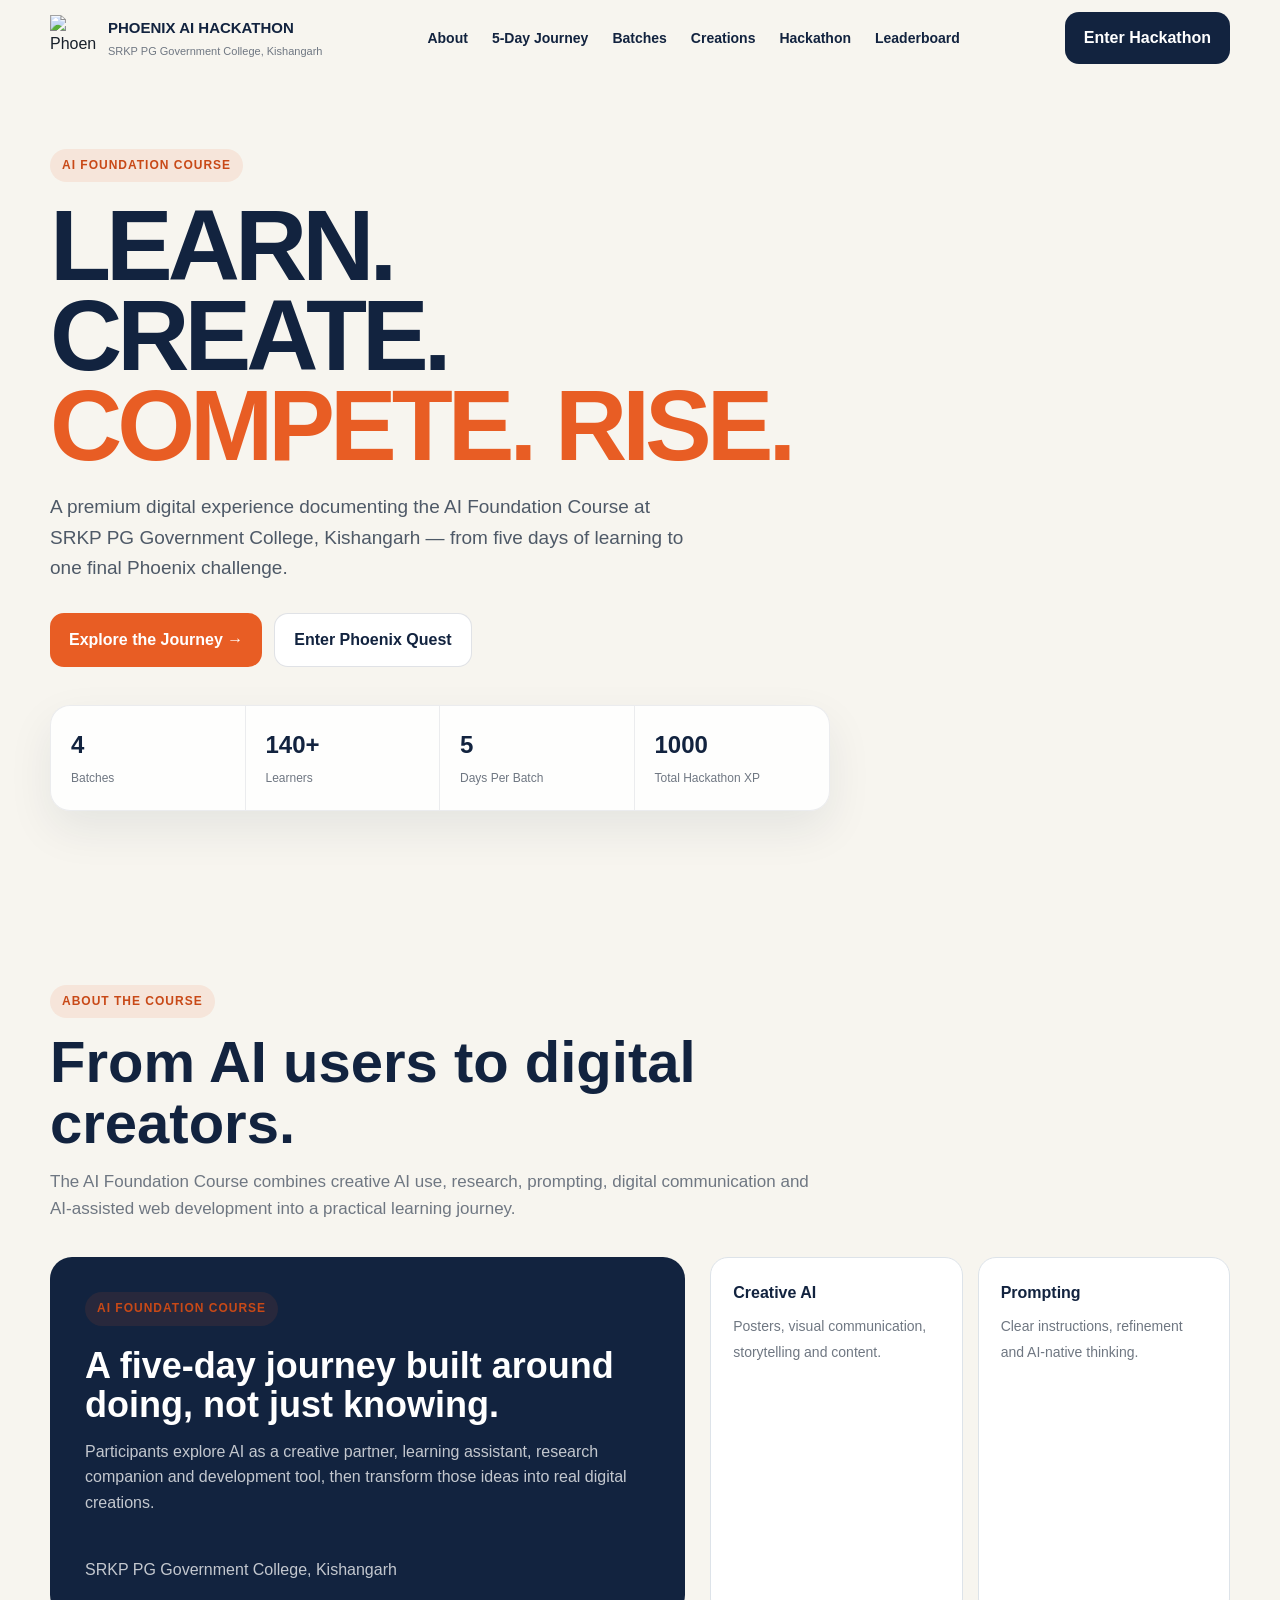
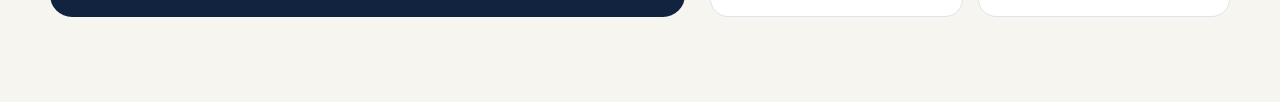
==== index.html @ 0626c682 "Create index.html" ====
<!DOCTYPE html>
<html lang="en">
<head>
  <meta charset="UTF-8" />
  <meta name="viewport" content="width=device-width, initial-scale=1.0" />

  <title>Phoenix AI Hackathon | SRKP PG Government College</title>

  <style>
    :root {
      --bg: #f7f5ef;
      --white: #ffffff;
      --soft: #eef3f7;

      --navy: #12233f;
      --navy-light: #1d3152;

      --orange: #e85d24;
      --orange-dark: #c84917;

      --gold: #d6a23a;

      --text: #18202a;
      --muted: #6f7782;
      --border: #dde3e9;

      --radius: 22px;
      --shadow: 0 18px 45px rgba(18, 35, 63, 0.08);
      --max-width: 1180px;
    }

    * {
      box-sizing: border-box;
      margin: 0;
      padding: 0;
    }

    html {
      scroll-behavior: smooth;
    }

    body {
      font-family: Arial, Helvetica, sans-serif;
      background: var(--bg);
      color: var(--text);
      line-height: 1.6;
      overflow-x: hidden;
    }

    a {
      text-decoration: none;
      color: inherit;
    }

    button {
      font: inherit;
    }

    img {
      display: block;
      max-width: 100%;
    }

    .container {
      width: min(var(--max-width), calc(100% - 30px));
      margin: auto;
    }

    .section {
      padding: 85px 0;
    }

    .section.white {
      background: var(--white);
    }

    .section.soft {
      background: var(--soft);
    }

    .eyebrow {
      display: inline-block;
      padding: 7px 12px;

      background: rgba(232, 93, 36, 0.1);
      color: var(--orange-dark);

      border-radius: 50px;

      font-size: 12px;
      font-weight: 800;

      letter-spacing: 1px;
      text-transform: uppercase;
    }

    .section-heading {
      max-width: 760px;
      margin-bottom: 35px;
    }

    .section-heading h2 {
      font-size: clamp(36px, 5vw, 58px);

      color: var(--navy);

      line-height: 1.05;

      margin-top: 14px;
      margin-bottom: 14px;
    }

    .section-heading p {
      color: var(--muted);
      font-size: 17px;
    }

    /* =========================
       NAVBAR
    ========================== */

    header {
      position: fixed;
      top: 0;
      left: 0;

      width: 100%;

      z-index: 1000;

      transition: 0.3s;
    }

    header.scrolled {
      background: rgba(247, 245, 239, 0.95);

      backdrop-filter: blur(15px);

      border-bottom: 1px solid rgba(18, 35, 63, 0.08);
    }

    .navbar {
      min-height: 76px;

      display: flex;
      align-items: center;
      justify-content: space-between;

      gap: 20px;
    }

    .brand {
      display: flex;
      align-items: center;

      gap: 12px;
    }

    .brand img {
      width: 46px;
      height: 46px;

      object-fit: contain;
    }

    .brand-text strong {
      display: block;

      color: var(--navy);

      font-size: 15px;
    }

    .brand-text span {
      display: block;

      color: var(--muted);

      font-size: 11px;

      margin-top: 3px;
    }

    .nav-links {
      display: flex;
      align-items: center;

      gap: 24px;

      font-size: 14px;
      font-weight: 700;

      color: var(--navy);
    }

    .nav-links a:hover {
      color: var(--orange);
    }

    .btn {
      border: none;

      cursor: pointer;

      display: inline-flex;
      align-items: center;
      justify-content: center;

      padding: 13px 19px;

      border-radius: 14px;

      font-weight: 800;

      transition: 0.2s;
    }

    .btn:hover {
      transform: translateY(-2px);
    }

    .btn-primary {
      background: var(--navy);
      color: white;
    }

    .btn-orange {
      background: var(--orange);
      color: white;
    }

    .btn-orange:hover {
      background: var(--orange-dark);
    }

    .btn-light {
      background: white;

      color: var(--navy);

      border: 1px solid rgba(18, 35, 63, 0.13);
    }

    .menu-btn {
      display: none;

      width: 44px;
      height: 44px;

      border-radius: 12px;

      border: 1px solid var(--border);

      background: white;

      color: var(--navy);

      font-size: 20px;

      cursor: pointer;
    }

    .mobile-menu {
      display: none;

      background: rgba(247, 245, 239, 0.98);

      border-top: 1px solid var(--border);
    }

    .mobile-menu a {
      display: block;

      padding: 12px 0;

      font-weight: 700;

      color: var(--navy);
    }

    /* =========================
       HERO
    ========================== */

    .hero {
      min-height: 100vh;

      display: flex;
      align-items: flex-end;

      padding: 130px 0 70px;

      position: relative;

      background:
        linear-gradient(
          90deg,
          rgba(247, 245, 239, 0.98) 0%,
          rgba(247, 245, 239, 0.9) 45%,
          rgba(247, 245, 239, 0.35) 75%,
          rgba(247, 245, 239, 0.1) 100%
        ),
        url("images/college.jpg") center / cover no-repeat;
    }

    .hero::after {
      content: "";

      position: absolute;

      left: 0;
      right: 0;
      bottom: 0;

      height: 150px;

      background: linear-gradient(
        transparent,
        var(--bg)
      );
    }

    .hero-content {
      position: relative;
      z-index: 2;

      max-width: 780px;
    }

    .hero h1 {
      font-size: clamp(54px, 9vw, 100px);

      color: var(--navy);

      line-height: 0.9;

      letter-spacing: -5px;

      margin-top: 18px;
      margin-bottom: 22px;
    }

    .hero h1 span {
      color: var(--orange);
    }

    .hero-description {
      max-width: 650px;

      color: #4e5967;

      font-size: 19px;

      margin-bottom: 30px;
    }

    .hero-buttons {
      display: flex;
      flex-wrap: wrap;

      gap: 12px;

      margin-bottom: 38px;
    }

    .hero-stats {
      max-width: 780px;

      display: grid;

      grid-template-columns: repeat(4, 1fr);

      background: rgba(255, 255, 255, 0.85);

      backdrop-filter: blur(12px);

      border: 1px solid rgba(18, 35, 63, 0.08);

      border-radius: 20px;

      overflow: hidden;

      box-shadow: var(--shadow);
    }

    .hero-stat {
      padding: 20px;

      border-right: 1px solid rgba(18, 35, 63, 0.08);
    }

    .hero-stat:last-child {
      border-right: none;
    }

    .hero-stat strong {
      display: block;

      font-size: 24px;

      color: var(--navy);
    }

    .hero-stat span {
      color: var(--muted);

      font-size: 12px;
    }

    /* =========================
       ABOUT
    ========================== */

    .about-grid {
      display: grid;

      grid-template-columns: 1.1fr 0.9fr;

      gap: 25px;
    }

    .about-main {
      min-height: 360px;

      background: var(--navy);

      color: white;

      border-radius: var(--radius);

      padding: 35px;

      display: flex;

      flex-direction: column;
      justify-content: space-between;
    }

    .about-main h3 {
      font-size: 36px;

      line-height: 1.1;

      margin-top: 20px;
      margin-bottom: 14px;
    }

    .about-main p {
      color: rgba(255, 255, 255, 0.75);
    }

    .about-cards {
      display: grid;

      grid-template-columns: 1fr 1fr;

      gap: 15px;
    }

    .small-card {
      background: white;

      border: 1px solid var(--border);

      border-radius: 18px;

      padding: 22px;
    }

    .small-card strong {
      display: block;

      color: var(--navy);

      margin-bottom: 7px;
    }

    .small-card span {
      color: var(--muted);

      font-size: 14px;
    }

    /* =========================
       LEADERSHIP
    ========================== */

    .leader-grid {
      display: grid;

      grid-template-columns: repeat(2, 1fr);

      gap: 20px;
    }

    .leader-card {
      display: grid;

      grid-template-columns: 145px 1fr;

      gap: 22px;

      align-items: center;

      background: white;

      border: 1px solid var(--border);

      border-radius: 22px;

      padding: 18px;
    }

    .leader-card img {
      width: 100%;

      aspect-ratio: 1 / 1.1;

      object-fit: cover;

      border-radius: 16px;

      background: var(--soft);
    }

    .leader-card h3 {
      color: var(--navy);

      font-size: 24px;

      margin-bottom: 5px;
    }

    .role {
      color: var(--orange-dark);

      font-size: 14px;

      font-weight: 800;

      margin-bottom: 10px;
    }

    .leader-card p {
      color: var(--muted);

      font-size: 14px;
    }

    /* =========================
       5 DAY JOURNEY
    ========================== */

    .journey-grid {
      display: grid;

      grid-template-columns: repeat(5, 1fr);

      gap: 14px;
    }

    .day-card {
      min-height: 230px;

      background: white;

      border: 1px solid var(--border);

      border-radius: 18px;

      padding: 22px;

      position: relative;

      overflow: hidden;

      transition: 0.25s;
    }

    .day-card:hover {
      transform: translateY(-5px);

      box-shadow: var(--shadow);
    }

    .day-number {
      color: var(--orange-dark);

      font-size: 12px;

      font-weight: 900;

      letter-spacing: 1px;
    }

    .day-card h3 {
      color: var(--navy);

      margin-top: 12px;
      margin-bottom: 8px;
    }

    .day-card p {
      color: var(--muted);

      font-size: 14px;
    }

    .day-strip {
      position: absolute;

      bottom: 0;
      left: 0;

      width: 100%;
      height: 5px;

      background: linear-gradient(
        90deg,
        var(--orange),
        var(--gold)
      );
    }

    /* =========================
       BATCHES
    ========================== */

    .batch-grid {
      display: grid;

      grid-template-columns: repeat(4, 1fr);

      gap: 16px;
    }

    .batch-card {
      background: white;

      border: 1px solid var(--border);

      border-radius: 20px;

      padding: 25px;
    }

    .batch-card h3 {
      font-size: 42px;

      color: var(--navy);

      margin-top: 18px;
    }

    .batch-card p {
      color: var(--muted);
    }

    /* =========================
       CREATIONS
    ========================== */

    .gallery-grid {
      display: grid;

      grid-template-columns: 1.2fr 0.8fr 0.8fr;

      gap: 16px;
    }

    .creation {
      min-height: 260px;

      border: 1px solid var(--border);

      border-radius: 22px;

      background:
        linear-gradient(
          145deg,
          rgba(18, 35, 63, 0.03),
          rgba(232, 93, 36, 0.08)
        ),
        white;

      display: flex;

      align-items: flex-end;

      padding: 20px;
    }

    .creation.large {
      min-height: 540px;
    }

    .creation-info {
      width: 100%;

      background: rgba(255, 255, 255, 0.88);

      backdrop-filter: blur(10px);

      border-radius: 15px;

      padding: 14px;
    }

    .creation-info strong {
      display: block;

      color: var(--navy);
    }

    .creation-info span {
      color: var(--muted);

      font-size: 13px;
    }

    /* =========================
       CHALLENGE
    ========================== */

    .challenge-box {
      background: var(--navy);

      color: white;

      border-radius: 30px;

      padding: 42px;
    }

    .challenge-box h2 {
      color: white;
    }

    .challenge-box .section-heading p {
      color: rgba(255, 255, 255, 0.7);
    }

    .challenge-grid {
      display: grid;

      grid-template-columns: 1fr 1fr;

      gap: 20px;
    }

    .challenge-card {
      background: rgba(255, 255, 255, 0.06);

      border: 1px solid rgba(255, 255, 255, 0.13);

      border-radius: 20px;

      padding: 26px;
    }

    .challenge-card h3 {
      font-size: 25px;

      margin-bottom: 10px;
    }

    .challenge-card p {
      color: rgba(255, 255, 255, 0.7);

      margin-bottom: 18px;
    }

    .chips {
      display: flex;

      flex-wrap: wrap;

      gap: 8px;

      margin-bottom: 20px;
    }

    .chip {
      padding: 7px 11px;

      background: rgba(255, 255, 255, 0.1);

      border-radius: 50px;

      font-size: 12px;

      font-weight: 800;
    }

    .protocol {
      grid-column: 1 / -1;
    }

    /* =========================
       LEADERBOARD
    ========================== */

    .leaderboard {
      background: white;

      border: 1px solid var(--border);

      border-radius: 20px;

      overflow: hidden;
    }

    .leader-row {
      display: grid;

      grid-template-columns: 70px 1.4fr 0.7fr 0.7fr;

      gap: 10px;

      padding: 16px 18px;

      align-items: center;

      border-bottom: 1px solid var(--border);
    }

    .leader-row.header {
      background: var(--soft);

      color: var(--muted);

      font-size: 12px;

      font-weight: 900;
    }

    .rank {
      width: 35px;
      height: 35px;

      display: grid;
      place-items: center;

      border-radius: 10px;

      background: var(--soft);

      color: var(--navy);

      font-weight: 900;
    }

    .locked-board {
      margin-top: 18px;

      padding: 24px;

      text-align: center;

      border: 1px dashed rgba(18, 35, 63, 0.25);

      border-radius: 18px;

      color: var(--muted);
    }

    /* =========================
       FOOTER
    ========================== */

    footer {
      background: #0f1d33;

      color: white;

      padding: 45px 0 25px;
    }

    .footer-grid {
      display: grid;

      grid-template-columns: 1.3fr 0.8fr 0.8fr;

      gap: 30px;

      margin-bottom: 35px;
    }

    footer p,
    footer a {
      color: rgba(255, 255, 255, 0.68);
    }

    footer a:hover {
      color: white;
    }

    footer h4 {
      margin-bottom: 12px;
    }

    .copyright {
      border-top: 1px solid rgba(255, 255, 255, 0.1);

      padding-top: 20px;

      display: flex;
      justify-content: space-between;

      gap: 15px;

      flex-wrap: wrap;

      color: rgba(255, 255, 255, 0.48);

      font-size: 13px;
    }

    /* =========================
       MOBILE
    ========================== */

    @media (max-width: 950px) {

      .nav-links {
        display: none;
      }

      .menu-btn {
        display: block;
      }

      .about-grid,
      .challenge-grid {
        grid-template-columns: 1fr;
      }

      .journey-grid {
        grid-template-columns: repeat(2, 1fr);
      }

      .batch-grid {
        grid-template-columns: repeat(2, 1fr);
      }

      .leader-grid {
        grid-template-columns: 1fr;
      }

      .gallery-grid {
        grid-template-columns: 1fr 1fr;
      }

      .creation.large {
        grid-column: 1 / -1;

        min-height: 360px;
      }

      .protocol {
        grid-column: auto;
      }

      .hero {
        background:
          linear-gradient(
            180deg,
            rgba(247, 245, 239, 0.9),
            rgba(247, 245, 239, 0.8),
            rgba(247, 245, 239, 0.97)
          ),
          url("images/college.jpg") center / cover no-repeat;
      }
    }

    @media (max-width: 650px) {

      .section {
        padding: 65px 0;
      }

      .navbar {
        min-height: 68px;
      }

      .brand-text span {
        display: none;
      }

      .navbar > .btn-primary {
        display: none;
      }

      .hero {
        min-height: auto;

        padding: 120px 0 50px;
      }

      .hero h1 {
        font-size: clamp(52px, 16vw, 76px);

        letter-spacing: -3px;
      }

      .hero-description {
        font-size: 16px;
      }

      .hero-stats {
        grid-template-columns: 1fr 1fr;
      }

      .hero-stat:nth-child(2) {
        border-right: none;
      }

      .about-cards,
      .journey-grid,
      .batch-grid,
      .gallery-grid {
        grid-template-columns: 1fr;
      }

      .creation.large {
        min-height: 290px;
      }

      .leader-card {
        grid-template-columns: 90px 1fr;
      }

      .leader-row.header {
        display: none;
      }

      .leader-row {
        grid-template-columns: 55px 1fr;
      }

      .leader-row div:nth-child(3),
      .leader-row div:nth-child(4) {
        grid-column: 2;
      }

      .footer-grid {
        grid-template-columns: 1fr;
      }

      .challenge-box {
        padding: 28px 18px;
      }
    }
  </style>
</head>

<body>

<header id="header">

  <div class="container navbar">

    <a href="#home" class="brand">

      <img src="images/logo.png" alt="Phoenix Logo">

      <div class="brand-text">
        <strong>PHOENIX AI HACKATHON</strong>
        <span>SRKP PG Government College, Kishangarh</span>
      </div>

    </a>

    <nav class="nav-links">

      <a href="#about">About</a>

      <a href="#journey">5-Day Journey</a>

      <a href="#batches">Batches</a>

      <a href="#creations">Creations</a>

      <a href="#challenge">Hackathon</a>

      <a href="#leaderboard">Leaderboard</a>

    </nav>

    <button class="btn btn-primary" onclick="showMessage('Phoenix Access Portal will be connected next.')">
      Enter Hackathon
    </button>

    <button class="menu-btn" id="menuBtn">
      ☰
    </button>

  </div>

  <div class="mobile-menu" id="mobileMenu">

    <div class="container">

      <a href="#about">About</a>

      <a href="#journey">5-Day Journey</a>

      <a href="#batches">Batches</a>

      <a href="#creations">Creations</a>

      <a href="#challenge">Hackathon</a>

      <a href="#leaderboard">Leaderboard</a>

    </div>

  </div>

</header>


<main>

<section class="hero" id="home">

  <div class="container">

    <div class="hero-content">

      <span class="eyebrow">
        AI Foundation Course
      </span>

      <h1>
        LEARN.<br>
        CREATE.<br>
        <span>COMPETE. RISE.</span>
      </h1>

      <p class="hero-description">

        A premium digital experience documenting the AI Foundation Course at
        SRKP PG Government College, Kishangarh — from five days of learning
        to one final Phoenix challenge.

      </p>

      <div class="hero-buttons">

        <a href="#journey" class="btn btn-orange">
          Explore the Journey →
        </a>

        <button class="btn btn-light"
        onclick="showMessage('Phoenix Quest will be connected in the next coding phase.')">

          Enter Phoenix Quest

        </button>

      </div>


      <div class="hero-stats">

        <div class="hero-stat">
          <strong>4</strong>
          <span>Batches</span>
        </div>

        <div class="hero-stat">
          <strong>140+</strong>
          <span>Learners</span>
        </div>

        <div class="hero-stat">
          <strong>5</strong>
          <span>Days Per Batch</span>
        </div>

        <div class="hero-stat">
          <strong>1000</strong>
          <span>Total Hackathon XP</span>
        </div>

      </div>

  </div>

</section>


<section class="section" id="about">

<div class="container">

  <div class="section-heading">

    <span class="eyebrow">
      About the Course
    </span>

    <h2>
      From AI users to digital creators.
    </h2>

    <p>

      The AI Foundation Course combines creative AI use, research,
      prompting, digital communication and AI-assisted web development
      into a practical learning journey.

    </p>

  </div>


  <div class="about-grid">

    <div class="about-main">

      <div>

        <span class="eyebrow">
          AI FOUNDATION COURSE
        </span>

        <h3>
          A five-day journey built around doing, not just knowing.
        </h3>

        <p>

          Participants explore AI as a creative partner,
          learning assistant, research companion and development tool,
          then transform those ideas into real digital creations.

        </p>

      </div>

      <p>
        SRKP PG Government College, Kishangarh
      </p>

    </div>


    <div class="about-cards">

      <div class="small-card">

        <strong>Creative AI</strong>

        <span>
          Posters, visual communication, storytelling and content.
        </span>

      </div>


      <div class="small-card">

        <strong>Prompting</strong>

        <span>
          Clear instructions, refinement and AI-native thinking.
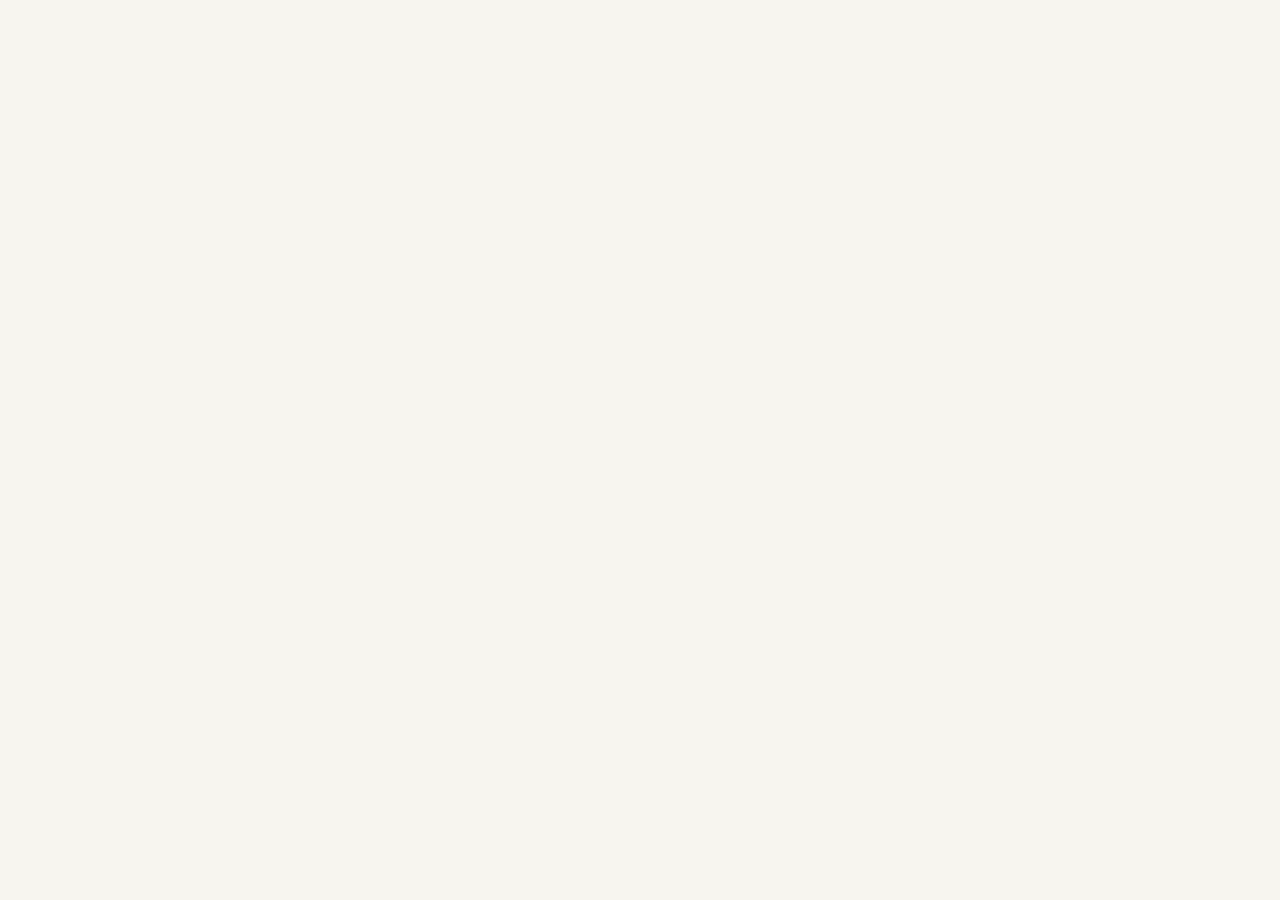
==== commit 4a5ee198: "Create index.html" ====
--- a/index.html
+++ b/index.html
@@ -1,13 +1,38 @@
 <!DOCTYPE html>
 <html lang="en">
+
 <head>
-  <meta charset="UTF-8" />
-  <meta name="viewport" content="width=device-width, initial-scale=1.0" />
-
-  <title>Phoenix AI Hackathon | SRKP PG Government College</title>
+
+  <meta charset="UTF-8">
+
+  <meta
+    name="viewport"
+    content="width=device-width, initial-scale=1.0"
+  >
+
+  <meta
+    name="theme-color"
+    content="#f7f5ef"
+  >
+
+  <meta
+    name="description"
+    content="Phoenix AI Hackathon — AI Foundation Course at SRKP PG Government College, Kishangarh."
+  >
+
+  <title>
+    Phoenix AI Hackathon | SRKP PG Government College
+  </title>
 
   <style>
+
+    /* =========================================
+       PHOENIX AI HACKATHON
+       INDEX.HTML
+    ========================================== */
+
     :root {
+
       --bg: #f7f5ef;
       --white: #ffffff;
       --soft: #eef3f7;
@@ -22,12 +47,22 @@
 
       --text: #18202a;
       --muted: #6f7782;
+
       --border: #dde3e9;
 
       --radius: 22px;
-      --shadow: 0 18px 45px rgba(18, 35, 63, 0.08);
+
+      --shadow:
+        0 18px 45px rgba(18, 35, 63, 0.08);
+
       --max-width: 1180px;
-    }
+
+    }
+
+
+    /* =========================================
+       RESET
+    ========================================== */
 
     * {
       box-sizing: border-box;
@@ -35,92 +70,250 @@
       padding: 0;
     }
 
+
     html {
       scroll-behavior: smooth;
     }
 
+
     body {
-      font-family: Arial, Helvetica, sans-serif;
+
+      font-family:
+        Arial,
+        Helvetica,
+        sans-serif;
+
       background: var(--bg);
+
       color: var(--text);
+
       line-height: 1.6;
+
       overflow-x: hidden;
-    }
+
+    }
+
+
+    body.menu-open {
+      overflow: hidden;
+    }
+
 
     a {
       text-decoration: none;
       color: inherit;
     }
 
+
+    button,
+    input,
+    select,
+    textarea {
+      font: inherit;
+    }
+
+
     button {
-      font: inherit;
-    }
+      border: 0;
+    }
+
 
     img {
       display: block;
       max-width: 100%;
     }
 
+
     .container {
-      width: min(var(--max-width), calc(100% - 30px));
-      margin: auto;
-    }
+
+      width:
+        min(
+          var(--max-width),
+          calc(100% - 30px)
+        );
+
+      margin-inline: auto;
+
+    }
+
 
     .section {
       padding: 85px 0;
     }
 
+
     .section.white {
       background: var(--white);
     }
 
+
     .section.soft {
       background: var(--soft);
     }
 
+
+    /* =========================================
+       TYPOGRAPHY
+    ========================================== */
+
     .eyebrow {
+
       display: inline-block;
+
       padding: 7px 12px;
 
-      background: rgba(232, 93, 36, 0.1);
+      border-radius: 50px;
+
+      background:
+        rgba(232, 93, 36, 0.10);
+
       color: var(--orange-dark);
 
-      border-radius: 50px;
-
       font-size: 12px;
-      font-weight: 800;
+
+      font-weight: 900;
 
       letter-spacing: 1px;
+
       text-transform: uppercase;
-    }
+
+    }
+
 
     .section-heading {
+
       max-width: 760px;
+
       margin-bottom: 35px;
-    }
+
+    }
+
 
     .section-heading h2 {
-      font-size: clamp(36px, 5vw, 58px);
+
+      margin-top: 14px;
+
+      margin-bottom: 14px;
 
       color: var(--navy);
 
+      font-size:
+        clamp(
+          35px,
+          5vw,
+          58px
+        );
+
       line-height: 1.05;
 
-      margin-top: 14px;
-      margin-bottom: 14px;
-    }
+      letter-spacing: -2px;
+
+    }
+
 
     .section-heading p {
+
       color: var(--muted);
+
       font-size: 17px;
-    }
-
-    /* =========================
-       NAVBAR
-    ========================== */
+
+    }
+
+
+    /* =========================================
+       BUTTONS
+    ========================================== */
+
+    .btn {
+
+      display: inline-flex;
+
+      align-items: center;
+
+      justify-content: center;
+
+      gap: 7px;
+
+      min-height: 50px;
+
+      padding: 13px 19px;
+
+      border-radius: 14px;
+
+      cursor: pointer;
+
+      font-weight: 900;
+
+      text-align: center;
+
+      transition:
+        transform 0.2s ease,
+        background 0.2s ease,
+        color 0.2s ease,
+        box-shadow 0.2s ease;
+
+    }
+
+
+    .btn:hover {
+      transform: translateY(-2px);
+    }
+
+
+    .btn:active {
+      transform: translateY(0);
+    }
+
+
+    .btn-primary {
+
+      background: var(--navy);
+
+      color: var(--white);
+
+    }
+
+
+    .btn-primary:hover {
+      background: var(--navy-light);
+    }
+
+
+    .btn-orange {
+
+      background: var(--orange);
+
+      color: var(--white);
+
+    }
+
+
+    .btn-orange:hover {
+      background: var(--orange-dark);
+    }
+
+
+    .btn-light {
+
+      background: var(--white);
+
+      color: var(--navy);
+
+      border:
+        1px solid
+        rgba(18, 35, 63, 0.13);
+
+    }
+
+
+    /* =========================================
+       HEADER
+    ========================================== */
 
     header {
+
       position: fixed;
+
       top: 0;
       left: 0;
 
@@ -128,182 +321,291 @@
 
       z-index: 1000;
 
-      transition: 0.3s;
-    }
+      transition:
+        background 0.3s ease,
+        border 0.3s ease,
+        box-shadow 0.3s ease;
+
+    }
+
 
     header.scrolled {
-      background: rgba(247, 245, 239, 0.95);
-
-      backdrop-filter: blur(15px);
-
-      border-bottom: 1px solid rgba(18, 35, 63, 0.08);
-    }
+
+      background:
+        rgba(247, 245, 239, 0.95);
+
+      -webkit-backdrop-filter:
+        blur(15px);
+
+      backdrop-filter:
+        blur(15px);
+
+      border-bottom:
+        1px solid
+        rgba(18, 35, 63, 0.08);
+
+      box-shadow:
+        0 8px 25px
+        rgba(18, 35, 63, 0.04);
+
+    }
+
 
     .navbar {
+
       min-height: 76px;
 
       display: flex;
+
       align-items: center;
+
       justify-content: space-between;
 
-      gap: 20px;
-    }
+      gap: 18px;
+
+    }
+
 
     .brand {
+
       display: flex;
+
       align-items: center;
 
       gap: 12px;
-    }
-
-    .brand img {
+
+      min-width: 0;
+
+    }
+
+
+    .phoenix-mark {
+
       width: 46px;
       height: 46px;
 
-      object-fit: contain;
-    }
+      flex: 0 0 46px;
+
+      display: grid;
+
+      place-items: center;
+
+      border-radius: 14px;
+
+      background:
+        linear-gradient(
+          135deg,
+          var(--orange),
+          var(--gold)
+        );
+
+      color: var(--white);
+
+      font-size: 21px;
+
+      font-weight: 900;
+
+      box-shadow:
+        0 8px 20px
+        rgba(232, 93, 36, 0.18);
+
+    }
+
+
+    .brand-text {
+      min-width: 0;
+    }
+
 
     .brand-text strong {
+
       display: block;
 
       color: var(--navy);
 
       font-size: 15px;
-    }
+
+      white-space: nowrap;
+
+    }
+
 
     .brand-text span {
+
       display: block;
 
+      margin-top: 2px;
+
       color: var(--muted);
 
-      font-size: 11px;
-
-      margin-top: 3px;
-    }
+      font-size: 10px;
+
+      white-space: nowrap;
+
+    }
+
+
+    /* ===== END CHUNK 1 ===== */
+        /* ===== START CHUNK 2 ===== */
+
+
+    /* =========================================
+       DESKTOP NAVIGATION
+    ========================================== */
 
     .nav-links {
+
       display: flex;
+
       align-items: center;
 
-      gap: 24px;
-
-      font-size: 14px;
-      font-weight: 700;
+      gap: 19px;
 
       color: var(--navy);
-    }
+
+      font-size: 13px;
+
+      font-weight: 800;
+
+    }
+
+
+    .nav-links a {
+
+      position: relative;
+
+      transition:
+        color 0.2s ease;
+
+    }
+
 
     .nav-links a:hover {
       color: var(--orange);
     }
 
-    .btn {
-      border: none;
+
+    .desktop-enter {
+      flex-shrink: 0;
+    }
+
+
+    /* =========================================
+       MOBILE MENU
+    ========================================== */
+
+    .menu-btn {
+
+      display: none;
+
+      width: 46px;
+      height: 46px;
+
+      flex: 0 0 46px;
+
+      border-radius: 13px;
+
+      border:
+        1px solid
+        var(--border);
+
+      background: var(--white);
+
+      color: var(--navy);
+
+      font-size: 21px;
 
       cursor: pointer;
 
-      display: inline-flex;
-      align-items: center;
-      justify-content: center;
-
-      padding: 13px 19px;
-
-      border-radius: 14px;
+    }
+
+
+    .mobile-menu {
+
+      display: none;
+
+      background:
+        rgba(247, 245, 239, 0.99);
+
+      border-top:
+        1px solid
+        var(--border);
+
+      box-shadow:
+        0 15px 30px
+        rgba(18, 35, 63, 0.08);
+
+    }
+
+
+    .mobile-menu.open {
+      display: block;
+    }
+
+
+    .mobile-menu .container {
+      padding: 10px 0 16px;
+    }
+
+
+    .mobile-menu a {
+
+      display: block;
+
+      padding: 12px 4px;
+
+      color: var(--navy);
 
       font-weight: 800;
 
-      transition: 0.2s;
-    }
-
-    .btn:hover {
-      transform: translateY(-2px);
-    }
-
-    .btn-primary {
-      background: var(--navy);
-      color: white;
-    }
-
-    .btn-orange {
-      background: var(--orange);
-      color: white;
-    }
-
-    .btn-orange:hover {
-      background: var(--orange-dark);
-    }
-
-    .btn-light {
-      background: white;
-
-      color: var(--navy);
-
-      border: 1px solid rgba(18, 35, 63, 0.13);
-    }
-
-    .menu-btn {
-      display: none;
-
-      width: 44px;
-      height: 44px;
-
-      border-radius: 12px;
-
-      border: 1px solid var(--border);
-
-      background: white;
-
-      color: var(--navy);
-
-      font-size: 20px;
-
-      cursor: pointer;
-    }
-
-    .mobile-menu {
-      display: none;
-
-      background: rgba(247, 245, 239, 0.98);
-
-      border-top: 1px solid var(--border);
-    }
-
-    .mobile-menu a {
-      display: block;
-
-      padding: 12px 0;
-
-      font-weight: 700;
-
-      color: var(--navy);
-    }
-
-    /* =========================
+      border-bottom:
+        1px solid
+        rgba(18, 35, 63, 0.06);
+
+    }
+
+
+    .mobile-menu a:last-child {
+      border-bottom: none;
+    }
+
+
+    /* =========================================
        HERO
-    ========================== */
+    ========================================== */
 
     .hero {
+
       min-height: 100vh;
 
+      position: relative;
+
       display: flex;
+
       align-items: flex-end;
 
-      padding: 130px 0 70px;
-
-      position: relative;
-
-      background:
+      padding:
+        130px 0 70px;
+
+      background:
+
         linear-gradient(
           90deg,
-          rgba(247, 245, 239, 0.98) 0%,
-          rgba(247, 245, 239, 0.9) 45%,
-          rgba(247, 245, 239, 0.35) 75%,
-          rgba(247, 245, 239, 0.1) 100%
+          rgba(247,245,239,0.98) 0%,
+          rgba(247,245,239,0.91) 45%,
+          rgba(247,245,239,0.40) 76%,
+          rgba(247,245,239,0.16) 100%
         ),
-        url("images/college.jpg") center / cover no-repeat;
-    }
+
+        url("images/college.jpg")
+        center / cover
+        no-repeat;
+
+    }
+
 
     .hero::after {
+
       content: "";
 
       position: absolute;
@@ -314,956 +616,1554 @@
 
       height: 150px;
 
-      background: linear-gradient(
-        transparent,
-        var(--bg)
-      );
-    }
+      background:
+        linear-gradient(
+          transparent,
+          var(--bg)
+        );
+
+      pointer-events: none;
+
+    }
+
 
     .hero-content {
+
       position: relative;
+
       z-index: 2;
 
-      max-width: 780px;
-    }
+      max-width: 800px;
+
+    }
+
 
     .hero h1 {
-      font-size: clamp(54px, 9vw, 100px);
+
+      margin:
+        18px 0 22px;
 
       color: var(--navy);
 
-      line-height: 0.9;
+      font-size:
+        clamp(
+          54px,
+          9vw,
+          100px
+        );
+
+      line-height: 0.90;
 
       letter-spacing: -5px;
 
-      margin-top: 18px;
-      margin-bottom: 22px;
-    }
+    }
+
 
     .hero h1 span {
       color: var(--orange);
     }
 
+
     .hero-description {
-      max-width: 650px;
+
+      max-width: 660px;
+
+      margin-bottom: 29px;
 
       color: #4e5967;
 
       font-size: 19px;
 
-      margin-bottom: 30px;
-    }
+    }
+
 
     .hero-buttons {
+
       display: flex;
+
       flex-wrap: wrap;
 
-      gap: 12px;
+      gap: 11px;
 
       margin-bottom: 38px;
-    }
+
+    }
+
+
+    .hero-buttons .btn {
+      min-height: 52px;
+    }
+
+
+    /* =========================================
+       HERO STATS
+    ========================================== */
 
     .hero-stats {
+
       max-width: 780px;
 
       display: grid;
 
-      grid-template-columns: repeat(4, 1fr);
-
-      background: rgba(255, 255, 255, 0.85);
-
-      backdrop-filter: blur(12px);
-
-      border: 1px solid rgba(18, 35, 63, 0.08);
+      grid-template-columns:
+        repeat(4, 1fr);
+
+      overflow: hidden;
+
+      background:
+        rgba(255, 255, 255, 0.86);
+
+      -webkit-backdrop-filter:
+        blur(12px);
+
+      backdrop-filter:
+        blur(12px);
+
+      border:
+        1px solid
+        rgba(18, 35, 63, 0.08);
 
       border-radius: 20px;
 
-      overflow: hidden;
-
       box-shadow: var(--shadow);
-    }
+
+    }
+
 
     .hero-stat {
+
       padding: 20px;
 
-      border-right: 1px solid rgba(18, 35, 63, 0.08);
-    }
+      border-right:
+        1px solid
+        rgba(18, 35, 63, 0.08);
+
+    }
+
 
     .hero-stat:last-child {
       border-right: none;
     }
 
+
     .hero-stat strong {
+
       display: block;
 
+      color: var(--navy);
+
+      font-size: 25px;
+
+    }
+
+
+    .hero-stat span {
+
+      color: var(--muted);
+
+      font-size: 12px;
+
+    }
+
+
+    /* =========================================
+       ABOUT SECTION
+    ========================================== */
+
+    .about-grid {
+
+      display: grid;
+
+      grid-template-columns:
+        1.1fr 0.9fr;
+
+      gap: 25px;
+
+    }
+
+
+    .about-main {
+
+      min-height: 360px;
+
+      display: flex;
+
+      flex-direction: column;
+
+      justify-content:
+        space-between;
+
+      padding: 35px;
+
+      border-radius:
+        var(--radius);
+
+      background:
+        var(--navy);
+
+      color:
+        var(--white);
+
+    }
+
+
+    .about-main .eyebrow {
+
+      background:
+        rgba(255,255,255,0.10);
+
+      color: #ffd7c6;
+
+    }
+
+
+    .about-main h3 {
+
+      margin:
+        20px 0 14px;
+
+      font-size: 36px;
+
+      line-height: 1.1;
+
+    }
+
+
+    .about-main p {
+
+      color:
+        rgba(255,255,255,0.72);
+
+    }
+
+
+    .about-cards {
+
+      display: grid;
+
+      grid-template-columns:
+        1fr 1fr;
+
+      gap: 15px;
+
+    }
+
+
+    .small-card {
+
+      padding: 22px;
+
+      border:
+        1px solid
+        var(--border);
+
+      border-radius: 18px;
+
+      background:
+        var(--white);
+
+    }
+
+
+    .small-card strong {
+
+      display: block;
+
+      margin-bottom: 7px;
+
+      color:
+        var(--navy);
+
+    }
+
+
+    .small-card span {
+
+      color:
+        var(--muted);
+
+      font-size: 14px;
+
+    }
+
+
+    /* =========================================
+       LEADERSHIP
+    ========================================== */
+
+    .leader-grid {
+
+      display: grid;
+
+      grid-template-columns:
+        repeat(2, 1fr);
+
+      gap: 20px;
+
+    }
+
+
+    .leader-card {
+
+      display: grid;
+
+      grid-template-columns:
+        145px 1fr;
+
+      gap: 22px;
+
+      align-items: center;
+
+      padding: 18px;
+
+      background:
+        var(--white);
+
+      border:
+        1px solid
+        var(--border);
+
+      border-radius: 22px;
+
+    }
+
+
+    .leader-photo {
+
+      width: 100%;
+
+      aspect-ratio: 1 / 1.1;
+
+      object-fit: cover;
+
+      border-radius: 16px;
+
+      background:
+        var(--soft);
+
+    }
+
+
+    .leader-card h3 {
+
+      margin-bottom: 5px;
+
+      color:
+        var(--navy);
+
       font-size: 24px;
 
-      color: var(--navy);
-    }
-
-    .hero-stat span {
-      color: var(--muted);
+    }
+
+
+    .role {
+
+      margin-bottom: 10px;
+
+      color:
+        var(--orange-dark);
+
+      font-size: 13px;
+
+      font-weight: 900;
+
+    }
+
+
+    .leader-card p {
+
+      color:
+        var(--muted);
+
+      font-size: 14px;
+
+    }
+
+
+    /* ===== END CHUNK 2 ===== */
+        /* ===== START CHUNK 3 ===== */
+
+
+    /* =========================================
+       FIVE-DAY JOURNEY
+    ========================================== */
+
+    .journey-grid {
+
+      display: grid;
+
+      grid-template-columns:
+        repeat(5, 1fr);
+
+      gap: 14px;
+
+    }
+
+
+    .day-card {
+
+      position: relative;
+
+      min-height: 235px;
+
+      overflow: hidden;
+
+      padding: 22px;
+
+      background:
+        var(--white);
+
+      border:
+        1px solid
+        var(--border);
+
+      border-radius: 18px;
+
+      transition:
+        transform 0.25s ease,
+        box-shadow 0.25s ease;
+
+    }
+
+
+    .day-card:hover {
+
+      transform:
+        translateY(-5px);
+
+      box-shadow:
+        var(--shadow);
+
+    }
+
+
+    .day-number {
+
+      color:
+        var(--orange-dark);
 
       font-size: 12px;
-    }
-
-    /* =========================
-       ABOUT
-    ========================== */
-
-    .about-grid {
+
+      font-weight: 900;
+
+      letter-spacing: 1px;
+
+    }
+
+
+    .day-card h3 {
+
+      margin:
+        12px 0 8px;
+
+      color:
+        var(--navy);
+
+    }
+
+
+    .day-card p {
+
+      color:
+        var(--muted);
+
+      font-size: 14px;
+
+    }
+
+
+    .day-strip {
+
+      position: absolute;
+
+      left: 0;
+      right: 0;
+      bottom: 0;
+
+      height: 5px;
+
+      background:
+        linear-gradient(
+          90deg,
+          var(--orange),
+          var(--gold)
+        );
+
+    }
+
+
+    /* =========================================
+       BATCHES
+    ========================================== */
+
+    .batch-grid {
+
       display: grid;
 
-      grid-template-columns: 1.1fr 0.9fr;
-
-      gap: 25px;
-    }
-
-    .about-main {
+      grid-template-columns:
+        repeat(4, 1fr);
+
+      gap: 16px;
+
+    }
+
+
+    .batch-card {
+
+      padding: 25px;
+
+      background:
+        var(--white);
+
+      border:
+        1px solid
+        var(--border);
+
+      border-radius: 20px;
+
+    }
+
+
+    .batch-card h3 {
+
+      margin-top: 18px;
+
+      color:
+        var(--navy);
+
+      font-size: 42px;
+
+      line-height: 1;
+
+    }
+
+
+    .batch-card p {
+
+      margin-top: 8px;
+
+      color:
+        var(--muted);
+
+    }
+
+
+    /* =========================================
+       STUDENT CREATIONS PLACEHOLDER
+    ========================================== */
+
+    .gallery-placeholder {
+
       min-height: 360px;
 
-      background: var(--navy);
-
-      color: white;
-
-      border-radius: var(--radius);
-
-      padding: 35px;
-
-      display: flex;
-
-      flex-direction: column;
-      justify-content: space-between;
-    }
-
-    .about-main h3 {
-      font-size: 36px;
-
-      line-height: 1.1;
-
-      margin-top: 20px;
-      margin-bottom: 14px;
-    }
-
-    .about-main p {
-      color: rgba(255, 255, 255, 0.75);
-    }
-
-    .about-cards {
       display: grid;
 
-      grid-template-columns: 1fr 1fr;
-
-      gap: 15px;
-    }
-
-    .small-card {
-      background: white;
-
-      border: 1px solid var(--border);
-
-      border-radius: 18px;
-
-      padding: 22px;
-    }
-
-    .small-card strong {
-      display: block;
-
-      color: var(--navy);
-
-      margin-bottom: 7px;
-    }
-
-    .small-card span {
-      color: var(--muted);
-
-      font-size: 14px;
-    }
-
-    /* =========================
-       LEADERSHIP
-    ========================== */
-
-    .leader-grid {
-      display: grid;
-
-      grid-template-columns: repeat(2, 1fr);
-
-      gap: 20px;
-    }
-
-    .leader-card {
-      display: grid;
-
-      grid-template-columns: 145px 1fr;
-
-      gap: 22px;
-
-      align-items: center;
-
-      background: white;
-
-      border: 1px solid var(--border);
-
-      border-radius: 22px;
-
-      padding: 18px;
-    }
-
-    .leader-card img {
-      width: 100%;
-
-      aspect-ratio: 1 / 1.1;
-
-      object-fit: cover;
-
-      border-radius: 16px;
-
-      background: var(--soft);
-    }
-
-    .leader-card h3 {
-      color: var(--navy);
-
-      font-size: 24px;
-
-      margin-bottom: 5px;
-    }
-
-    .role {
-      color: var(--orange-dark);
-
-      font-size: 14px;
-
-      font-weight: 800;
-
-      margin-bottom: 10px;
-    }
-
-    .leader-card p {
-      color: var(--muted);
-
-      font-size: 14px;
-    }
-
-    /* =========================
-       5 DAY JOURNEY
-    ========================== */
-
-    .journey-grid {
-      display: grid;
-
-      grid-template-columns: repeat(5, 1fr);
-
-      gap: 14px;
-    }
-
-    .day-card {
-      min-height: 230px;
-
-      background: white;
-
-      border: 1px solid var(--border);
-
-      border-radius: 18px;
-
-      padding: 22px;
-
-      position: relative;
-
-      overflow: hidden;
-
-      transition: 0.25s;
-    }
-
-    .day-card:hover {
-      transform: translateY(-5px);
-
-      box-shadow: var(--shadow);
-    }
-
-    .day-number {
-      color: var(--orange-dark);
-
-      font-size: 12px;
-
-      font-weight: 900;
-
-      letter-spacing: 1px;
-    }
-
-    .day-card h3 {
-      color: var(--navy);
-
-      margin-top: 12px;
-      margin-bottom: 8px;
-    }
-
-    .day-card p {
-      color: var(--muted);
-
-      font-size: 14px;
-    }
-
-    .day-strip {
-      position: absolute;
-
-      bottom: 0;
-      left: 0;
-
-      width: 100%;
-      height: 5px;
-
-      background: linear-gradient(
-        90deg,
-        var(--orange),
-        var(--gold)
-      );
-    }
-
-    /* =========================
-       BATCHES
-    ========================== */
-
-    .batch-grid {
-      display: grid;
-
-      grid-template-columns: repeat(4, 1fr);
-
-      gap: 16px;
-    }
-
-    .batch-card {
-      background: white;
-
-      border: 1px solid var(--border);
-
-      border-radius: 20px;
-
-      padding: 25px;
-    }
-
-    .batch-card h3 {
-      font-size: 42px;
-
-      color: var(--navy);
-
-      margin-top: 18px;
-    }
-
-    .batch-card p {
-      color: var(--muted);
-    }
-
-    /* =========================
-       CREATIONS
-    ========================== */
-
-    .gallery-grid {
-      display: grid;
-
-      grid-template-columns: 1.2fr 0.8fr 0.8fr;
-
-      gap: 16px;
-    }
-
-    .creation {
-      min-height: 260px;
-
-      border: 1px solid var(--border);
-
-      border-radius: 22px;
-
-      background:
+      place-items: center;
+
+      padding: 30px;
+
+      text-align: center;
+
+      border:
+        1px dashed
+        rgba(18, 35, 63, 0.22);
+
+      border-radius: 24px;
+
+      background:
+
         linear-gradient(
           145deg,
-          rgba(18, 35, 63, 0.03),
-          rgba(232, 93, 36, 0.08)
+          rgba(18,35,63,0.03),
+          rgba(232,93,36,0.07)
         ),
-        white;
+
+        var(--white);
+
+    }
+
+
+    .gallery-placeholder-inner {
+      max-width: 520px;
+    }
+
+
+    .gallery-placeholder-icon {
+
+      width: 70px;
+      height: 70px;
+
+      display: grid;
+
+      place-items: center;
+
+      margin:
+        0 auto 18px;
+
+      border-radius: 20px;
+
+      background:
+        var(--navy);
+
+      color:
+        var(--white);
+
+      font-size: 29px;
+
+    }
+
+
+    .gallery-placeholder h3 {
+
+      margin-bottom: 9px;
+
+      color:
+        var(--navy);
+
+      font-size: 28px;
+
+    }
+
+
+    .gallery-placeholder p {
+
+      color:
+        var(--muted);
+
+    }
+
+
+    /* =========================================
+       HACKATHON CHALLENGE
+    ========================================== */
+
+    .challenge-box {
+
+      padding: 42px;
+
+      border-radius: 30px;
+
+      background:
+        var(--navy);
+
+      color:
+        var(--white);
+
+    }
+
+
+    .challenge-box
+    .section-heading h2 {
+
+      color:
+        var(--white);
+
+    }
+
+
+    .challenge-box
+    .section-heading p {
+
+      color:
+        rgba(255,255,255,0.68);
+
+    }
+
+
+    .challenge-grid {
+
+      display: grid;
+
+      grid-template-columns:
+        1fr 1fr;
+
+      gap: 20px;
+
+    }
+
+
+    .challenge-card {
+
+      padding: 27px;
+
+      border:
+        1px solid
+        rgba(255,255,255,0.13);
+
+      border-radius: 20px;
+
+      background:
+        rgba(255,255,255,0.06);
+
+    }
+
+
+    .challenge-card.featured {
+
+      background:
+        linear-gradient(
+          145deg,
+          rgba(232,93,36,0.22),
+          rgba(255,255,255,0.06)
+        );
+
+    }
+
+
+    .challenge-card h3 {
+
+      margin-bottom: 10px;
+
+      font-size: 26px;
+
+    }
+
+
+    .challenge-card p {
+
+      margin-bottom: 18px;
+
+      color:
+        rgba(255,255,255,0.70);
+
+    }
+
+
+    .chips {
 
       display: flex;
 
-      align-items: flex-end;
-
-      padding: 20px;
-    }
-
-    .creation.large {
-      min-height: 540px;
-    }
-
-    .creation-info {
-      width: 100%;
-
-      background: rgba(255, 255, 255, 0.88);
-
-      backdrop-filter: blur(10px);
-
-      border-radius: 15px;
-
-      padding: 14px;
-    }
-
-    .creation-info strong {
-      display: block;
-
-      color: var(--navy);
-    }
-
-    .creation-info span {
-      color: var(--muted);
-
-      font-size: 13px;
-    }
-
-    /* =========================
-       CHALLENGE
-    ========================== */
-
-    .challenge-box {
-      background: var(--navy);
-
-      color: white;
-
-      border-radius: 30px;
-
-      padding: 42px;
-    }
-
-    .challenge-box h2 {
-      color: white;
-    }
-
-    .challenge-box .section-heading p {
-      color: rgba(255, 255, 255, 0.7);
-    }
-
-    .challenge-grid {
+      flex-wrap: wrap;
+
+      gap: 8px;
+
+      margin-bottom: 21px;
+
+    }
+
+
+    .chip {
+
+      padding: 7px 11px;
+
+      border-radius: 50px;
+
+      background:
+        rgba(255,255,255,0.10);
+
+      font-size: 11px;
+
+      font-weight: 900;
+
+    }
+
+
+    .challenge-card
+    .btn-light {
+
+      border: none;
+
+    }
+
+
+    /* =========================================
+       LEADERBOARD
+    ========================================== */
+
+    .board-selector {
+
+      display: flex;
+
+      flex-wrap: wrap;
+
+      gap: 9px;
+
+      margin-bottom: 20px;
+
+    }
+
+
+    .board-tab {
+
+      padding: 10px 15px;
+
+      border:
+        1px solid
+        var(--border);
+
+      border-radius: 12px;
+
+      background:
+        var(--white);
+
+      color:
+        var(--navy);
+
+      font-weight: 900;
+
+      cursor: pointer;
+
+    }
+
+
+    .board-tab.active {
+
+      background:
+        var(--navy);
+
+      color:
+        var(--white);
+
+      border-color:
+        var(--navy);
+
+    }
+
+
+    .leaderboard-box {
+
+      overflow: hidden;
+
+      background:
+        var(--white);
+
+      border:
+        1px solid
+        var(--border);
+
+      border-radius: 20px;
+
+    }
+
+
+    .leader-row {
+
       display: grid;
 
-      grid-template-columns: 1fr 1fr;
-
-      gap: 20px;
-    }
-
-    .challenge-card {
-      background: rgba(255, 255, 255, 0.06);
-
-      border: 1px solid rgba(255, 255, 255, 0.13);
-
-      border-radius: 20px;
-
-      padding: 26px;
-    }
-
-    .challenge-card h3 {
-      font-size: 25px;
-
-      margin-bottom: 10px;
-    }
-
-    .challenge-card p {
-      color: rgba(255, 255, 255, 0.7);
-
-      margin-bottom: 18px;
-    }
-
-    .chips {
-      display: flex;
-
-      flex-wrap: wrap;
-
-      gap: 8px;
-
-      margin-bottom: 20px;
-    }
-
-    .chip {
-      padding: 7px 11px;
-
-      background: rgba(255, 255, 255, 0.1);
-
-      border-radius: 50px;
-
-      font-size: 12px;
-
-      font-weight: 800;
-    }
-
-    .protocol {
-      grid-column: 1 / -1;
-    }
-
-    /* =========================
-       LEADERBOARD
-    ========================== */
-
-    .leaderboard {
-      background: white;
-
-      border: 1px solid var(--border);
-
-      border-radius: 20px;
-
-      overflow: hidden;
-    }
-
-    .leader-row {
-      display: grid;
-
-      grid-template-columns: 70px 1.4fr 0.7fr 0.7fr;
+      grid-template-columns:
+        70px 1.4fr 0.7fr 0.7fr;
 
       gap: 10px;
 
-      padding: 16px 18px;
-
       align-items: center;
 
-      border-bottom: 1px solid var(--border);
-    }
+      padding:
+        16px 18px;
+
+      border-bottom:
+        1px solid
+        var(--border);
+
+    }
+
+
+    .leader-row:last-child {
+
+      border-bottom: none;
+
+    }
+
 
     .leader-row.header {
-      background: var(--soft);
-
-      color: var(--muted);
-
-      font-size: 12px;
+
+      background:
+        var(--soft);
+
+      color:
+        var(--muted);
+
+      font-size: 11px;
 
       font-weight: 900;
-    }
+
+    }
+
 
     .rank {
+
       width: 35px;
       height: 35px;
 
       display: grid;
+
       place-items: center;
 
       border-radius: 10px;
 
-      background: var(--soft);
-
-      color: var(--navy);
+      background:
+        var(--soft);
+
+      color:
+        var(--navy);
 
       font-weight: 900;
-    }
+
+    }
+
+
+    .board-empty {
+
+      padding:
+        35px 20px;
+
+      text-align: center;
+
+      color:
+        var(--muted);
+
+    }
+
+
+    .board-empty strong {
+
+      display: block;
+
+      margin-bottom: 6px;
+
+      color:
+        var(--navy);
+
+      font-size: 18px;
+
+    }
+
 
     .locked-board {
-      margin-top: 18px;
-
-      padding: 24px;
+
+      padding:
+        34px 22px;
 
       text-align: center;
 
-      border: 1px dashed rgba(18, 35, 63, 0.25);
-
-      border-radius: 18px;
-
-      color: var(--muted);
-    }
-
-    /* =========================
+      color:
+        var(--muted);
+
+    }
+
+
+    .locked-board strong {
+
+      display: block;
+
+      margin-bottom: 6px;
+
+      color:
+        var(--navy);
+
+    }
+
+
+    .lock-icon {
+
+      width: 55px;
+      height: 55px;
+
+      display: grid;
+
+      place-items: center;
+
+      margin:
+        0 auto 13px;
+
+      border-radius: 16px;
+
+      background:
+        var(--soft);
+
+      font-size: 23px;
+
+    }
+
+
+    /* ===== END CHUNK 3 ===== */
+        /* ===== START CHUNK 4 ===== */
+
+
+    /* =========================================
+       FINAL CALL TO ACTION
+    ========================================== */
+
+    .final-cta {
+
+      padding: 70px 25px;
+
+      text-align: center;
+
+      border-radius: 30px;
+
+      background:
+
+        radial-gradient(
+          circle at top right,
+          rgba(232,93,36,0.22),
+          transparent 30%
+        ),
+
+        var(--navy);
+
+      color: var(--white);
+
+    }
+
+
+    .final-cta .eyebrow {
+
+      background:
+        rgba(255,255,255,0.10);
+
+      color: #ffd7c6;
+
+    }
+
+
+    .final-cta h2 {
+
+      max-width: 800px;
+
+      margin:
+        12px auto 15px;
+
+      font-size:
+        clamp(
+          36px,
+          6vw,
+          65px
+        );
+
+      line-height: 1;
+
+    }
+
+
+    .final-cta p {
+
+      max-width: 620px;
+
+      margin:
+        0 auto 25px;
+
+      color:
+        rgba(255,255,255,0.70);
+
+    }
+
+
+    .cta-buttons {
+
+      display: flex;
+
+      justify-content: center;
+
+      flex-wrap: wrap;
+
+      gap: 10px;
+
+    }
+
+
+    /* =========================================
        FOOTER
-    ========================== */
+    ========================================== */
 
     footer {
-      background: #0f1d33;
-
-      color: white;
-
-      padding: 45px 0 25px;
-    }
+
+      padding:
+        45px 0 25px;
+
+      background:
+        #0f1d33;
+
+      color:
+        var(--white);
+
+    }
+
 
     .footer-grid {
+
       display: grid;
 
-      grid-template-columns: 1.3fr 0.8fr 0.8fr;
+      grid-template-columns:
+        1.3fr 0.8fr 0.8fr;
 
       gap: 30px;
 
       margin-bottom: 35px;
-    }
+
+    }
+
+
+    footer h4 {
+
+      margin-bottom: 12px;
+
+    }
+
 
     footer p,
     footer a {
-      color: rgba(255, 255, 255, 0.68);
-    }
+
+      color:
+        rgba(255,255,255,0.66);
+
+      font-size: 14px;
+
+    }
+
+
+    footer a {
+
+      display: block;
+
+      margin-bottom: 6px;
+
+    }
+
 
     footer a:hover {
-      color: white;
-    }
-
-    footer h4 {
-      margin-bottom: 12px;
-    }
+
+      color:
+        var(--white);
+
+    }
+
 
     .copyright {
-      border-top: 1px solid rgba(255, 255, 255, 0.1);
+
+      display: flex;
+
+      justify-content:
+        space-between;
+
+      gap: 15px;
+
+      flex-wrap: wrap;
 
       padding-top: 20px;
 
-      display: flex;
-      justify-content: space-between;
-
-      gap: 15px;
-
-      flex-wrap: wrap;
-
-      color: rgba(255, 255, 255, 0.48);
-
-      font-size: 13px;
-    }
-
-    /* =========================
-       MOBILE
-    ========================== */
-
-    @media (max-width: 950px) {
+      border-top:
+        1px solid
+        rgba(255,255,255,0.10);
+
+      color:
+        rgba(255,255,255,0.45);
+
+      font-size: 12px;
+
+    }
+
+
+    /* =========================================
+       TABLET RESPONSIVE
+    ========================================== */
+
+    @media
+    (max-width: 1050px) {
 
       .nav-links {
+
+        gap: 12px;
+
+        font-size: 12px;
+
+      }
+
+    }
+
+
+    @media
+    (max-width: 950px) {
+
+      .nav-links,
+      .desktop-enter {
+
         display: none;
-      }
+
+      }
+
 
       .menu-btn {
+
         display: block;
-      }
+
+      }
+
 
       .about-grid,
       .challenge-grid {
-        grid-template-columns: 1fr;
-      }
+
+        grid-template-columns:
+          1fr;
+
+      }
+
 
       .journey-grid {
-        grid-template-columns: repeat(2, 1fr);
-      }
+
+        grid-template-columns:
+          repeat(2, 1fr);
+
+      }
+
 
       .batch-grid {
-        grid-template-columns: repeat(2, 1fr);
-      }
+
+        grid-template-columns:
+          repeat(2, 1fr);
+
+      }
+
 
       .leader-grid {
-        grid-template-columns: 1fr;
-      }
-
-      .gallery-grid {
-        grid-template-columns: 1fr 1fr;
-      }
-
-      .creation.large {
-        grid-column: 1 / -1;
-
-        min-height: 360px;
-      }
-
-      .protocol {
-        grid-column: auto;
-      }
+
+        grid-template-columns:
+          1fr;
+
+      }
+
 
       .hero {
+
         background:
+
           linear-gradient(
             180deg,
-            rgba(247, 245, 239, 0.9),
-            rgba(247, 245, 239, 0.8),
-            rgba(247, 245, 239, 0.97)
+            rgba(247,245,239,0.88),
+            rgba(247,245,239,0.80),
+            rgba(247,245,239,0.97)
           ),
-          url("images/college.jpg") center / cover no-repeat;
-      }
-    }
-
-    @media (max-width: 650px) {
+
+          url("images/college.jpg")
+          center / cover
+          no-repeat;
+
+      }
+
+    }
+
+
+    /* =========================================
+       MOBILE RESPONSIVE
+    ========================================== */
+
+    @media
+    (max-width: 650px) {
 
       .section {
-        padding: 65px 0;
-      }
+
+        padding:
+          62px 0;
+
+      }
+
+
+      .container {
+
+        width:
+          min(
+            calc(100% - 24px),
+            var(--max-width)
+          );
+
+      }
+
 
       .navbar {
+
         min-height: 68px;
-      }
+
+      }
+
+
+      .brand-text strong {
+
+        font-size: 13px;
+
+      }
+
 
       .brand-text span {
+
         display: none;
-      }
-
-      .navbar > .btn-primary {
-        display: none;
-      }
+
+      }
+
+
+      .phoenix-mark {
+
+        width: 40px;
+        height: 40px;
+
+        flex-basis: 40px;
+
+      }
+
+
+      /* HERO MOBILE */
 
       .hero {
+
         min-height: auto;
 
-        padding: 120px 0 50px;
-      }
+        padding:
+          112px 0 48px;
+
+        align-items: center;
+
+      }
+
 
       .hero h1 {
-        font-size: clamp(52px, 16vw, 76px);
+
+        font-size:
+          clamp(
+            50px,
+            16vw,
+            75px
+          );
 
         letter-spacing: -3px;
-      }
+
+      }
+
 
       .hero-description {
+
         font-size: 16px;
-      }
+
+      }
+
+
+      .hero-buttons {
+
+        display: grid;
+
+        grid-template-columns:
+          1fr;
+
+      }
+
+
+      .hero-buttons .btn {
+
+        width: 100%;
+
+        min-height: 55px;
+
+      }
+
+
+      /* HERO STATS MOBILE */
 
       .hero-stats {
-        grid-template-columns: 1fr 1fr;
-      }
+
+        grid-template-columns:
+          1fr 1fr;
+
+      }
+
+
+      .hero-stat {
+
+        padding: 18px;
+
+      }
+
 
       .hero-stat:nth-child(2) {
+
         border-right: none;
-      }
+
+      }
+
+
+      .hero-stat:nth-child(-n+2) {
+
+        border-bottom:
+          1px solid
+          rgba(18,35,63,0.08);
+
+      }
+
+
+      /* GRIDS MOBILE */
 
       .about-cards,
       .journey-grid,
-      .batch-grid,
-      .gallery-grid {
-        grid-template-columns: 1fr;
-      }
-
-      .creation.large {
-        min-height: 290px;
-      }
+      .batch-grid {
+
+        grid-template-columns:
+          1fr;
+
+      }
+
+
+      .about-main {
+
+        min-height: 330px;
+
+        padding: 27px;
+
+      }
+
+
+      .about-main h3 {
+
+        font-size: 30px;
+
+      }
+
+
+      /* LEADERSHIP MOBILE */
 
       .leader-card {
-        grid-template-columns: 90px 1fr;
-      }
+
+        grid-template-columns:
+          90px 1fr;
+
+        gap: 15px;
+
+      }
+
+
+      .leader-card h3 {
+
+        font-size: 20px;
+
+      }
+
+
+      /* HACKATHON MOBILE */
+
+      .challenge-box {
+
+        padding:
+          28px 18px;
+
+      }
+
+
+      /* LEADERBOARD MOBILE */
 
       .leader-row.header {
+
         display: none;
-      }
+
+      }
+
 
       .leader-row {
-        grid-template-columns: 55px 1fr;
-      }
-
-      .leader-row div:nth-child(3),
-      .leader-row div:nth-child(4) {
+
+        grid-template-columns:
+          48px 1fr;
+
+      }
+
+
+      .leader-row
+      > div:nth-child(3),
+
+      .leader-row
+      > div:nth-child(4) {
+
         grid-column: 2;
-      }
+
+      }
+
+
+      /* FOOTER MOBILE */
 
       .footer-grid {
-        grid-template-columns: 1fr;
-      }
-
-      .challenge-box {
-        padding: 28px 18px;
-      }
-    }
+
+        grid-template-columns:
+          1fr;
+
+      }
+
+
+      /* CTA MOBILE */
+
+      .final-cta {
+
+        padding:
+          50px 18px;
+
+      }
+
+
+      .cta-buttons {
+
+        display: grid;
+
+      }
+
+
+      .cta-buttons .btn {
+
+        width: 100%;
+
+      }
+
+    }
+
+
+    /* =========================================
+       VERY SMALL MOBILE
+    ========================================== */
+
+    @media
+    (max-width: 390px) {
+
+      .brand-text strong {
+
+        font-size: 12px;
+
+      }
+
+
+      .hero h1 {
+
+        font-size: 49px;
+
+      }
+
+    }
+
+
+    /* =========================================
+       ACCESSIBILITY
+    ========================================== */
+
+    @media
+    (prefers-reduced-motion: reduce) {
+
+      html {
+
+        scroll-behavior: auto;
+
+      }
+
+
+      *,
+      *::before,
+      *::after {
+
+        animation-duration:
+          0.01ms !important;
+
+        animation-iteration-count:
+          1 !important;
+
+        transition-duration:
+          0.01ms !important;
+
+      }
+
+    }
+
+
+    /* ===== END CHUNK 4 ===== */
+
   </style>
+
 </head>
-
-<body>
-
-<header id="header">
-
-  <div class="container navbar">
-
-    <a href="#home" class="brand">
-
-      <img src="images/logo.png" alt="Phoenix Logo">
-
-      <div class="brand-text">
-        <strong>PHOENIX AI HACKATHON</strong>
-        <span>SRKP PG Government College, Kishangarh</span>
-      </div>
-
-    </a>
-
-    <nav class="nav-links">
-
-      <a href="#about">About</a>
-
-      <a href="#journey">5-Day Journey</a>
-
-      <a href="#batches">Batches</a>
-
-      <a href="#creations">Creations</a>
-
-      <a href="#challenge">Hackathon</a>
-
-      <a href="#leaderboard">Leaderboard</a>
-
-    </nav>
-
-    <button class="btn btn-primary" onclick="showMessage('Phoenix Access Portal will be connected next.')">
-      Enter Hackathon
-    </button>
-
-    <button class="menu-btn" id="menuBtn">
-      ☰
-    </button>
-
-  </div>
-
-  <div class="mobile-menu" id="mobileMenu">
-
-    <div class="container">
-
-      <a href="#about">About</a>
-
-      <a href="#journey">5-Day Journey</a>
-
-      <a href="#batches">Batches</a>
-
-      <a href="#creations">Creations</a>
-
-      <a href="#challenge">Hackathon</a>
-
-      <a href="#leaderboard">Leaderboard</a>
-
-    </div>
-
-  </div>
-
-</header>
-
-
-<main>
-
-<section class="hero" id="home">
-
-  <div class="container">
-
-    <div class="hero-content">
-
-      <span class="eyebrow">
-        AI Foundation Course
-      </span>
-
-      <h1>
-        LEARN.<br>
-        CREATE.<br>
-        <span>COMPETE. RISE.</span>
-      </h1>
-
-      <p class="hero-description">
-
-        A premium digital experience documenting the AI Foundation Course at
-        SRKP PG Government College, Kishangarh — from five days of learning
-        to one final Phoenix challenge.
-
-      </p>
-
-      <div class="hero-buttons">
-
-        <a href="#journey" class="btn btn-orange">
-          Explore the Journey →
-        </a>
-
-        <button class="btn btn-light"
-        onclick="showMessage('Phoenix Quest will be connected in the next coding phase.')">
-
-          Enter Phoenix Quest
-
-        </button>
-
-      </div>
-
-
-      <div class="hero-stats">
-
-        <div class="hero-stat">
-          <strong>4</strong>
-          <span>Batches</span>
-        </div>
-
-        <div class="hero-stat">
-          <strong>140+</strong>
-          <span>Learners</span>
-        </div>
-
-        <div class="hero-stat">
-          <strong>5</strong>
-          <span>Days Per Batch</span>
-        </div>
-
-        <div class="hero-stat">
-          <strong>1000</strong>
-          <span>Total Hackathon XP</span>
-        </div>
-
-      </div>
-
-  </div>
-
-</section>
-
-
-<section class="section" id="about">
-
-<div class="container">
-
-  <div class="section-heading">
-
-    <span class="eyebrow">
-      About the Course
-    </span>
-
-    <h2>
-      From AI users to digital creators.
-    </h2>
-
-    <p>
-
-      The AI Foundation Course combines creative AI use, research,
-      prompting, digital communication and AI-assisted web development
-      into a practical learning journey.
-
-    </p>
-
-  </div>
-
-
-  <div class="about-grid">
-
-    <div class="about-main">
-
-      <div>
-
-        <span class="eyebrow">
-          AI FOUNDATION COURSE
-        </span>
-
-        <h3>
-          A five-day journey built around doing, not just knowing.
-        </h3>
-
-        <p>
-
-          Participants explore AI as a creative partner,
-          learning assistant, research companion and development tool,
-          then transform those ideas into real digital creations.
-
-        </p>
-
-      </div>
-
-      <p>
-        SRKP PG Government College, Kishangarh
-      </p>
-
-    </div>
-
-
-    <div class="about-cards">
-
-      <div class="small-card">
-
-        <strong>Creative AI</strong>
-
-        <span>
-          Posters, visual communication, storytelling and content.
-        </span>
-
-      </div>
-
-
-      <div class="small-card">
-
-        <strong>Prompting</strong>
-
-        <span>
-          Clear instructions, refinement and AI-native thinking.
-   
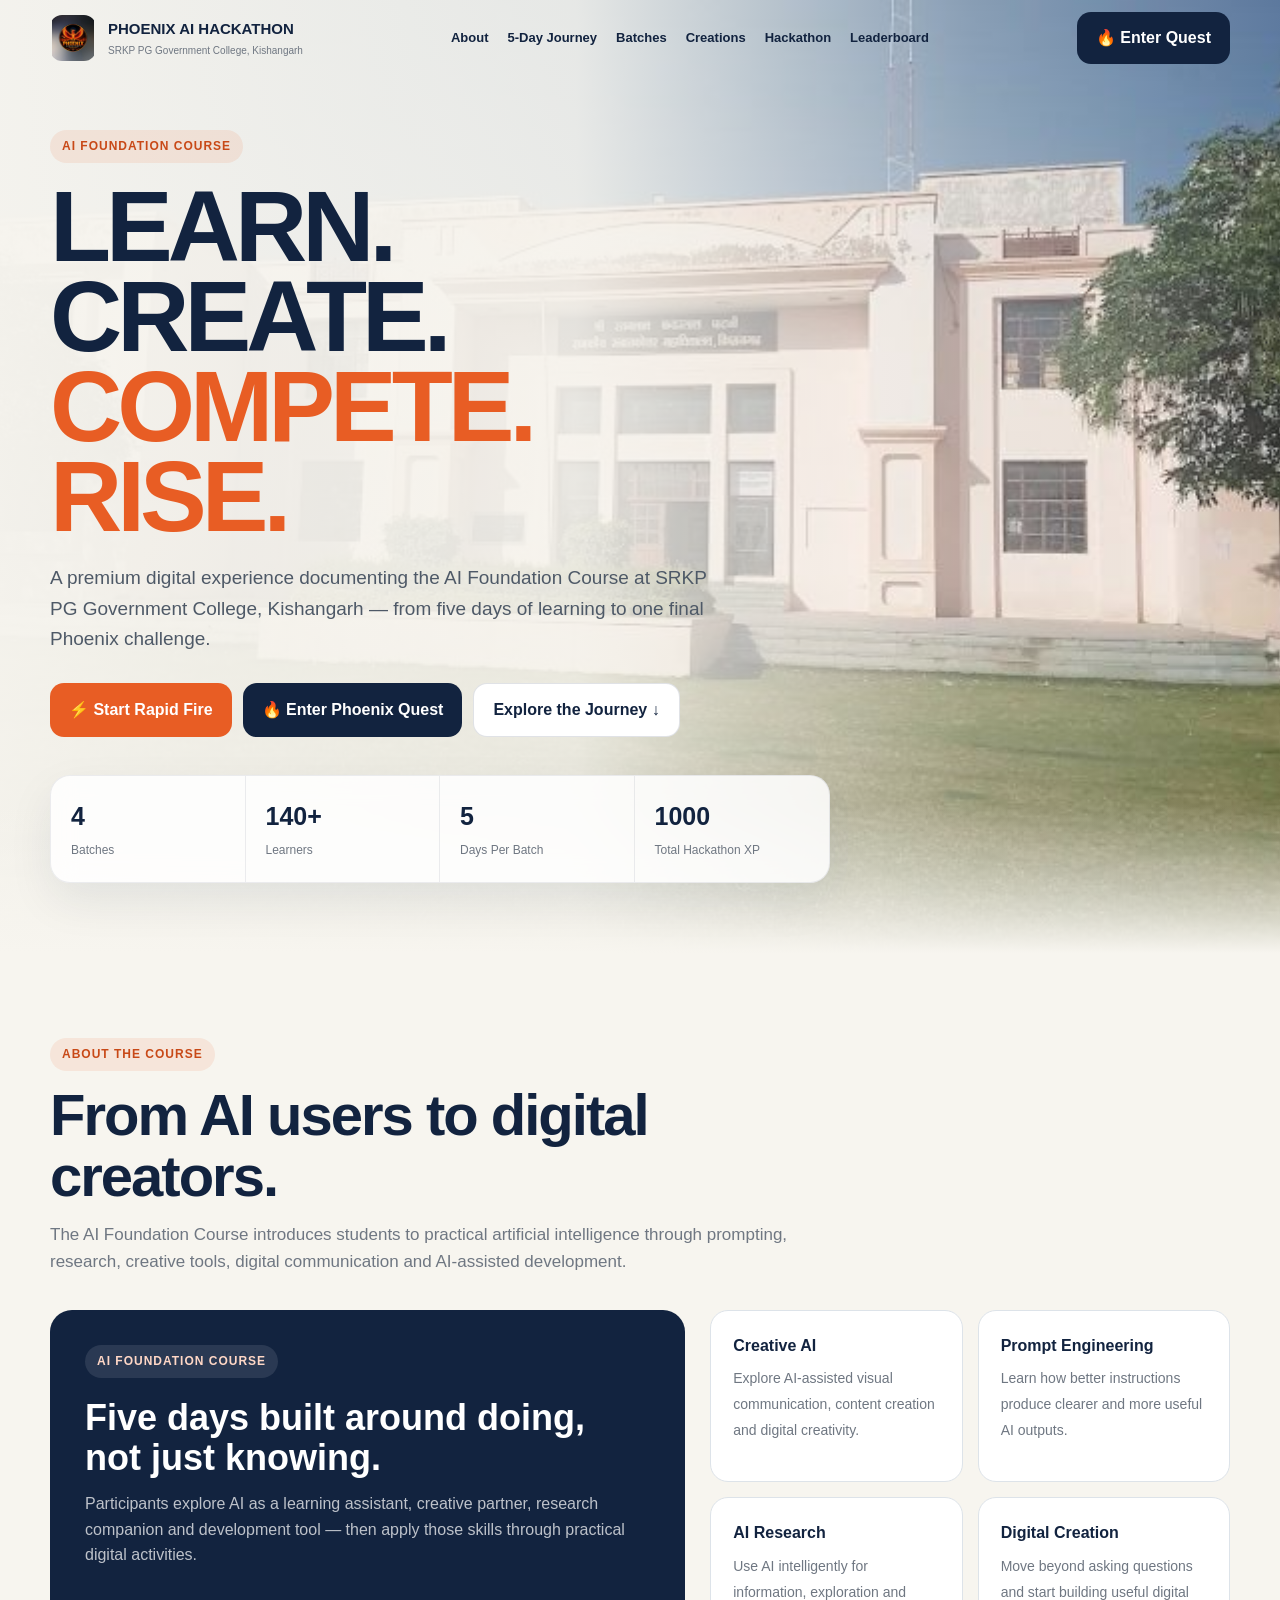
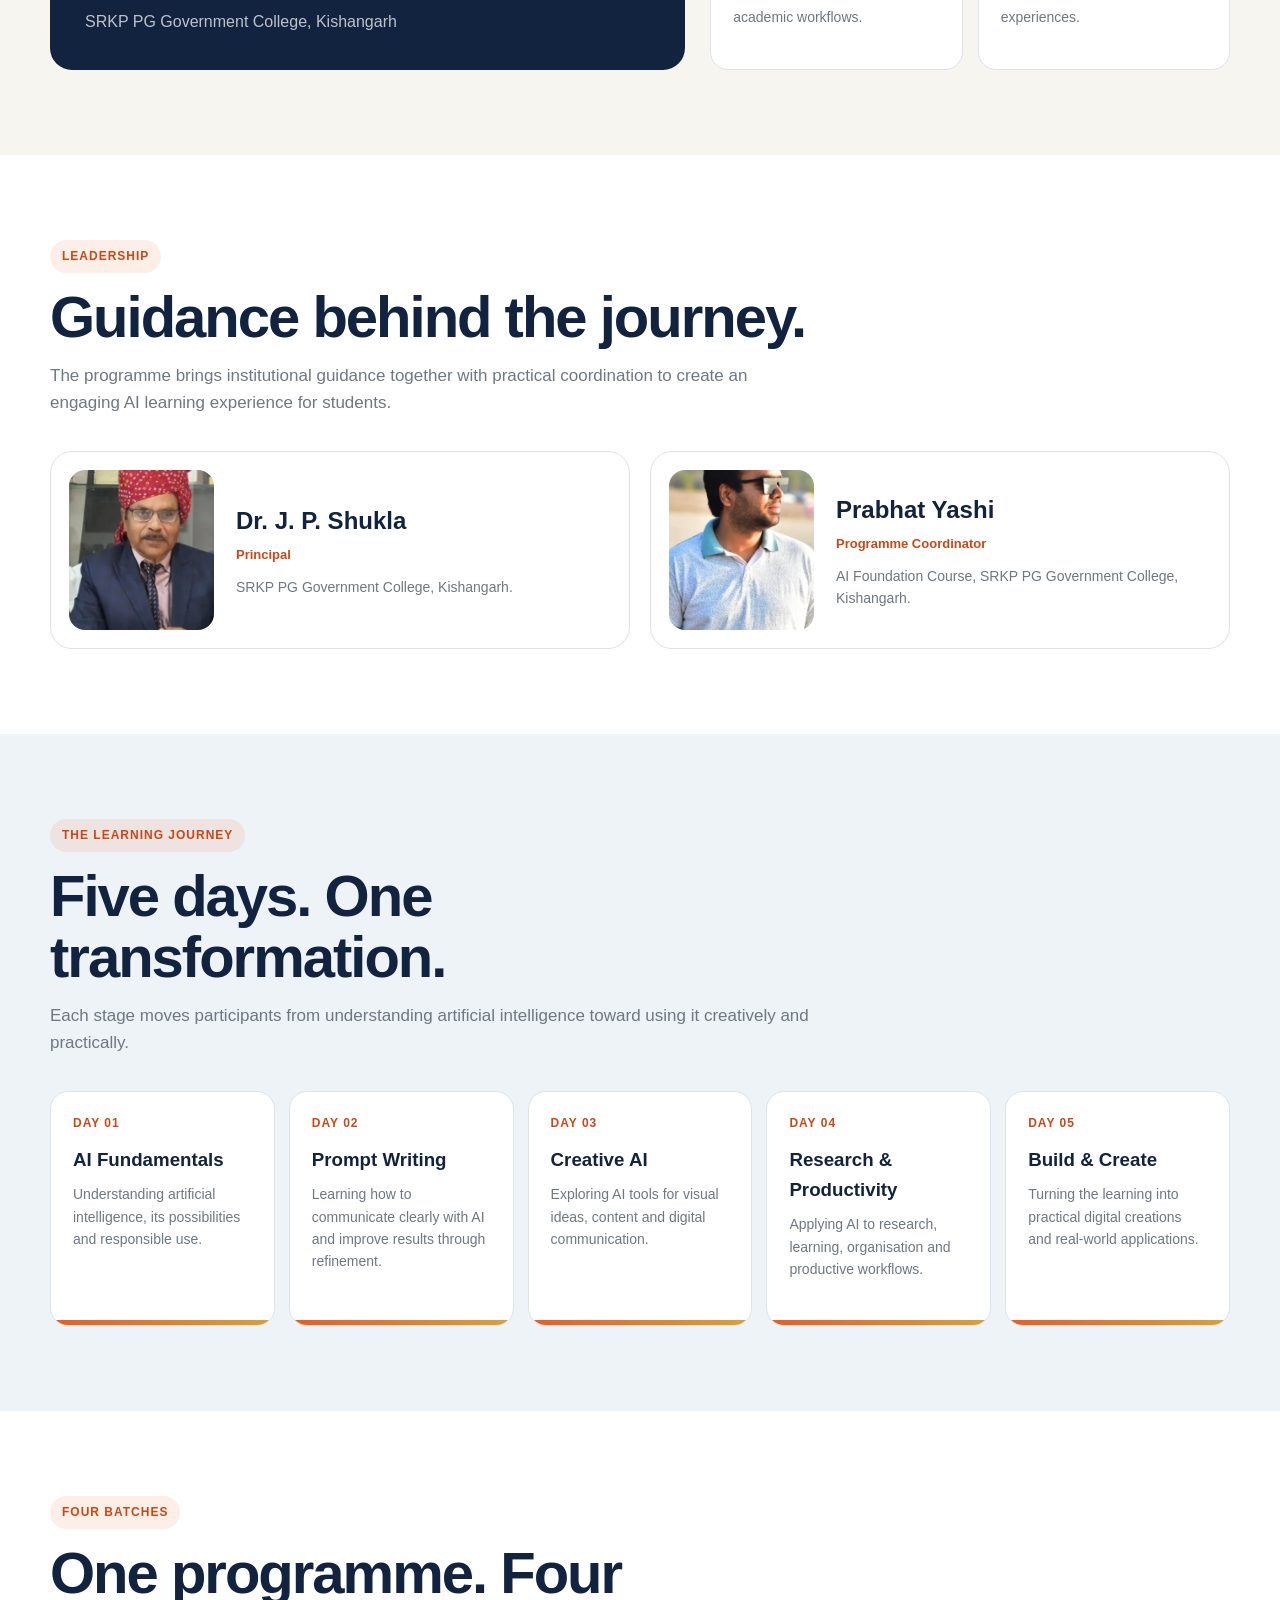
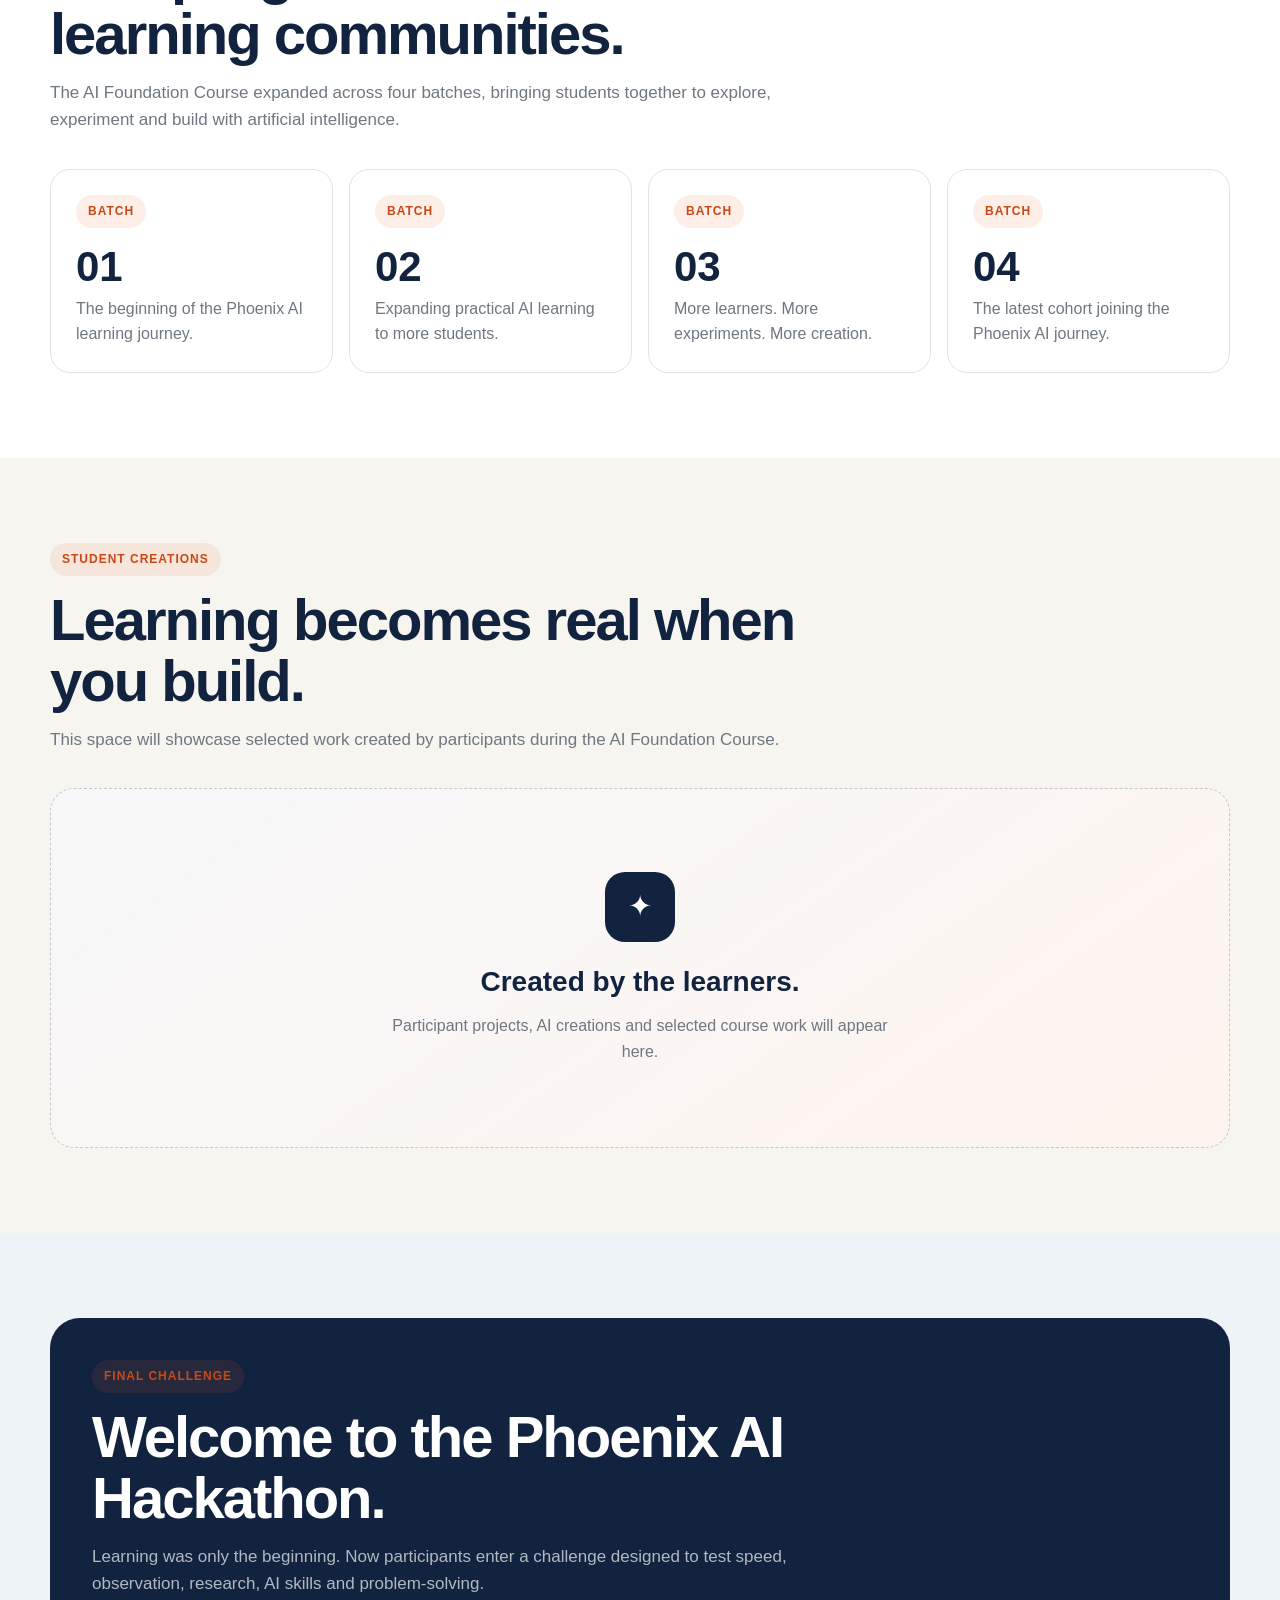
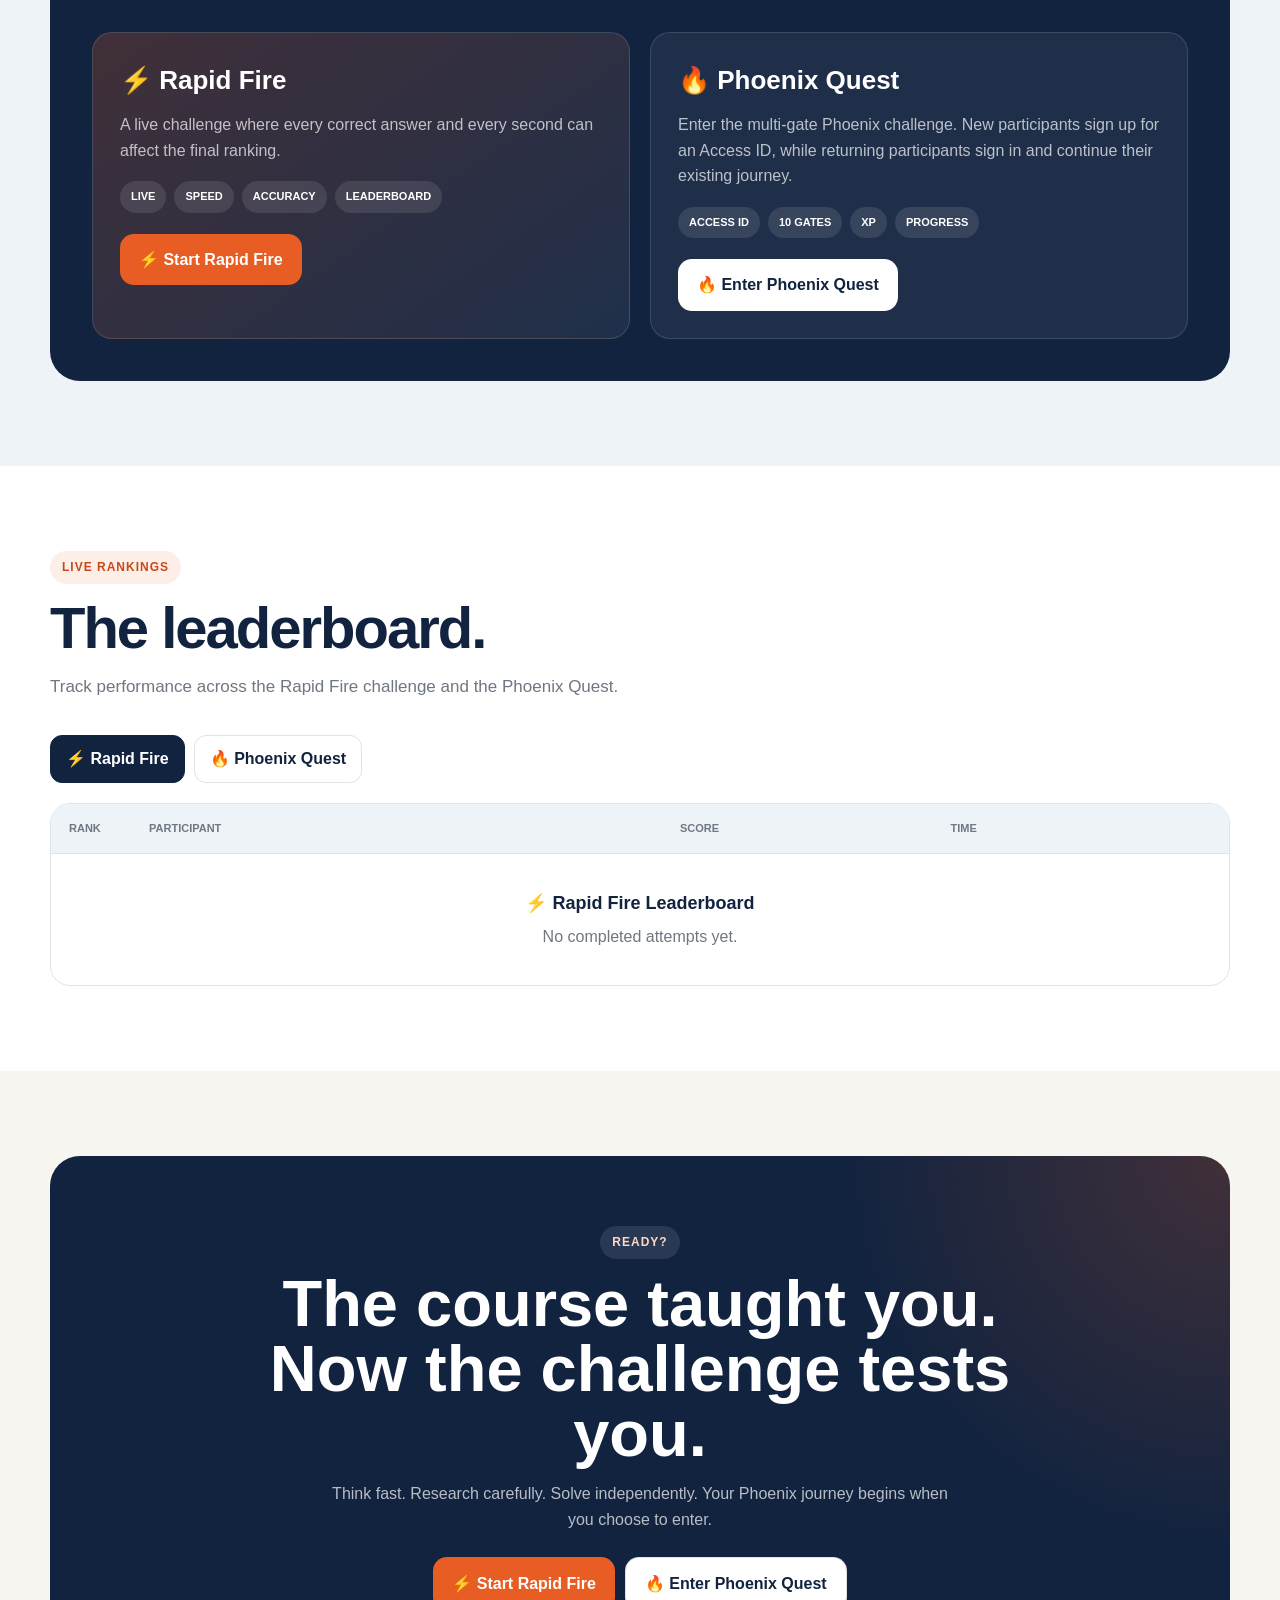
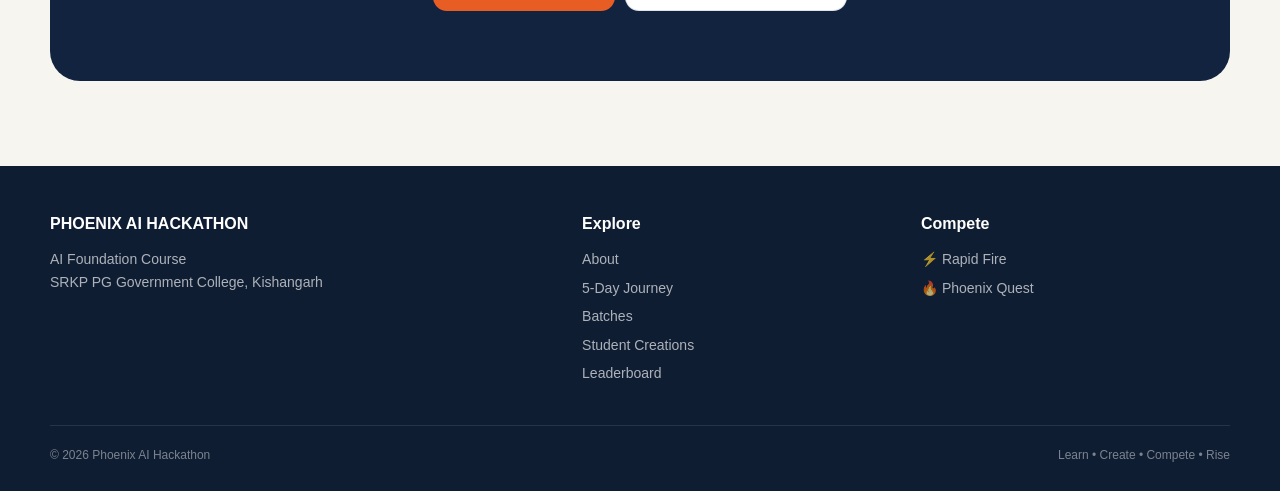
==== commit 0f1accad: "Update index.html" ====
--- a/index.html
+++ b/index.html
@@ -2167,3 +2167,2500 @@
   </style>
 
 </head>
+  <!-- ===== START CHUNK 5 ===== -->
+
+<body>
+
+  <!-- =========================================
+       HEADER / NAVIGATION
+  ========================================== -->
+
+  <header id="header">
+
+    <div class="container navbar">
+
+      <a href="#home" class="brand">
+
+        <img
+          src="images/logo.jpg"
+          alt="Phoenix AI Hackathon Logo"
+          style="
+            width:46px;
+            height:46px;
+            object-fit:contain;
+            border-radius:12px;
+          "
+        >
+
+        <div class="brand-text">
+
+          <strong>
+            PHOENIX AI HACKATHON
+          </strong>
+
+          <span>
+            SRKP PG Government College, Kishangarh
+          </span>
+
+        </div>
+
+      </a>
+
+
+      <!-- DESKTOP NAVIGATION -->
+
+      <nav class="nav-links">
+
+        <a href="#about">
+          About
+        </a>
+
+        <a href="#journey">
+          5-Day Journey
+        </a>
+
+        <a href="#batches">
+          Batches
+        </a>
+
+        <a href="#creations">
+          Creations
+        </a>
+
+        <a href="#challenge">
+          Hackathon
+        </a>
+
+        <a href="#leaderboard">
+          Leaderboard
+        </a>
+
+      </nav>
+
+
+      <!-- DESKTOP QUEST BUTTON -->
+
+      <a
+        href="quest-access.html"
+        class="btn btn-primary desktop-enter"
+      >
+        🔥 Enter Quest
+      </a>
+
+
+      <!-- MOBILE MENU BUTTON -->
+
+      <button
+        class="menu-btn"
+        id="menuBtn"
+        type="button"
+        aria-label="Open navigation menu"
+        aria-expanded="false"
+      >
+        ☰
+      </button>
+
+    </div>
+
+
+    <!-- MOBILE NAVIGATION -->
+
+    <div
+      class="mobile-menu"
+      id="mobileMenu"
+    >
+
+      <div class="container">
+
+        <a href="#about">
+          About
+        </a>
+
+        <a href="#journey">
+          5-Day Journey
+        </a>
+
+        <a href="#batches">
+          Batches
+        </a>
+
+        <a href="#creations">
+          Creations
+        </a>
+
+        <a href="#challenge">
+          Hackathon
+        </a>
+
+        <a href="#leaderboard">
+          Leaderboard
+        </a>
+
+        <a href="rapid-fire.html">
+          ⚡ Start Rapid Fire
+        </a>
+
+        <a href="quest-access.html">
+          🔥 Enter Phoenix Quest
+        </a>
+
+      </div>
+
+    </div>
+
+  </header>
+
+
+  <!-- =========================================
+       MAIN CONTENT
+  ========================================== -->
+
+  <main>
+
+
+    <!-- =========================================
+         HERO
+    ========================================== -->
+
+    <section
+      class="hero"
+      id="home"
+    >
+
+      <div class="container">
+
+        <div class="hero-content">
+
+          <span class="eyebrow">
+            AI Foundation Course
+          </span>
+
+
+          <h1>
+
+            LEARN.<br>
+
+            CREATE.<br>
+
+            <span>
+              COMPETE.<br>
+              RISE.
+            </span>
+
+          </h1>
+
+
+          <p class="hero-description">
+
+            A premium digital experience documenting the
+            AI Foundation Course at SRKP PG Government College,
+            Kishangarh — from five days of learning to one
+            final Phoenix challenge.
+
+          </p>
+
+
+          <!-- IMPORTANT:
+               RAPID FIRE + PHOENIX QUEST
+               BOTH ARE DIRECTLY ACCESSIBLE HERE
+          -->
+
+          <div class="hero-buttons">
+
+
+            <a
+              href="rapid-fire.html"
+              class="btn btn-orange"
+            >
+              ⚡ Start Rapid Fire
+            </a>
+
+
+            <a
+              href="quest-access.html"
+              class="btn btn-primary"
+            >
+              🔥 Enter Phoenix Quest
+            </a>
+
+
+            <a
+              href="#journey"
+              class="btn btn-light"
+            >
+              Explore the Journey ↓
+            </a>
+
+
+          </div>
+
+
+          <!-- HERO STATISTICS -->
+
+          <div class="hero-stats">
+
+
+            <div class="hero-stat">
+
+              <strong>
+                4
+              </strong>
+
+              <span>
+                Batches
+              </span>
+
+            </div>
+
+
+            <div class="hero-stat">
+
+              <strong>
+                140+
+              </strong>
+
+              <span>
+                Learners
+              </span>
+
+            </div>
+
+
+            <div class="hero-stat">
+
+              <strong>
+                5
+              </strong>
+
+              <span>
+                Days Per Batch
+              </span>
+
+            </div>
+
+
+            <div class="hero-stat">
+
+              <strong>
+                1000
+              </strong>
+
+              <span>
+                Total Hackathon XP
+              </span>
+
+            </div>
+
+
+          </div>
+
+        </div>
+
+      </div>
+
+    </section>
+
+
+<!-- ===== END CHUNK 5 ===== -->
+    <!-- ===== START CHUNK 6 ===== -->
+
+
+<!-- =========================================
+     ABOUT THE COURSE
+========================================== -->
+
+<section
+  class="section"
+  id="about"
+>
+
+  <div class="container">
+
+    <div class="section-heading">
+
+      <span class="eyebrow">
+        About the Course
+      </span>
+
+      <h2>
+        From AI users to digital creators.
+      </h2>
+
+      <p>
+        The AI Foundation Course introduces students to
+        practical artificial intelligence through prompting,
+        research, creative tools, digital communication and
+        AI-assisted development.
+      </p>
+
+    </div>
+
+
+    <div class="about-grid">
+
+
+      <div class="about-main">
+
+        <div>
+
+          <span class="eyebrow">
+            AI FOUNDATION COURSE
+          </span>
+
+          <h3>
+            Five days built around doing, not just knowing.
+          </h3>
+
+          <p>
+            Participants explore AI as a learning assistant,
+            creative partner, research companion and
+            development tool — then apply those skills
+            through practical digital activities.
+          </p>
+
+        </div>
+
+
+        <p>
+          SRKP PG Government College, Kishangarh
+        </p>
+
+      </div>
+
+
+      <div class="about-cards">
+
+
+        <div class="small-card">
+
+          <strong>
+            Creative AI
+          </strong>
+
+          <span>
+            Explore AI-assisted visual communication,
+            content creation and digital creativity.
+          </span>
+
+        </div>
+
+
+        <div class="small-card">
+
+          <strong>
+            Prompt Engineering
+          </strong>
+
+          <span>
+            Learn how better instructions produce
+            clearer and more useful AI outputs.
+          </span>
+
+        </div>
+
+
+        <div class="small-card">
+
+          <strong>
+            AI Research
+          </strong>
+
+          <span>
+            Use AI intelligently for information,
+            exploration and academic workflows.
+          </span>
+
+        </div>
+
+
+        <div class="small-card">
+
+          <strong>
+            Digital Creation
+          </strong>
+
+          <span>
+            Move beyond asking questions and start
+            building useful digital experiences.
+          </span>
+
+        </div>
+
+
+      </div>
+
+    </div>
+
+  </div>
+
+</section>
+
+
+
+<!-- =========================================
+     LEADERSHIP
+========================================== -->
+
+<section class="section white">
+
+  <div class="container">
+
+
+    <div class="section-heading">
+
+      <span class="eyebrow">
+        Leadership
+      </span>
+
+      <h2>
+        Guidance behind the journey.
+      </h2>
+
+      <p>
+        The programme brings institutional guidance
+        together with practical coordination to create
+        an engaging AI learning experience for students.
+      </p>
+
+    </div>
+
+
+    <div class="leader-grid">
+
+
+      <!-- PRINCIPAL -->
+
+      <article class="leader-card">
+
+        <img
+          src="images/principal.jpg"
+          alt="Principal"
+          class="leader-photo"
+          loading="lazy"
+        >
+
+        <div>
+
+          <h3>
+            Dr. J. P. Shukla
+          </h3>
+
+          <div class="role">
+            Principal
+          </div>
+
+          <p>
+            SRKP PG Government College,
+            Kishangarh.
+          </p>
+
+        </div>
+
+      </article>
+
+
+      <!-- PROGRAMME COORDINATOR -->
+
+      <article class="leader-card">
+
+        <img
+          src="images/sir.jpg"
+          alt="Programme Coordinator"
+          class="leader-photo"
+          loading="lazy"
+        >
+
+        <div>
+
+          <h3>
+            Prabhat Yashi
+          </h3>
+
+          <div class="role">
+            Programme Coordinator
+          </div>
+
+          <p>
+            AI Foundation Course,
+            SRKP PG Government College,
+            Kishangarh.
+          </p>
+
+        </div>
+
+      </article>
+
+
+    </div>
+
+  </div>
+
+</section>
+
+
+
+<!-- =========================================
+     FIVE-DAY JOURNEY
+========================================== -->
+
+<section
+  class="section soft"
+  id="journey"
+>
+
+  <div class="container">
+
+
+    <div class="section-heading">
+
+      <span class="eyebrow">
+        The Learning Journey
+      </span>
+
+      <h2>
+        Five days. One transformation.
+      </h2>
+
+      <p>
+        Each stage moves participants from understanding
+        artificial intelligence toward using it
+        creatively and practically.
+      </p>
+
+    </div>
+
+
+    <div class="journey-grid">
+
+
+      <!-- DAY 1 -->
+
+      <article class="day-card">
+
+        <div class="day-number">
+          DAY 01
+        </div>
+
+        <h3>
+          AI Fundamentals
+        </h3>
+
+        <p>
+          Understanding artificial intelligence,
+          its possibilities and responsible use.
+        </p>
+
+        <div class="day-strip"></div>
+
+      </article>
+
+
+      <!-- DAY 2 -->
+
+      <article class="day-card">
+
+        <div class="day-number">
+          DAY 02
+        </div>
+
+        <h3>
+          Prompt Writing
+        </h3>
+
+        <p>
+          Learning how to communicate clearly with
+          AI and improve results through refinement.
+        </p>
+
+        <div class="day-strip"></div>
+
+      </article>
+
+
+      <!-- DAY 3 -->
+
+      <article class="day-card">
+
+        <div class="day-number">
+          DAY 03
+        </div>
+
+        <h3>
+          Creative AI
+        </h3>
+
+        <p>
+          Exploring AI tools for visual ideas,
+          content and digital communication.
+        </p>
+
+        <div class="day-strip"></div>
+
+      </article>
+
+
+      <!-- DAY 4 -->
+
+      <article class="day-card">
+
+        <div class="day-number">
+          DAY 04
+        </div>
+
+        <h3>
+          Research & Productivity
+        </h3>
+
+        <p>
+          Applying AI to research, learning,
+          organisation and productive workflows.
+        </p>
+
+        <div class="day-strip"></div>
+
+      </article>
+
+
+      <!-- DAY 5 -->
+
+      <article class="day-card">
+
+        <div class="day-number">
+          DAY 05
+        </div>
+
+        <h3>
+          Build & Create
+        </h3>
+
+        <p>
+          Turning the learning into practical
+          digital creations and real-world applications.
+        </p>
+
+        <div class="day-strip"></div>
+
+      </article>
+
+
+    </div>
+
+  </div>
+
+</section>
+
+
+<!-- ===== END CHUNK 6 ===== -->
+  <!-- ===== START CHUNK 7 ===== -->
+
+
+<!-- =========================================
+     FOUR BATCHES
+========================================== -->
+
+<section
+  class="section white"
+  id="batches"
+>
+
+  <div class="container">
+
+    <div class="section-heading">
+
+      <span class="eyebrow">
+        Four Batches
+      </span>
+
+      <h2>
+        One programme. Four learning communities.
+      </h2>
+
+      <p>
+        The AI Foundation Course expanded across four
+        batches, bringing students together to explore,
+        experiment and build with artificial intelligence.
+      </p>
+
+    </div>
+
+
+    <div class="batch-grid">
+
+
+      <article class="batch-card">
+
+        <span class="eyebrow">
+          BATCH
+        </span>
+
+        <h3>
+          01
+        </h3>
+
+        <p>
+          The beginning of the Phoenix AI learning journey.
+        </p>
+
+      </article>
+
+
+      <article class="batch-card">
+
+        <span class="eyebrow">
+          BATCH
+        </span>
+
+        <h3>
+          02
+        </h3>
+
+        <p>
+          Expanding practical AI learning to more students.
+        </p>
+
+      </article>
+
+
+      <article class="batch-card">
+
+        <span class="eyebrow">
+          BATCH
+        </span>
+
+        <h3>
+          03
+        </h3>
+
+        <p>
+          More learners. More experiments. More creation.
+        </p>
+
+      </article>
+
+
+      <article class="batch-card">
+
+        <span class="eyebrow">
+          BATCH
+        </span>
+
+        <h3>
+          04
+        </h3>
+
+        <p>
+          The latest cohort joining the Phoenix AI journey.
+        </p>
+
+      </article>
+
+
+    </div>
+
+  </div>
+
+</section>
+
+
+
+<!-- =========================================
+     STUDENT CREATIONS
+========================================== -->
+
+<section
+  class="section"
+  id="creations"
+>
+
+  <div class="container">
+
+
+    <div class="section-heading">
+
+      <span class="eyebrow">
+        Student Creations
+      </span>
+
+      <h2>
+        Learning becomes real when you build.
+      </h2>
+
+      <p>
+        This space will showcase selected work created
+        by participants during the AI Foundation Course.
+      </p>
+
+    </div>
+
+
+    <!--
+      IMPORTANT:
+      DO NOT ADD STUDENT CONTENT YET.
+
+      Actual student creations will be inserted
+      after the final files/content are collected.
+    -->
+
+
+    <div class="gallery-placeholder">
+
+      <div class="gallery-placeholder-inner">
+
+        <div class="gallery-placeholder-icon">
+          ✦
+        </div>
+
+        <h3>
+          Created by the learners.
+        </h3>
+
+        <p>
+          Participant projects, AI creations and
+          selected course work will appear here.
+        </p>
+
+      </div>
+
+    </div>
+
+
+  </div>
+
+</section>
+
+
+
+<!-- =========================================
+     PHOENIX AI HACKATHON
+========================================== -->
+
+<section
+  class="section soft"
+  id="challenge"
+>
+
+  <div class="container">
+
+
+    <div class="challenge-box">
+
+
+      <div class="section-heading">
+
+        <span class="eyebrow">
+          Final Challenge
+        </span>
+
+        <h2>
+          Welcome to the Phoenix AI Hackathon.
+        </h2>
+
+        <p>
+          Learning was only the beginning.
+          Now participants enter a challenge designed
+          to test speed, observation, research,
+          AI skills and problem-solving.
+        </p>
+
+      </div>
+
+
+      <div class="challenge-grid">
+
+
+        <!-- RAPID FIRE -->
+
+        <article class="challenge-card featured">
+
+          <h3>
+            ⚡ Rapid Fire
+          </h3>
+
+          <p>
+            A live challenge where every correct answer
+            and every second can affect the final ranking.
+          </p>
+
+
+          <div class="chips">
+
+            <span class="chip">
+              LIVE
+            </span>
+
+            <span class="chip">
+              SPEED
+            </span>
+
+            <span class="chip">
+              ACCURACY
+            </span>
+
+            <span class="chip">
+              LEADERBOARD
+            </span>
+
+          </div>
+
+
+          <a
+            href="rapid-fire.html"
+            class="btn btn-orange"
+          >
+            ⚡ Start Rapid Fire
+          </a>
+
+        </article>
+
+
+
+        <!-- PHOENIX QUEST -->
+
+        <article class="challenge-card">
+
+          <h3>
+            🔥 Phoenix Quest
+          </h3>
+
+          <p>
+            Enter the multi-gate Phoenix challenge.
+            New participants sign up for an Access ID,
+            while returning participants sign in and
+            continue their existing journey.
+          </p>
+
+
+          <div class="chips">
+
+            <span class="chip">
+              ACCESS ID
+            </span>
+
+            <span class="chip">
+              10 GATES
+            </span>
+
+            <span class="chip">
+              XP
+            </span>
+
+            <span class="chip">
+              PROGRESS
+            </span>
+
+          </div>
+
+
+          <a
+            href="quest-access.html"
+            class="btn btn-light"
+          >
+            🔥 Enter Phoenix Quest
+          </a>
+
+        </article>
+
+
+      </div>
+
+
+    </div>
+
+  </div>
+
+</section>
+
+
+<!-- ===== END CHUNK 7 ===== -->
+    <!-- ===== START CHUNK 8 ===== -->
+
+
+<!-- =========================================
+     LEADERBOARDS
+========================================== -->
+
+<section
+  class="section white"
+  id="leaderboard"
+>
+
+  <div class="container">
+
+
+    <div class="section-heading">
+
+      <span class="eyebrow">
+        Live Rankings
+      </span>
+
+      <h2>
+        The leaderboard.
+      </h2>
+
+      <p>
+        Track performance across the Rapid Fire challenge
+        and the Phoenix Quest.
+      </p>
+
+    </div>
+
+
+    <!-- LEADERBOARD SELECTOR -->
+
+    <div
+      class="board-selector"
+      role="tablist"
+      aria-label="Leaderboard selector"
+    >
+
+
+      <button
+        class="board-tab active"
+        id="rapidBoardTab"
+        type="button"
+        role="tab"
+        aria-selected="true"
+        onclick="showBoard('rapid')"
+      >
+        ⚡ Rapid Fire
+      </button>
+
+
+      <button
+        class="board-tab"
+        id="questBoardTab"
+        type="button"
+        role="tab"
+        aria-selected="false"
+        onclick="showBoard('quest')"
+      >
+        🔥 Phoenix Quest
+      </button>
+
+
+    </div>
+
+
+
+    <!-- =====================================
+         RAPID FIRE LEADERBOARD
+    ====================================== -->
+
+    <div
+      class="leaderboard-box"
+      id="rapidBoard"
+    >
+
+
+      <!-- DESKTOP HEADER -->
+
+      <div class="leader-row header">
+
+        <div>
+          RANK
+        </div>
+
+        <div>
+          PARTICIPANT
+        </div>
+
+        <div>
+          SCORE
+        </div>
+
+        <div>
+          TIME
+        </div>
+
+      </div>
+
+
+      <!--
+        JavaScript will insert actual
+        Rapid Fire rankings here.
+      -->
+
+      <div id="rapidLeaderboardRows">
+
+
+        <div class="board-empty">
+
+          <strong>
+            ⚡ Rapid Fire Leaderboard
+          </strong>
+
+          Rankings will appear here when participants
+          complete the Rapid Fire challenge.
+
+        </div>
+
+
+      </div>
+
+    </div>
+
+
+
+    <!-- =====================================
+         PHOENIX QUEST LEADERBOARD
+    ====================================== -->
+
+    <div
+      class="leaderboard-box"
+      id="questBoard"
+      style="display:none;"
+    >
+
+
+      <div class="leader-row header">
+
+        <div>
+          RANK
+        </div>
+
+        <div>
+          CODE NAME
+        </div>
+
+        <div>
+          SCORE
+        </div>
+
+        <div>
+          STATUS
+        </div>
+
+      </div>
+
+
+      <div id="questLeaderboardRows">
+
+
+        <!--
+          IMPORTANT:
+
+          Phoenix Quest leaderboard stays
+          locked until at least one participant
+          completes/submits the full quest.
+
+          JavaScript will replace this locked
+          message once completion data exists.
+        -->
+
+
+        <div
+          class="locked-board"
+          id="questBoardLocked"
+        >
+
+          <div class="lock-icon">
+            🔒
+          </div>
+
+          <strong>
+            Phoenix Quest Rankings Locked
+          </strong>
+
+          <p>
+            The leaderboard will be revealed after
+            the first Phoenix completes the Quest.
+          </p>
+
+        </div>
+
+
+      </div>
+
+    </div>
+
+
+
+  </div>
+
+</section>
+
+
+
+<!-- =========================================
+     FINAL PHOENIX CTA
+========================================== -->
+
+<section class="section">
+
+  <div class="container">
+
+
+    <div class="final-cta">
+
+
+      <span class="eyebrow">
+        Ready?
+      </span>
+
+
+      <h2>
+        The course taught you.<br>
+        Now the challenge tests you.
+      </h2>
+
+
+      <p>
+        Think fast. Research carefully. Solve independently.
+        Your Phoenix journey begins when you choose to enter.
+      </p>
+
+
+      <div class="cta-buttons">
+
+
+        <a
+          href="rapid-fire.html"
+          class="btn btn-orange"
+        >
+          ⚡ Start Rapid Fire
+        </a>
+
+
+        <a
+          href="quest-access.html"
+          class="btn btn-light"
+        >
+          🔥 Enter Phoenix Quest
+        </a>
+
+
+      </div>
+
+
+    </div>
+
+
+  </div>
+
+</section>
+
+
+<!-- ===== END CHUNK 8 ===== -->
+    <!-- ===== START CHUNK 9 ===== -->
+
+
+<!-- =========================================
+     END MAIN CONTENT
+========================================== -->
+
+</main>
+
+
+
+<!-- =========================================
+     FOOTER
+========================================== -->
+
+<footer>
+
+  <div class="container">
+
+
+    <div class="footer-grid">
+
+
+      <!-- BRAND -->
+
+      <div>
+
+        <h4>
+          PHOENIX AI HACKATHON
+        </h4>
+
+        <p>
+          AI Foundation Course
+          <br>
+          SRKP PG Government College,
+          Kishangarh
+        </p>
+
+      </div>
+
+
+
+      <!-- EXPLORE -->
+
+      <div>
+
+        <h4>
+          Explore
+        </h4>
+
+        <a href="#about">
+          About
+        </a>
+
+        <a href="#journey">
+          5-Day Journey
+        </a>
+
+        <a href="#batches">
+          Batches
+        </a>
+
+        <a href="#creations">
+          Student Creations
+        </a>
+
+        <a href="#leaderboard">
+          Leaderboard
+        </a>
+
+      </div>
+
+
+
+      <!-- COMPETE -->
+
+      <div>
+
+        <h4>
+          Compete
+        </h4>
+
+        <a href="rapid-fire.html">
+          ⚡ Rapid Fire
+        </a>
+
+        <a href="quest-access.html">
+          🔥 Phoenix Quest
+        </a>
+
+      </div>
+
+
+    </div>
+
+
+
+    <div class="copyright">
+
+      <span>
+        © 2026 Phoenix AI Hackathon
+      </span>
+
+      <span>
+        Learn • Create • Compete • Rise
+      </span>
+
+    </div>
+
+
+  </div>
+
+</footer>
+
+
+
+<!-- =========================================
+     JAVASCRIPT
+========================================== -->
+
+<script>
+
+
+  /* =========================================
+     ELEMENT REFERENCES
+  ========================================== */
+
+  const header =
+    document.getElementById(
+      "header"
+    );
+
+
+  const menuBtn =
+    document.getElementById(
+      "menuBtn"
+    );
+
+
+  const mobileMenu =
+    document.getElementById(
+      "mobileMenu"
+    );
+
+
+  const rapidBoard =
+    document.getElementById(
+      "rapidBoard"
+    );
+
+
+  const questBoard =
+    document.getElementById(
+      "questBoard"
+    );
+
+
+  const rapidBoardTab =
+    document.getElementById(
+      "rapidBoardTab"
+    );
+
+
+  const questBoardTab =
+    document.getElementById(
+      "questBoardTab"
+    );
+
+
+
+  /* =========================================
+     HEADER SCROLL EFFECT
+  ========================================== */
+
+  function updateHeader() {
+
+    if (
+      window.scrollY > 25
+    ) {
+
+      header.classList.add(
+        "scrolled"
+      );
+
+    }
+
+    else {
+
+      header.classList.remove(
+        "scrolled"
+      );
+
+    }
+
+  }
+
+
+  updateHeader();
+
+
+  window.addEventListener(
+    "scroll",
+    updateHeader,
+    {
+      passive: true
+    }
+  );
+
+
+
+  /* =========================================
+     MOBILE MENU
+  ========================================== */
+
+  menuBtn.addEventListener(
+    "click",
+    function() {
+
+      const isOpen =
+        mobileMenu
+        .classList
+        .toggle(
+          "open"
+        );
+
+
+      menuBtn.textContent =
+        isOpen
+        ? "✕"
+        : "☰";
+
+
+      menuBtn.setAttribute(
+        "aria-expanded",
+        String(isOpen)
+      );
+
+
+      document.body
+        .classList
+        .toggle(
+          "menu-open",
+          isOpen
+        );
+
+    }
+  );
+
+
+
+  /* =========================================
+     CLOSE MOBILE MENU
+     AFTER LINK CLICK
+  ========================================== */
+
+  document
+    .querySelectorAll(
+      ".mobile-menu a"
+    )
+    .forEach(
+      function(link) {
+
+        link.addEventListener(
+          "click",
+          function() {
+
+            mobileMenu
+              .classList
+              .remove(
+                "open"
+              );
+
+
+            menuBtn.textContent =
+              "☰";
+
+
+            menuBtn.setAttribute(
+              "aria-expanded",
+              "false"
+            );
+
+
+            document.body
+              .classList
+              .remove(
+                "menu-open"
+              );
+
+          }
+        );
+
+      }
+    );
+
+
+
+  /* =========================================
+     LEADERBOARD TAB SWITCHING
+  ========================================== */
+
+  function showBoard(board) {
+
+
+    if (
+      board === "rapid"
+    ) {
+
+      rapidBoard.style.display =
+        "block";
+
+
+      questBoard.style.display =
+        "none";
+
+
+      rapidBoardTab
+        .classList
+        .add(
+          "active"
+        );
+
+
+      questBoardTab
+        .classList
+        .remove(
+          "active"
+        );
+
+
+      rapidBoardTab
+        .setAttribute(
+          "aria-selected",
+          "true"
+        );
+
+
+      questBoardTab
+        .setAttribute(
+          "aria-selected",
+          "false"
+        );
+
+
+      renderRapidLeaderboard();
+
+    }
+
+
+    else {
+
+      rapidBoard.style.display =
+        "none";
+
+
+      questBoard.style.display =
+        "block";
+
+
+      rapidBoardTab
+        .classList
+        .remove(
+          "active"
+        );
+
+
+      questBoardTab
+        .classList
+        .add(
+          "active"
+        );
+
+
+      rapidBoardTab
+        .setAttribute(
+          "aria-selected",
+          "false"
+        );
+
+
+      questBoardTab
+        .setAttribute(
+          "aria-selected",
+          "true"
+        );
+
+    }
+
+  }
+
+
+
+  /* =========================================
+     RAPID FIRE LOCAL STORAGE KEY
+
+     This matches rapid-fire.js
+  ========================================== */
+
+  const RAPID_STORAGE_KEY =
+    "phoenixRapidFireResults";
+
+
+
+  /* =========================================
+     FORMAT TIME
+  ========================================== */
+
+  function formatRapidTime(
+    seconds
+  ) {
+
+    const total =
+      Number(seconds) || 0;
+
+
+    const minutes =
+      Math.floor(
+        total / 60
+      );
+
+
+    const remainingSeconds =
+      total % 60;
+
+
+    return (
+
+      String(minutes)
+        .padStart(
+          2,
+          "0"
+        )
+
+      +
+
+      ":"
+
+      +
+
+      String(
+        remainingSeconds
+      )
+        .padStart(
+          2,
+          "0"
+        )
+
+    );
+
+  }
+
+
+
+  /* =========================================
+     GET RAPID FIRE RESULTS
+  ========================================== */
+
+  function getRapidResults() {
+
+
+    const storedData =
+      localStorage
+        .getItem(
+          RAPID_STORAGE_KEY
+        );
+
+
+    if (
+      !storedData
+    ) {
+
+      return [];
+
+    }
+
+
+    try {
+
+
+      const parsedData =
+        JSON.parse(
+          storedData
+        );
+
+
+      if (
+        Array.isArray(
+          parsedData
+        )
+      ) {
+
+        return parsedData;
+
+      }
+
+
+      return [];
+
+
+    }
+
+    catch(error) {
+
+
+      console.error(
+        "Unable to read Rapid Fire results:",
+        error
+      );
+
+
+      return [];
+
+    }
+
+  }
+
+
+<!-- ===== END CHUNK 9 ===== -->
+  <!-- ===== START CHUNK 10 ===== -->
+
+
+  /* =========================================
+     RAPID FIRE LEADERBOARD RENDERING
+  ========================================== */
+
+  function renderRapidLeaderboard() {
+
+    const container =
+      document.getElementById(
+        "rapidLeaderboardRows"
+      );
+
+
+    if (!container) {
+      return;
+    }
+
+
+    const results =
+      getRapidResults();
+
+
+    if (
+      results.length === 0
+    ) {
+
+      container.innerHTML = `
+
+        <div class="board-empty">
+
+          <strong>
+            ⚡ Rapid Fire Leaderboard
+          </strong>
+
+          No completed attempts yet.
+
+        </div>
+
+      `;
+
+      return;
+
+    }
+
+
+    /*
+      SORTING RULE:
+
+      1. Higher score ranks first.
+      2. If scores are equal,
+         lower completion time ranks first.
+      3. If both are equal,
+         earlier submission ranks first.
+    */
+
+
+    const sortedResults =
+      [...results]
+        .sort(
+          function(a, b) {
+
+            const scoreA =
+              Number(
+                a.score
+              ) || 0;
+
+
+            const scoreB =
+              Number(
+                b.score
+              ) || 0;
+
+
+            if (
+              scoreB !== scoreA
+            ) {
+
+              return (
+                scoreB - scoreA
+              );
+
+            }
+
+
+            const timeA =
+              Number(
+                a.time
+              ) || 0;
+
+
+            const timeB =
+              Number(
+                b.time
+              ) || 0;
+
+
+            if (
+              timeA !== timeB
+            ) {
+
+              return (
+                timeA - timeB
+              );
+
+            }
+
+
+            const submittedA =
+              Number(
+                a.submittedAt
+              ) || 0;
+
+
+            const submittedB =
+              Number(
+                b.submittedAt
+              ) || 0;
+
+
+            return (
+              submittedA -
+              submittedB
+            );
+
+          }
+        );
+
+
+
+    container.innerHTML =
+      "";
+
+
+    sortedResults
+      .forEach(
+        function(
+          participant,
+          index
+        ) {
+
+
+          const row =
+            document.createElement(
+              "div"
+            );
+
+
+          row.className =
+            "leader-row";
+
+
+          const safeName =
+            participant.name
+            ||
+            participant.codeName
+            ||
+            "Phoenix";
+
+
+          const safeScore =
+            Number(
+              participant.score
+            ) || 0;
+
+
+          const safeTime =
+            Number(
+              participant.time
+            ) || 0;
+
+
+
+          const rankCell =
+            document.createElement(
+              "div"
+            );
+
+
+          const rankBadge =
+            document.createElement(
+              "div"
+            );
+
+
+          rankBadge.className =
+            "rank";
+
+
+          rankBadge.textContent =
+            index + 1;
+
+
+          rankCell.appendChild(
+            rankBadge
+          );
+
+
+
+          const nameCell =
+            document.createElement(
+              "div"
+            );
+
+
+          const strongName =
+            document.createElement(
+              "strong"
+            );
+
+
+          strongName.textContent =
+            safeName;
+
+
+          nameCell.appendChild(
+            strongName
+          );
+
+
+
+          const scoreCell =
+            document.createElement(
+              "div"
+            );
+
+
+          scoreCell.textContent =
+            safeScore;
+
+
+
+          const timeCell =
+            document.createElement(
+              "div"
+            );
+
+
+          timeCell.textContent =
+            formatRapidTime(
+              safeTime
+            );
+
+
+
+          row.appendChild(
+            rankCell
+          );
+
+
+          row.appendChild(
+            nameCell
+          );
+
+
+          row.appendChild(
+            scoreCell
+          );
+
+
+          row.appendChild(
+            timeCell
+          );
+
+
+          container.appendChild(
+            row
+          );
+
+        }
+      );
+
+  }
+
+
+
+  /* =========================================
+     PHOENIX QUEST LEADERBOARD
+  ========================================== */
+
+  const QUEST_STORAGE_KEY =
+    "phoenixQuestResults";
+
+
+
+  function getQuestResults() {
+
+
+    const storedData =
+      localStorage
+        .getItem(
+          QUEST_STORAGE_KEY
+        );
+
+
+    if (
+      !storedData
+    ) {
+
+      return [];
+
+    }
+
+
+    try {
+
+
+      const parsedData =
+        JSON.parse(
+          storedData
+        );
+
+
+      if (
+        Array.isArray(
+          parsedData
+        )
+      ) {
+
+        return parsedData;
+
+      }
+
+
+      return [];
+
+
+    }
+
+    catch(error) {
+
+
+      console.error(
+        "Unable to read Phoenix Quest results:",
+        error
+      );
+
+
+      return [];
+
+    }
+
+  }
+
+
+
+  /* =========================================
+     PHOENIX QUEST BOARD
+  ========================================== */
+
+  function renderQuestLeaderboard() {
+
+
+    const container =
+      document.getElementById(
+        "questLeaderboardRows"
+      );
+
+
+    if (!container) {
+      return;
+    }
+
+
+    const results =
+      getQuestResults();
+
+
+    /*
+      IMPORTANT:
+
+      Phoenix Quest leaderboard does NOT
+      appear until at least one participant
+      has completed the entire quest.
+    */
+
+
+    const completedResults =
+      results.filter(
+        function(item) {
+
+          return (
+            item.completed === true
+            ||
+            item.status === "completed"
+            ||
+            item.status === "Completed"
+          );
+
+        }
+      );
+
+
+    if (
+      completedResults.length === 0
+    ) {
+
+
+      container.innerHTML = `
+
+        <div class="locked-board">
+
+          <div class="lock-icon">
+            🔒
+          </div>
+
+          <strong>
+            Phoenix Quest Rankings Locked
+          </strong>
+
+          <p>
+            The leaderboard will be revealed after
+            the first Phoenix completes the Quest.
+          </p>
+
+        </div>
+
+      `;
+
+
+      return;
+
+    }
+
+
+
+    /*
+      QUEST RANKING:
+
+      Higher final score ranks first.
+
+      If final scores are equal,
+      lower completion time ranks first.
+    */
+
+
+    const sortedResults =
+      [...completedResults]
+        .sort(
+          function(a, b) {
+
+
+            const scoreA =
+              Number(
+                a.score
+              ) || 0;
+
+
+            const scoreB =
+              Number(
+                b.score
+              ) || 0;
+
+
+            if (
+              scoreB !== scoreA
+            ) {
+
+              return (
+                scoreB -
+                scoreA
+              );
+
+            }
+
+
+            const timeA =
+              Number(
+                a.time
+              ) || 0;
+
+
+            const timeB =
+              Number(
+                b.time
+              ) || 0;
+
+
+            return (
+              timeA -
+              timeB
+            );
+
+          }
+        );
+
+
+
+    container.innerHTML =
+      "";
+
+
+
+    sortedResults
+      .forEach(
+        function(
+          participant,
+          index
+        ) {
+
+
+          const row =
+            document.createElement(
+              "div"
+            );
+
+
+          row.className =
+            "leader-row";
+
+
+
+          /* RANK */
+
+          const rankCell =
+            document.createElement(
+              "div"
+            );
+
+
+          const rankBadge =
+            document.createElement(
+              "div"
+            );
+
+
+          rankBadge.className =
+            "rank";
+
+
+          rankBadge.textContent =
+            index + 1;
+
+
+          rankCell.appendChild(
+            rankBadge
+          );
+
+
+
+          /* CODE NAME */
+
+          const nameCell =
+            document.createElement(
+              "div"
+            );
+
+
+          const strongName =
+            document.createElement(
+              "strong"
+            );
+
+
+          strongName.textContent =
+            participant.codeName
+            ||
+            participant.codename
+            ||
+            "Phoenix";
+
+
+          nameCell.appendChild(
+            strongName
+          );
+
+
+
+          /* SCORE */
+
+          const scoreCell =
+            document.createElement(
+              "div"
+            );
+
+
+          scoreCell.textContent =
+            Number(
+              participant.score
+            ) || 0;
+
+
+
+          /* STATUS */
+
+          const statusCell =
+            document.createElement(
+              "div"
+            );
+
+
+          statusCell.textContent =
+            "Completed 🔥";
+
+
+
+          row.appendChild(
+            rankCell
+          );
+
+
+          row.appendChild(
+            nameCell
+          );
+
+
+          row.appendChild(
+            scoreCell
+          );
+
+
+          row.appendChild(
+            statusCell
+          );
+
+
+          container.appendChild(
+            row
+          );
+
+        }
+      );
+
+  }
+
+
+
+  /* =========================================
+     UPDATE QUEST BOARD WHEN TAB OPENS
+  ========================================== */
+
+  questBoardTab
+    .addEventListener(
+      "click",
+      function() {
+
+        renderQuestLeaderboard();
+
+      }
+    );
+
+
+
+  /* =========================================
+     CROSS-TAB STORAGE UPDATE
+
+     If another browser tab on the SAME DEVICE
+     updates localStorage, refresh the boards.
+  ========================================== */
+
+  window.addEventListener(
+    "storage",
+    function(event) {
+
+
+      if (
+        event.key ===
+        RAPID_STORAGE_KEY
+      ) {
+
+        renderRapidLeaderboard();
+
+      }
+
+
+      if (
+        event.key ===
+        QUEST_STORAGE_KEY
+      ) {
+
+        renderQuestLeaderboard();
+
+      }
+
+    }
+  );
+
+
+
+  /* =========================================
+     INITIAL PAGE LOAD
+  ========================================== */
+
+  document.addEventListener(
+    "DOMContentLoaded",
+    function() {
+
+      renderRapidLeaderboard();
+
+      renderQuestLeaderboard();
+
+    }
+  );
+
+
+</script>
+
+
+<!-- ===== END CHUNK 10 ===== -->
+
+
+</body>
+
+</html>
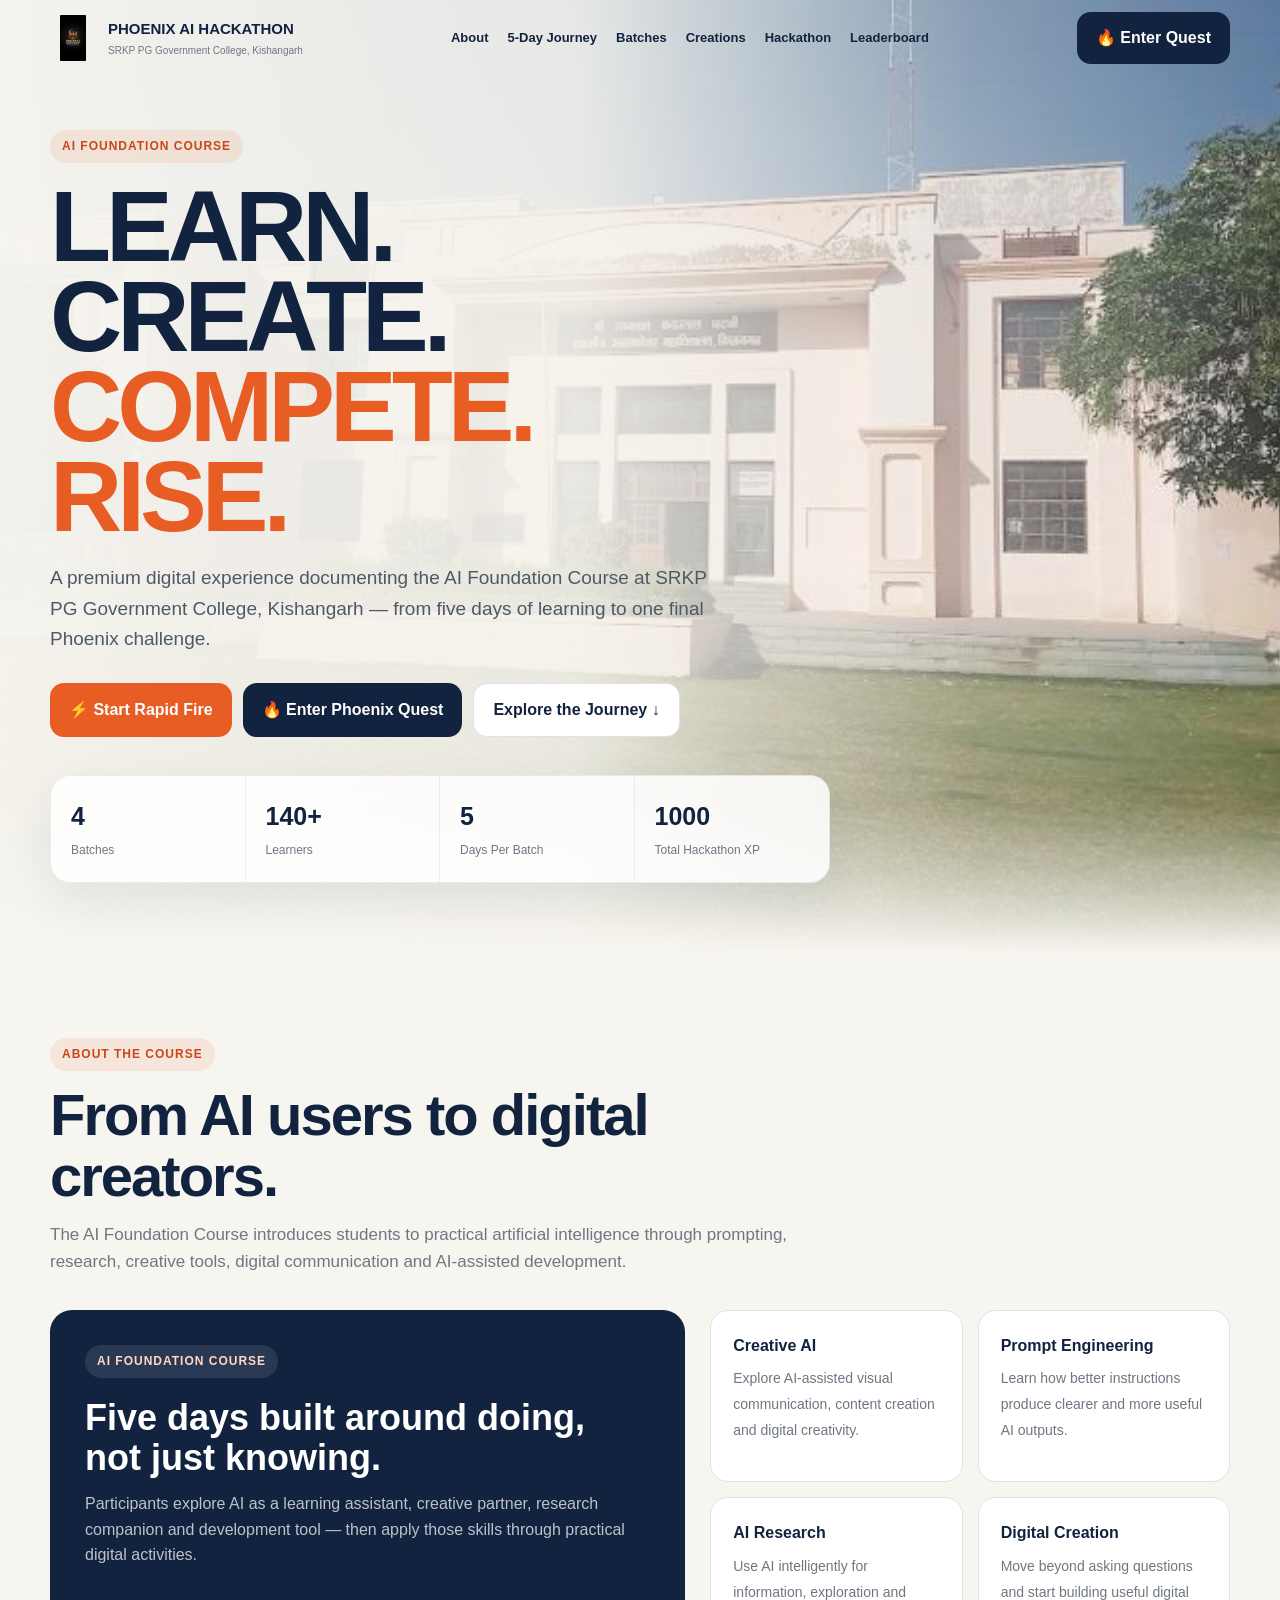
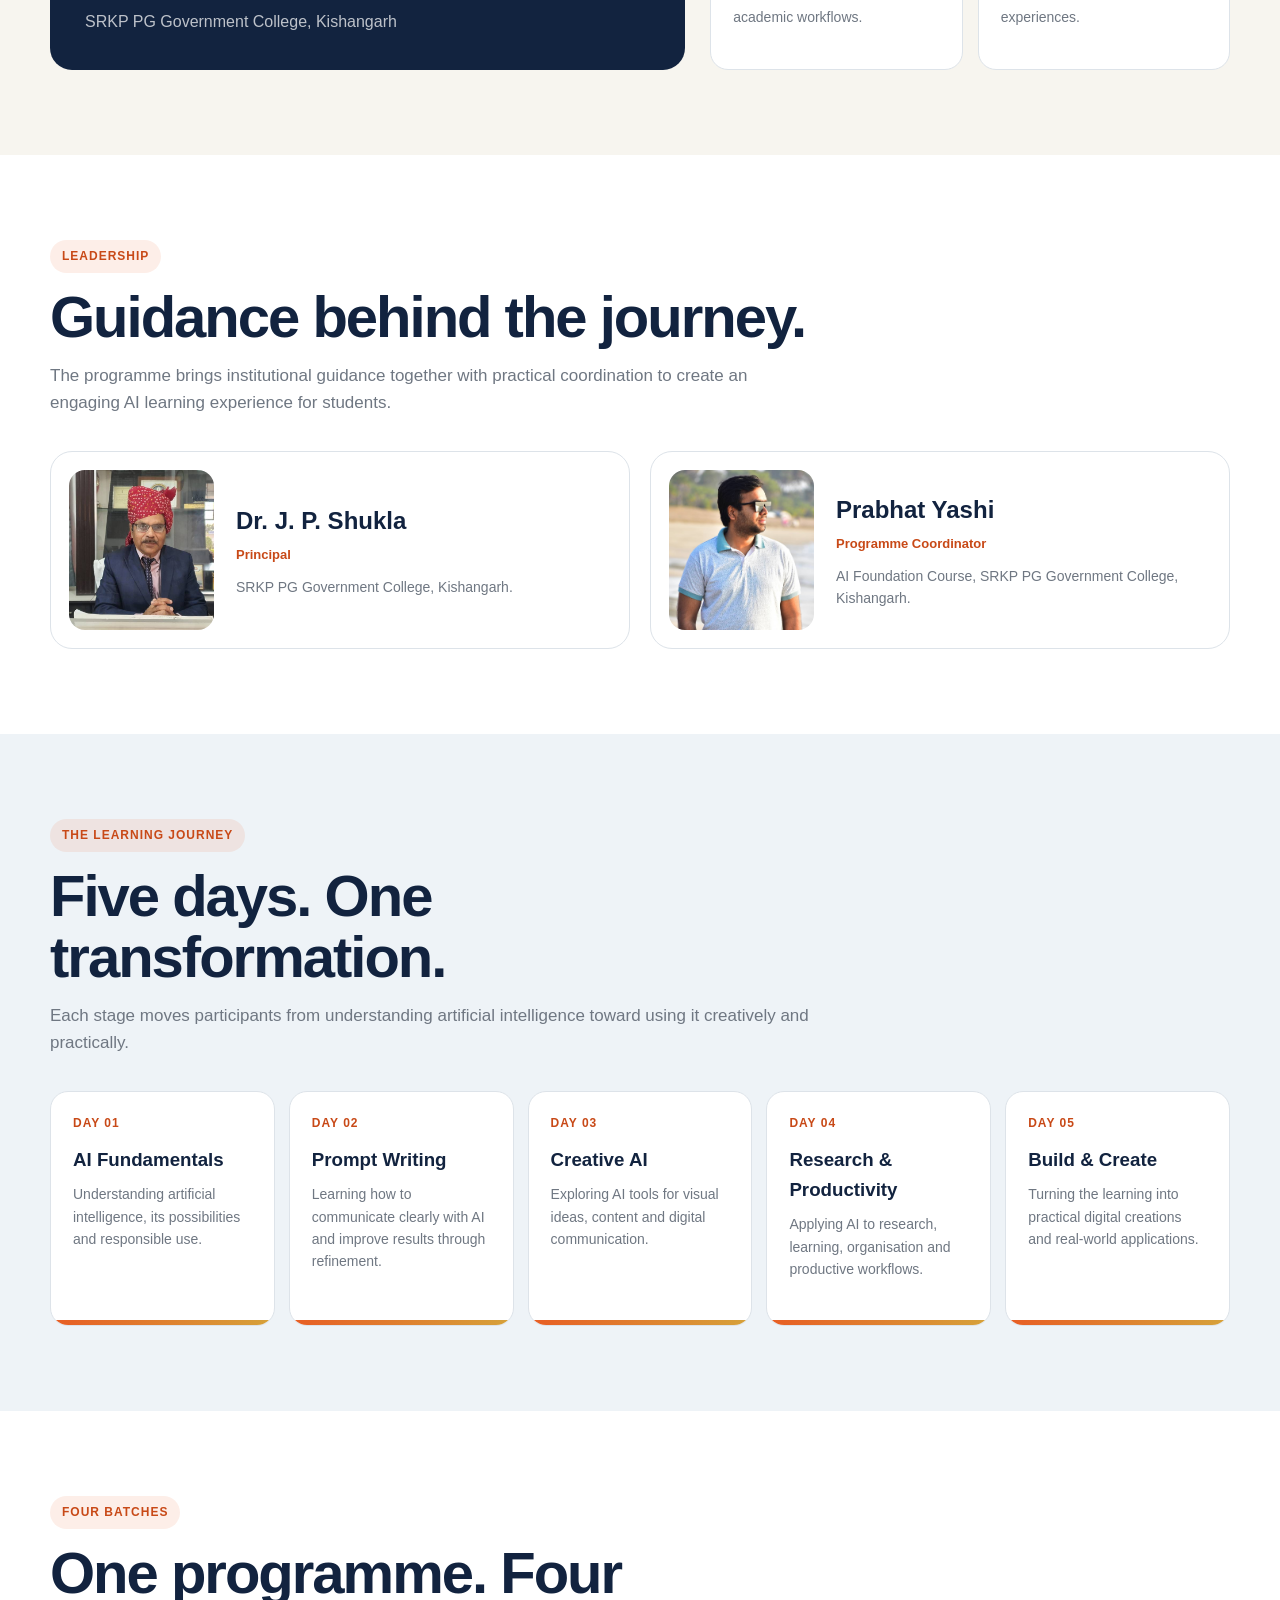
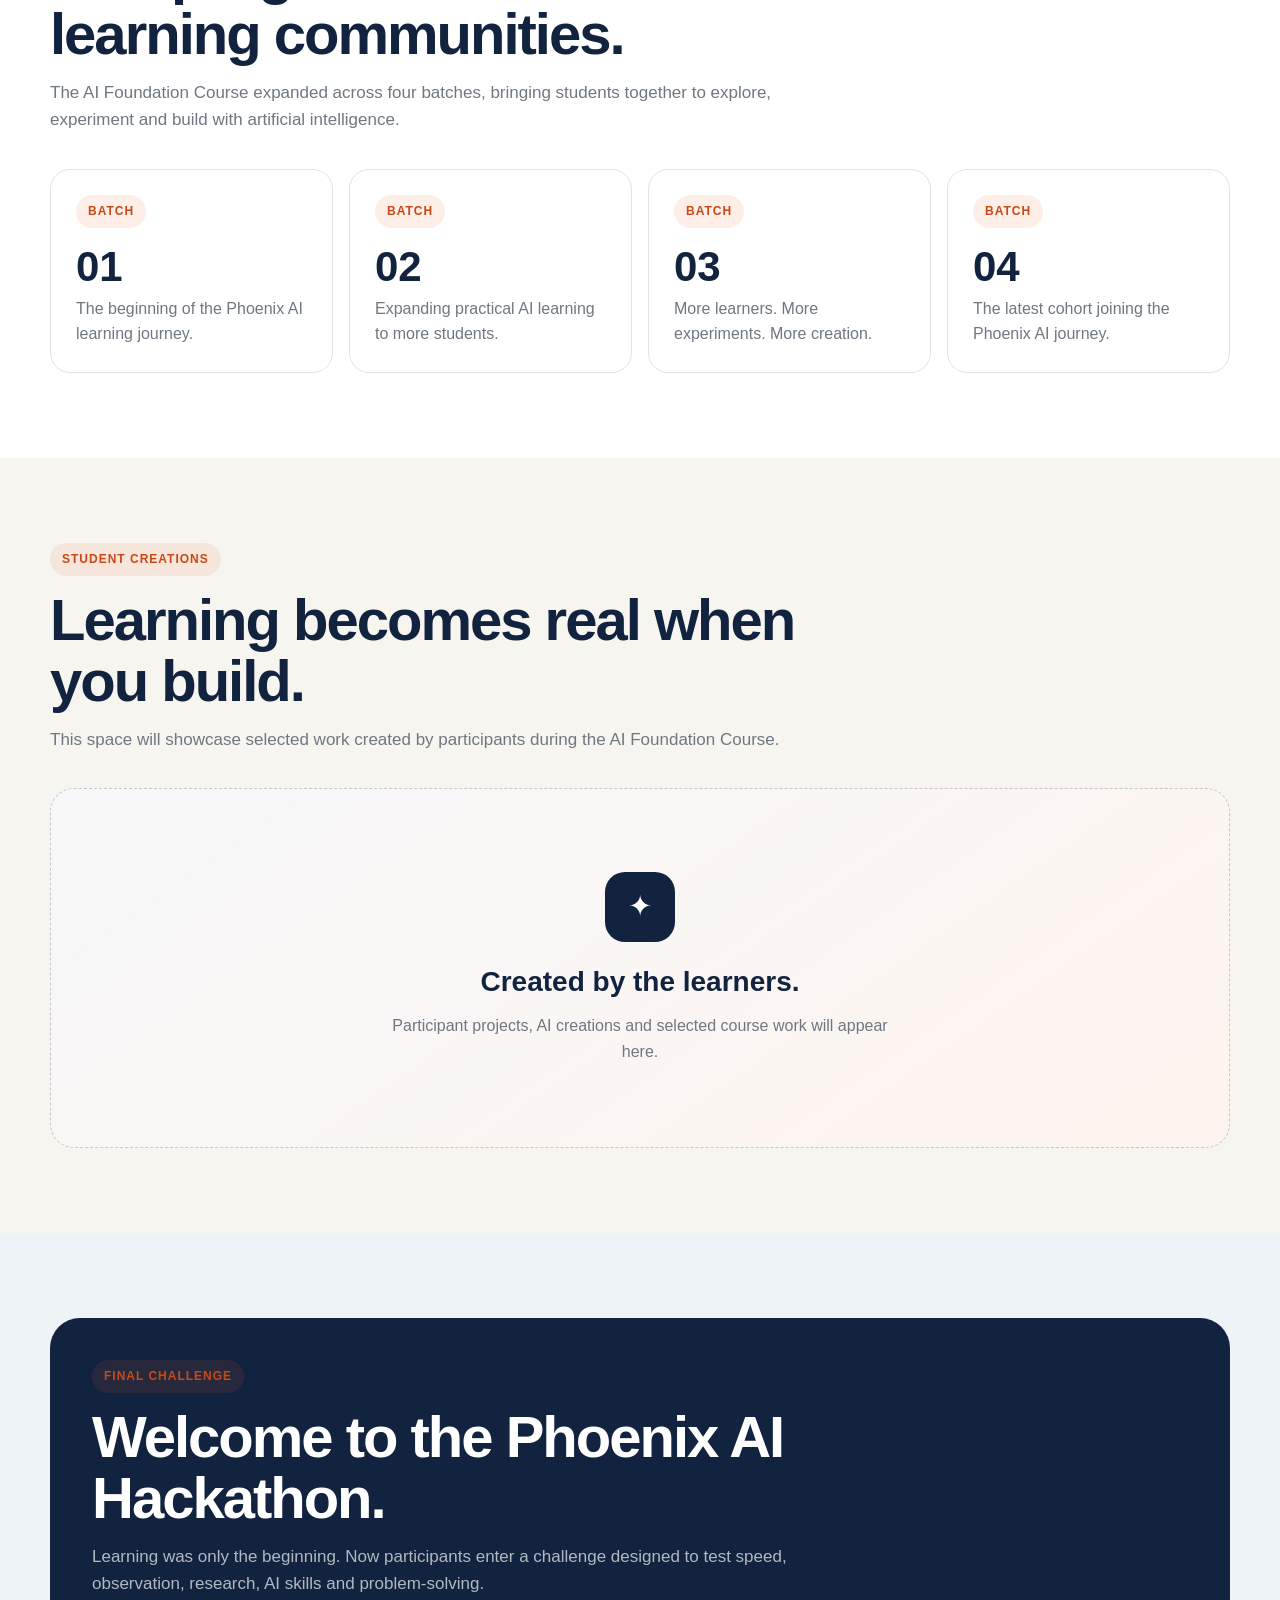
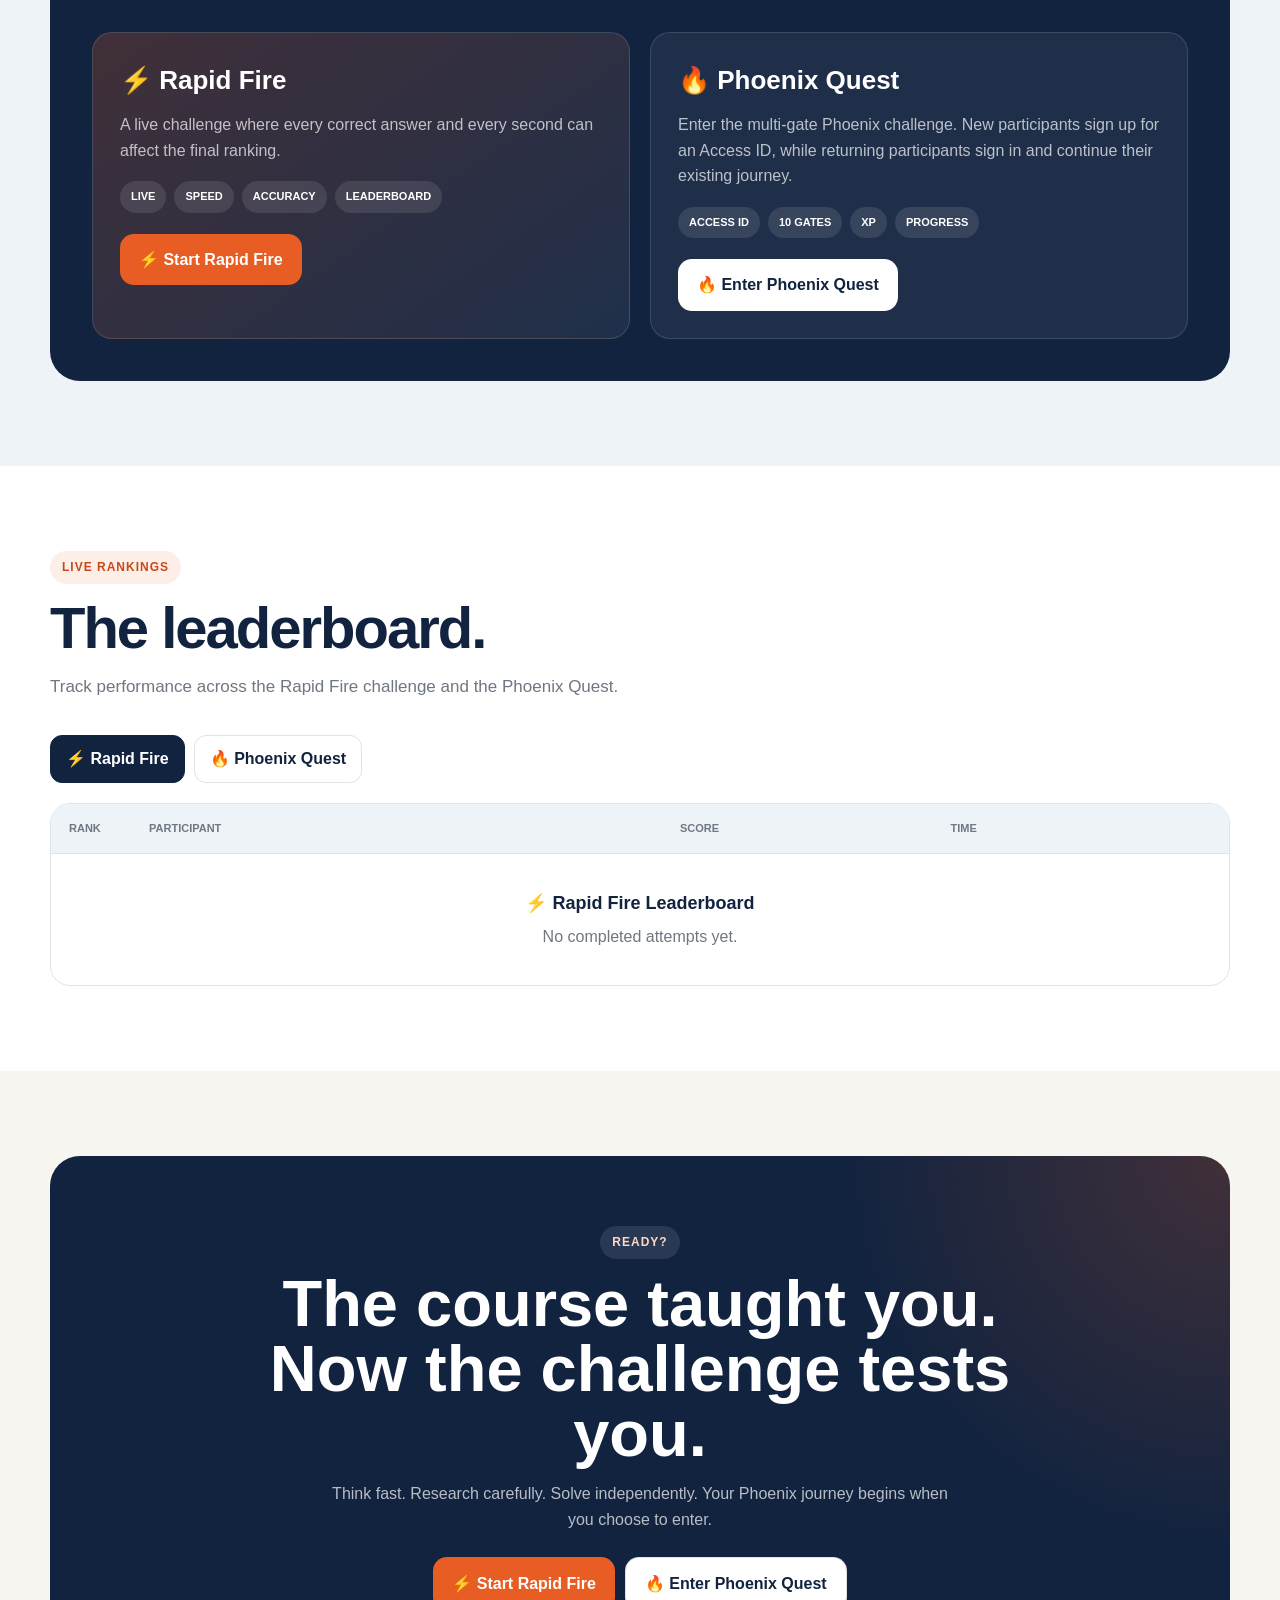
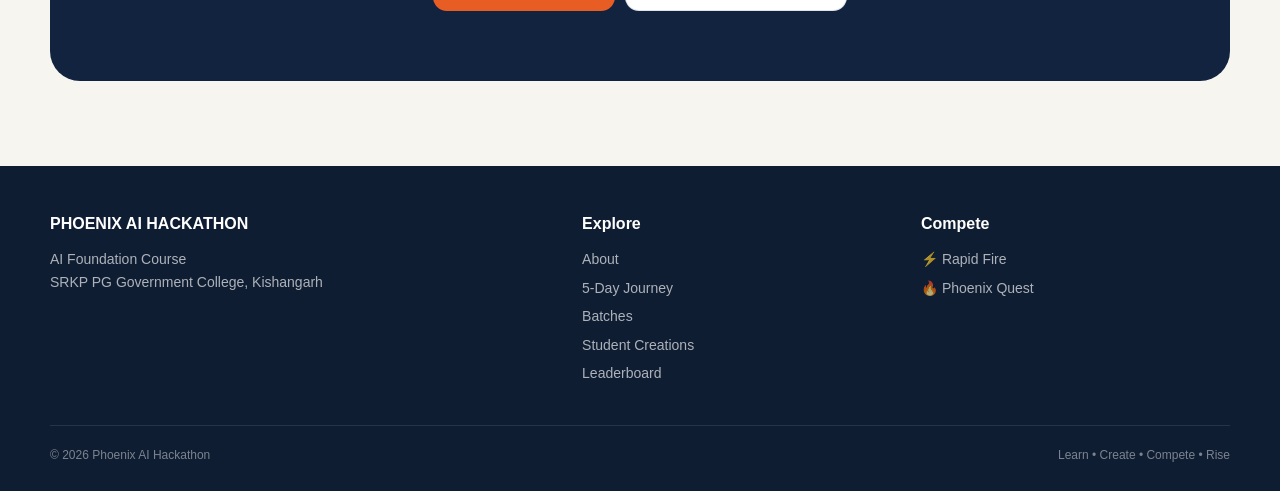
==== commit c518a7f8: "Update index.html" ====
--- a/index.html
+++ b/index.html
@@ -2664,7 +2664,7 @@
       <article class="leader-card">
 
         <img
-          src="images/sir.jpg"
+          src="images/sir.jpeg"
           alt="Programme Coordinator"
           class="leader-photo"
           loading="lazy"
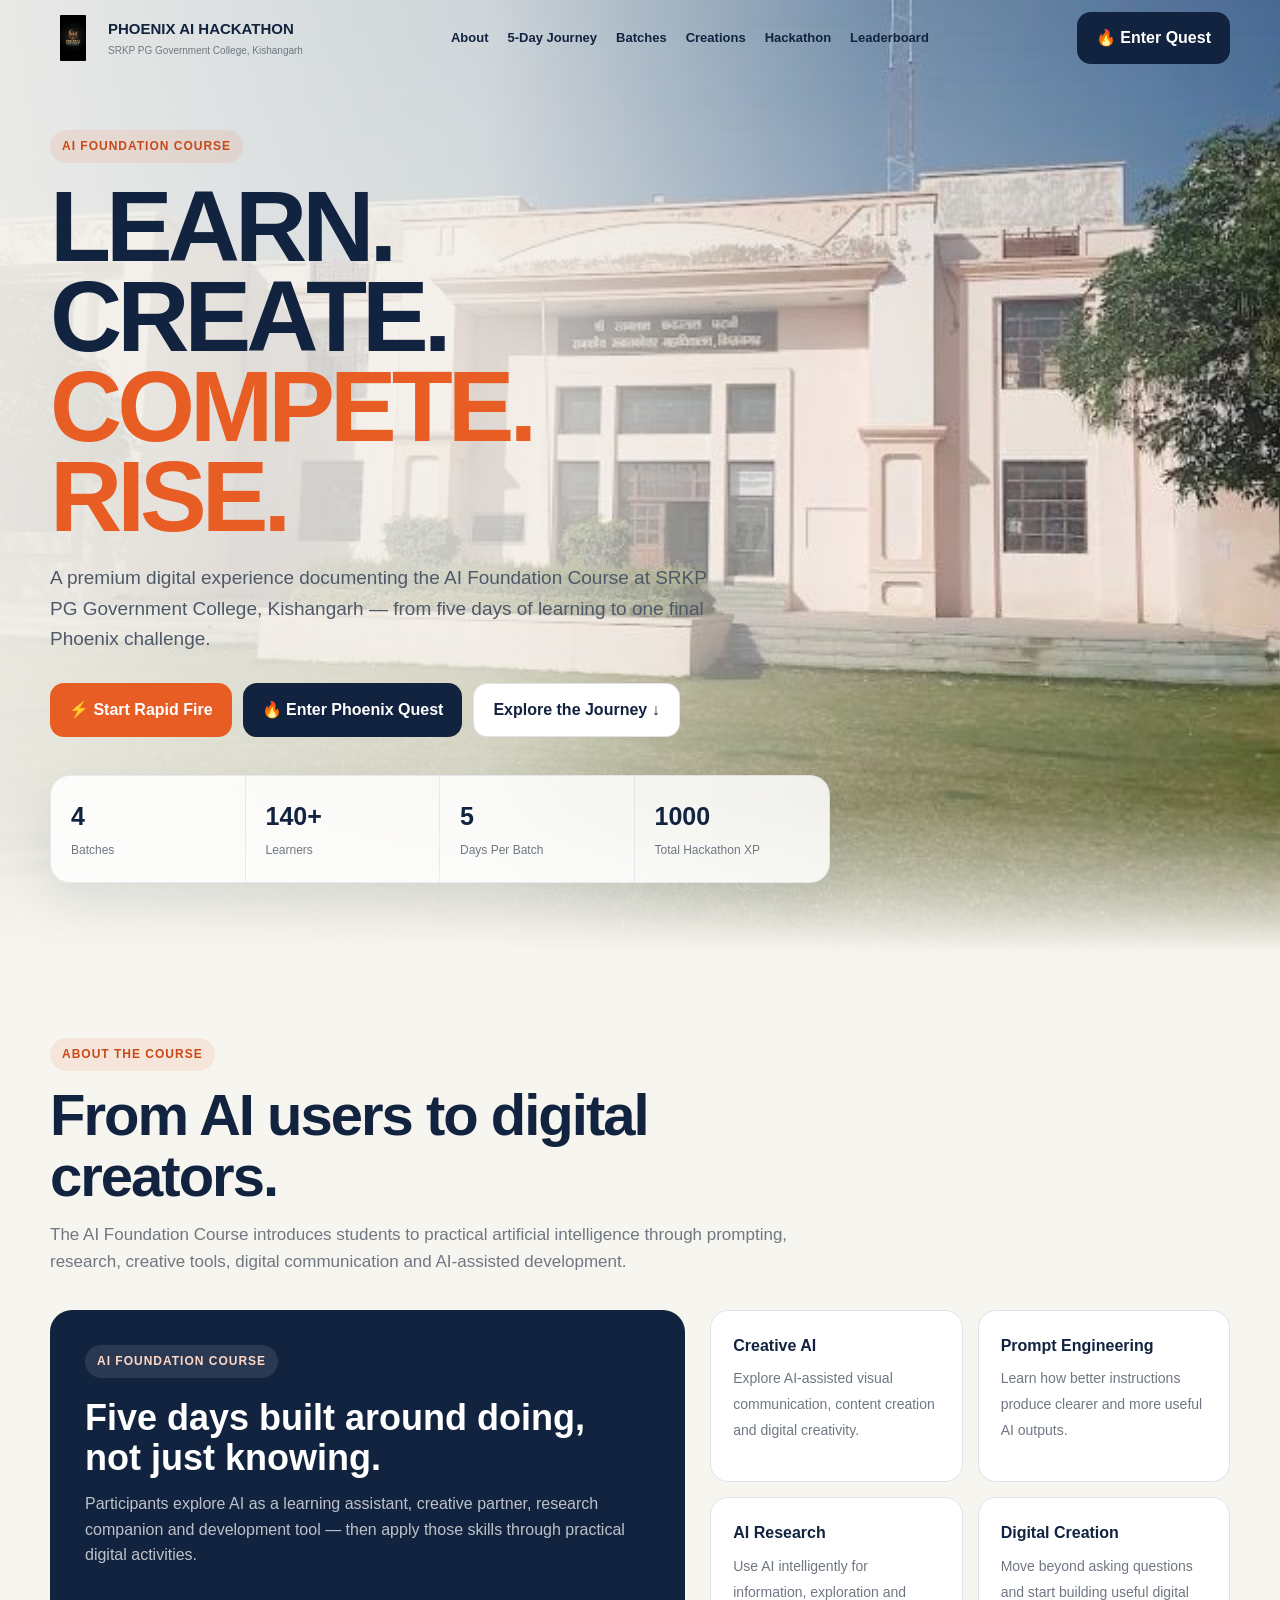
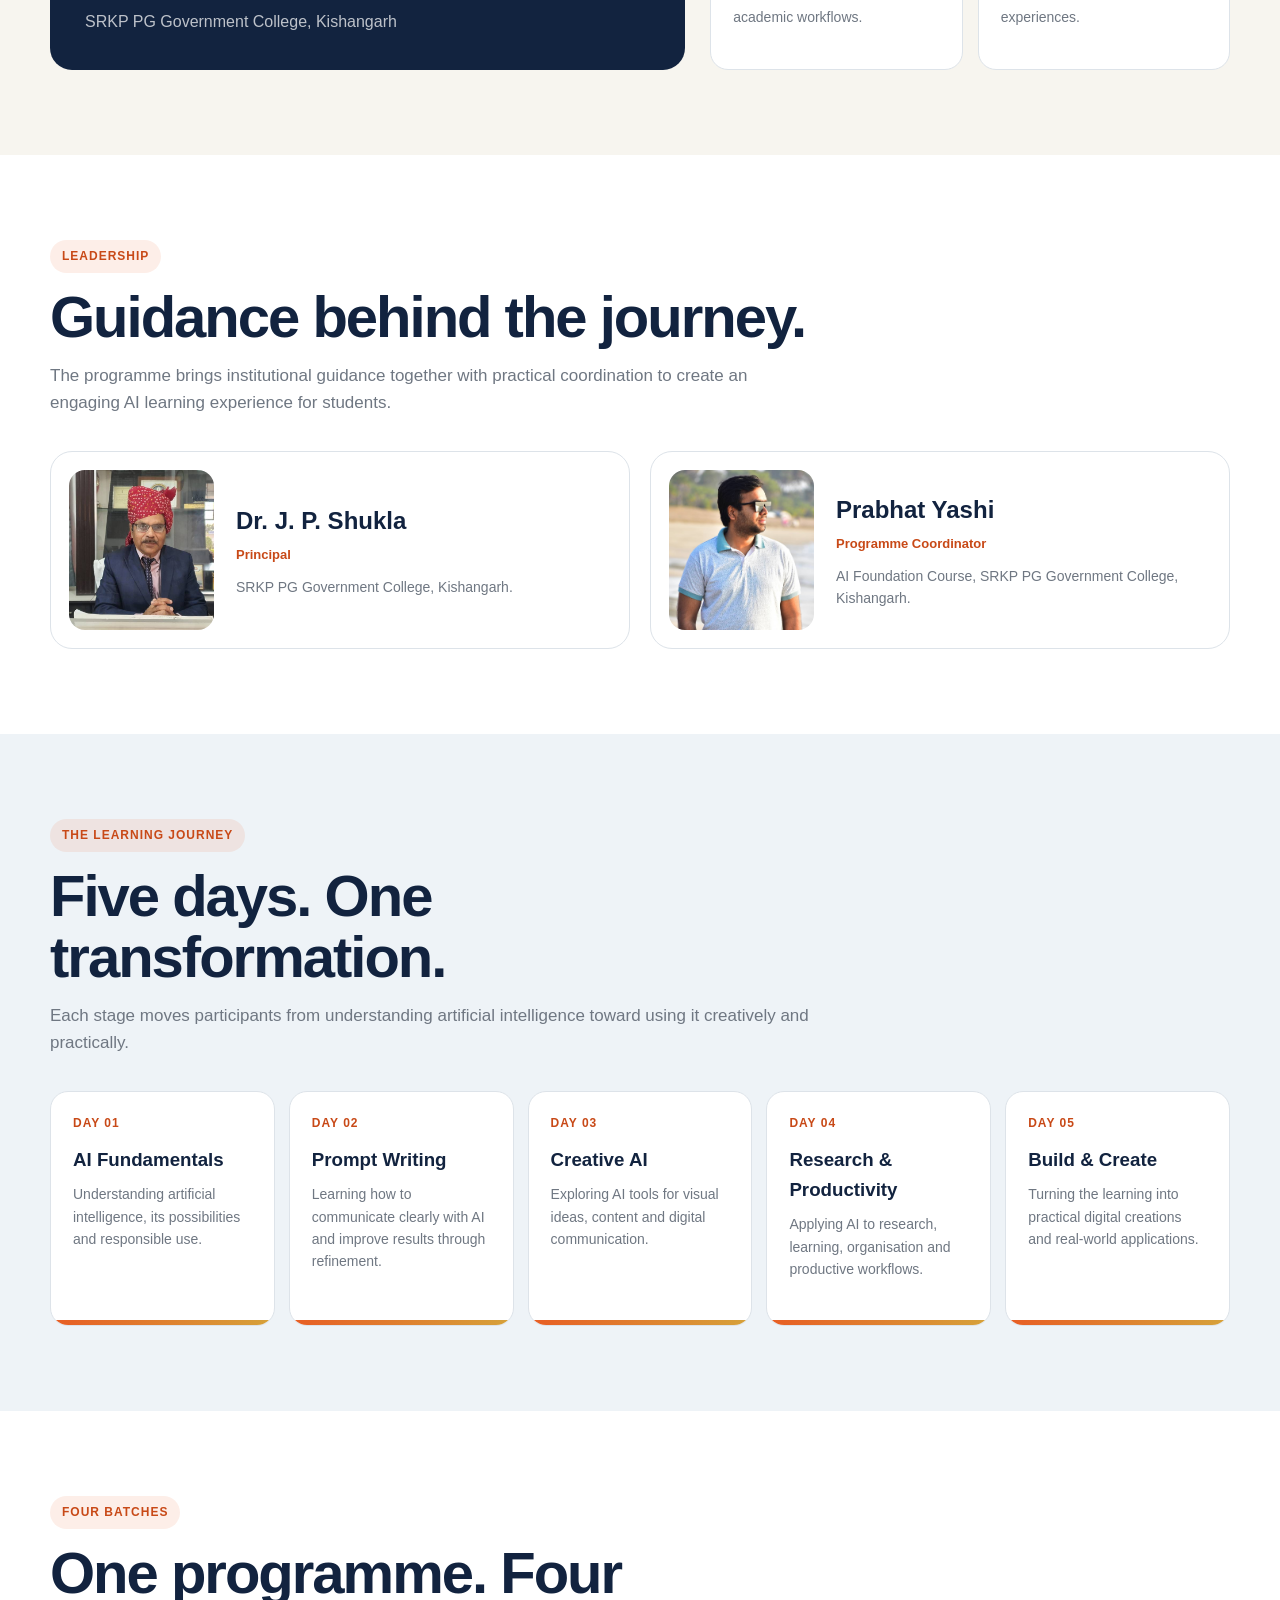
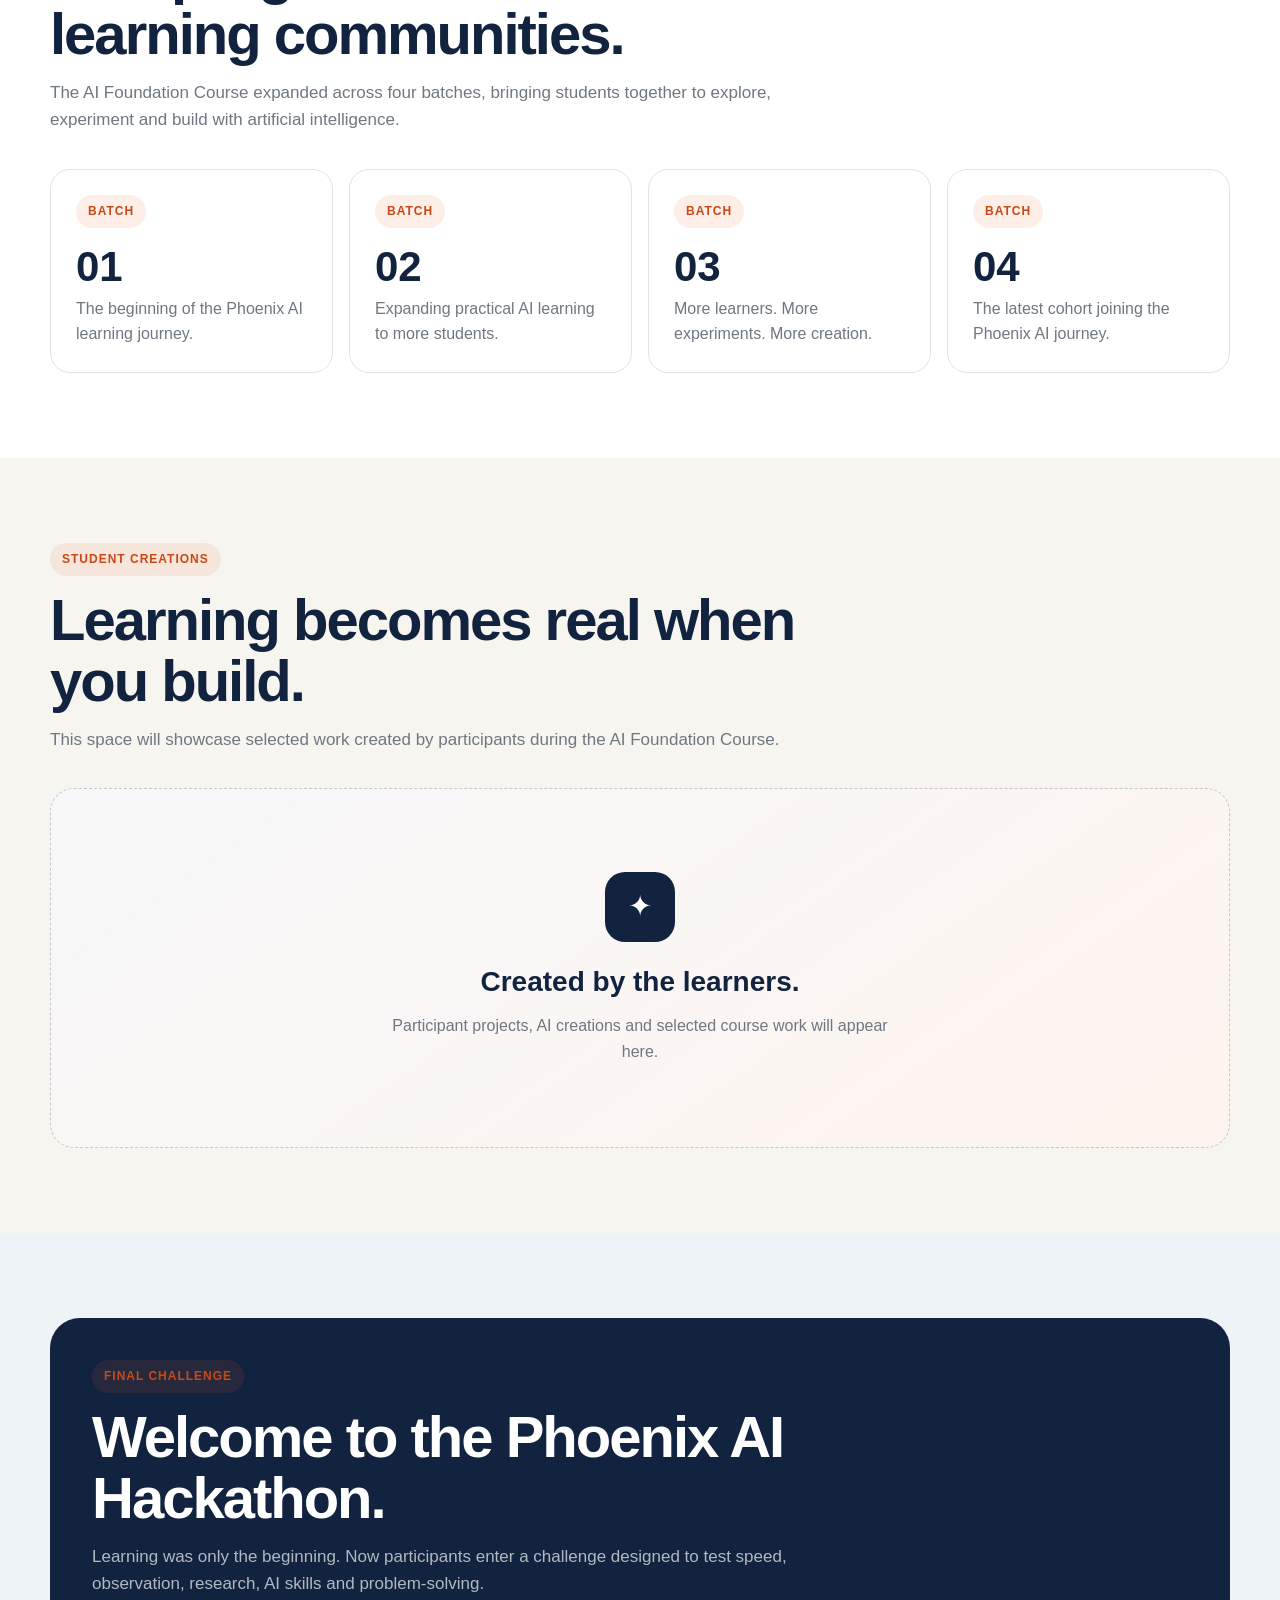
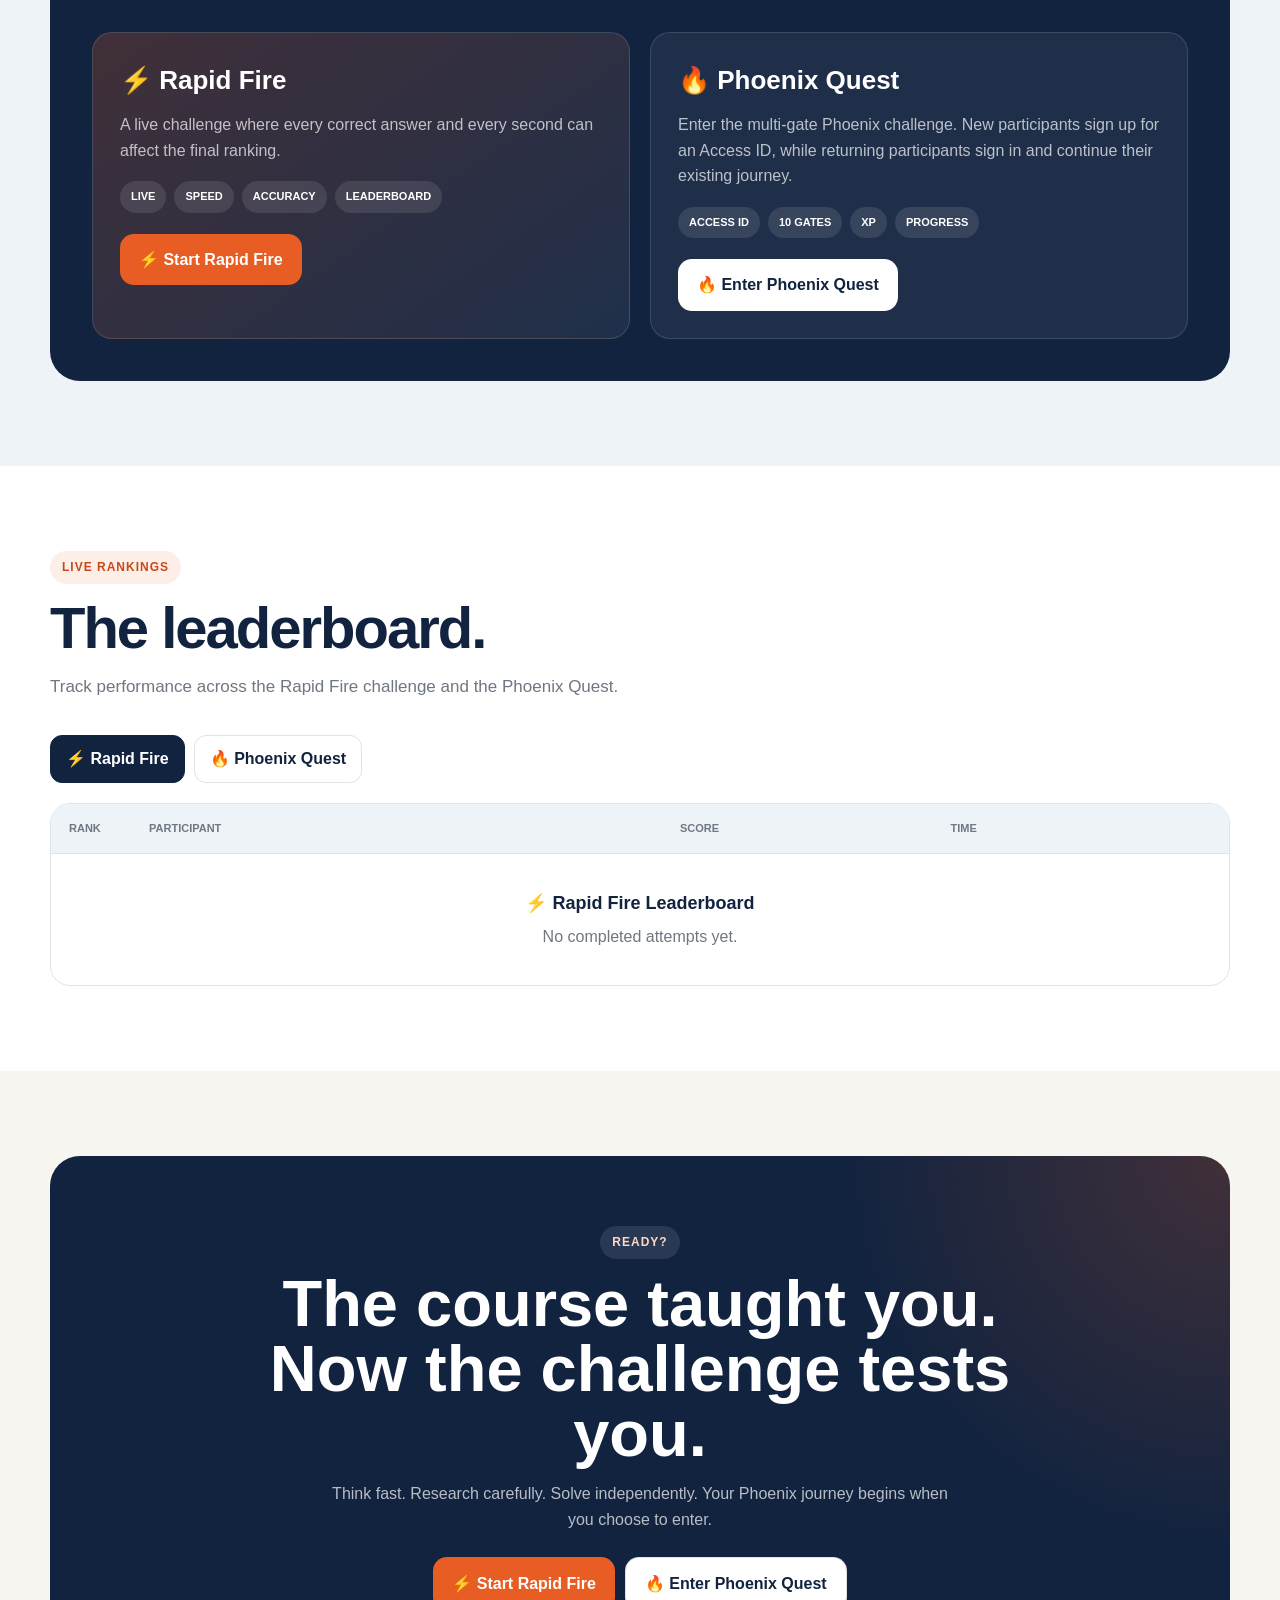
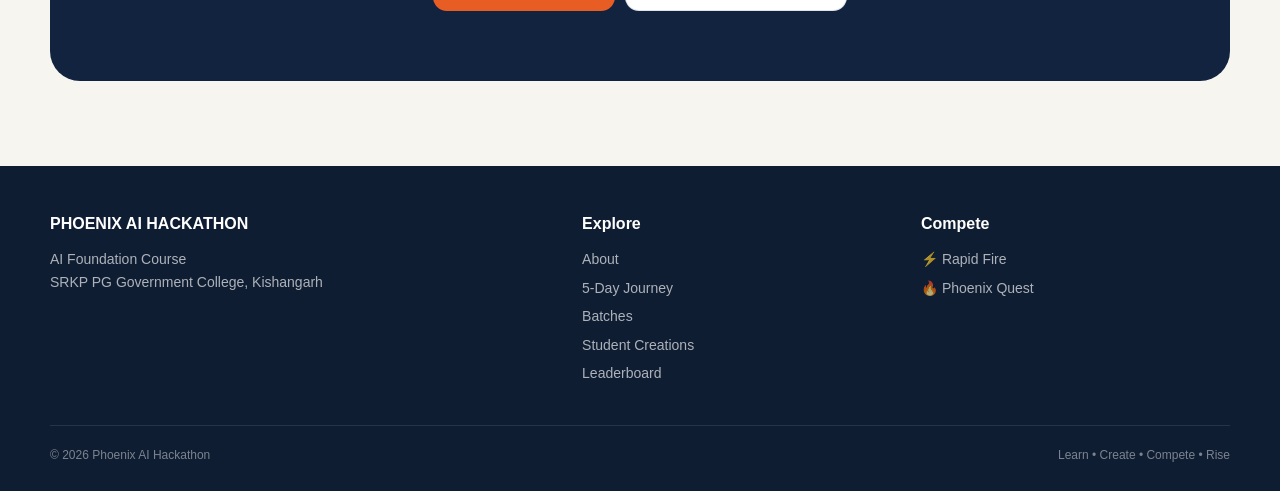
==== commit 71b08632: "Update index.html" ====
--- a/index.html
+++ b/index.html
@@ -588,18 +588,14 @@
         130px 0 70px;
 
       background:
-
-        linear-gradient(
-          90deg,
-          rgba(247,245,239,0.98) 0%,
-          rgba(247,245,239,0.91) 45%,
-          rgba(247,245,239,0.40) 76%,
-          rgba(247,245,239,0.16) 100%
-        ),
-
-        url("images/college.jpg")
-        center / cover
-        no-repeat;
+  linear-gradient(
+    90deg,
+    rgba(247,245,239,0.92) 0%,
+    rgba(247,245,239,0.78) 38%,
+    rgba(247,245,239,0.30) 68%,
+    rgba(247,245,239,0.05) 100%
+  ),
+  url("images/college.jpg") center center / cover no-repeat;
 
     }
 
@@ -1822,22 +1818,18 @@
       }
 
 
-      .hero {
-
-        background:
-
-          linear-gradient(
-            180deg,
-            rgba(247,245,239,0.88),
-            rgba(247,245,239,0.80),
-            rgba(247,245,239,0.97)
-          ),
-
-          url("images/college.jpg")
-          center / cover
-          no-repeat;
-
-      }
+    .hero {
+
+  background:
+    linear-gradient(
+      180deg,
+      rgba(247,245,239,0.62) 0%,
+      rgba(247,245,239,0.48) 45%,
+      rgba(247,245,239,0.88) 100%
+    ),
+    url("images/college.jpg") center center / cover no-repeat;
+
+    }
 
     }
 
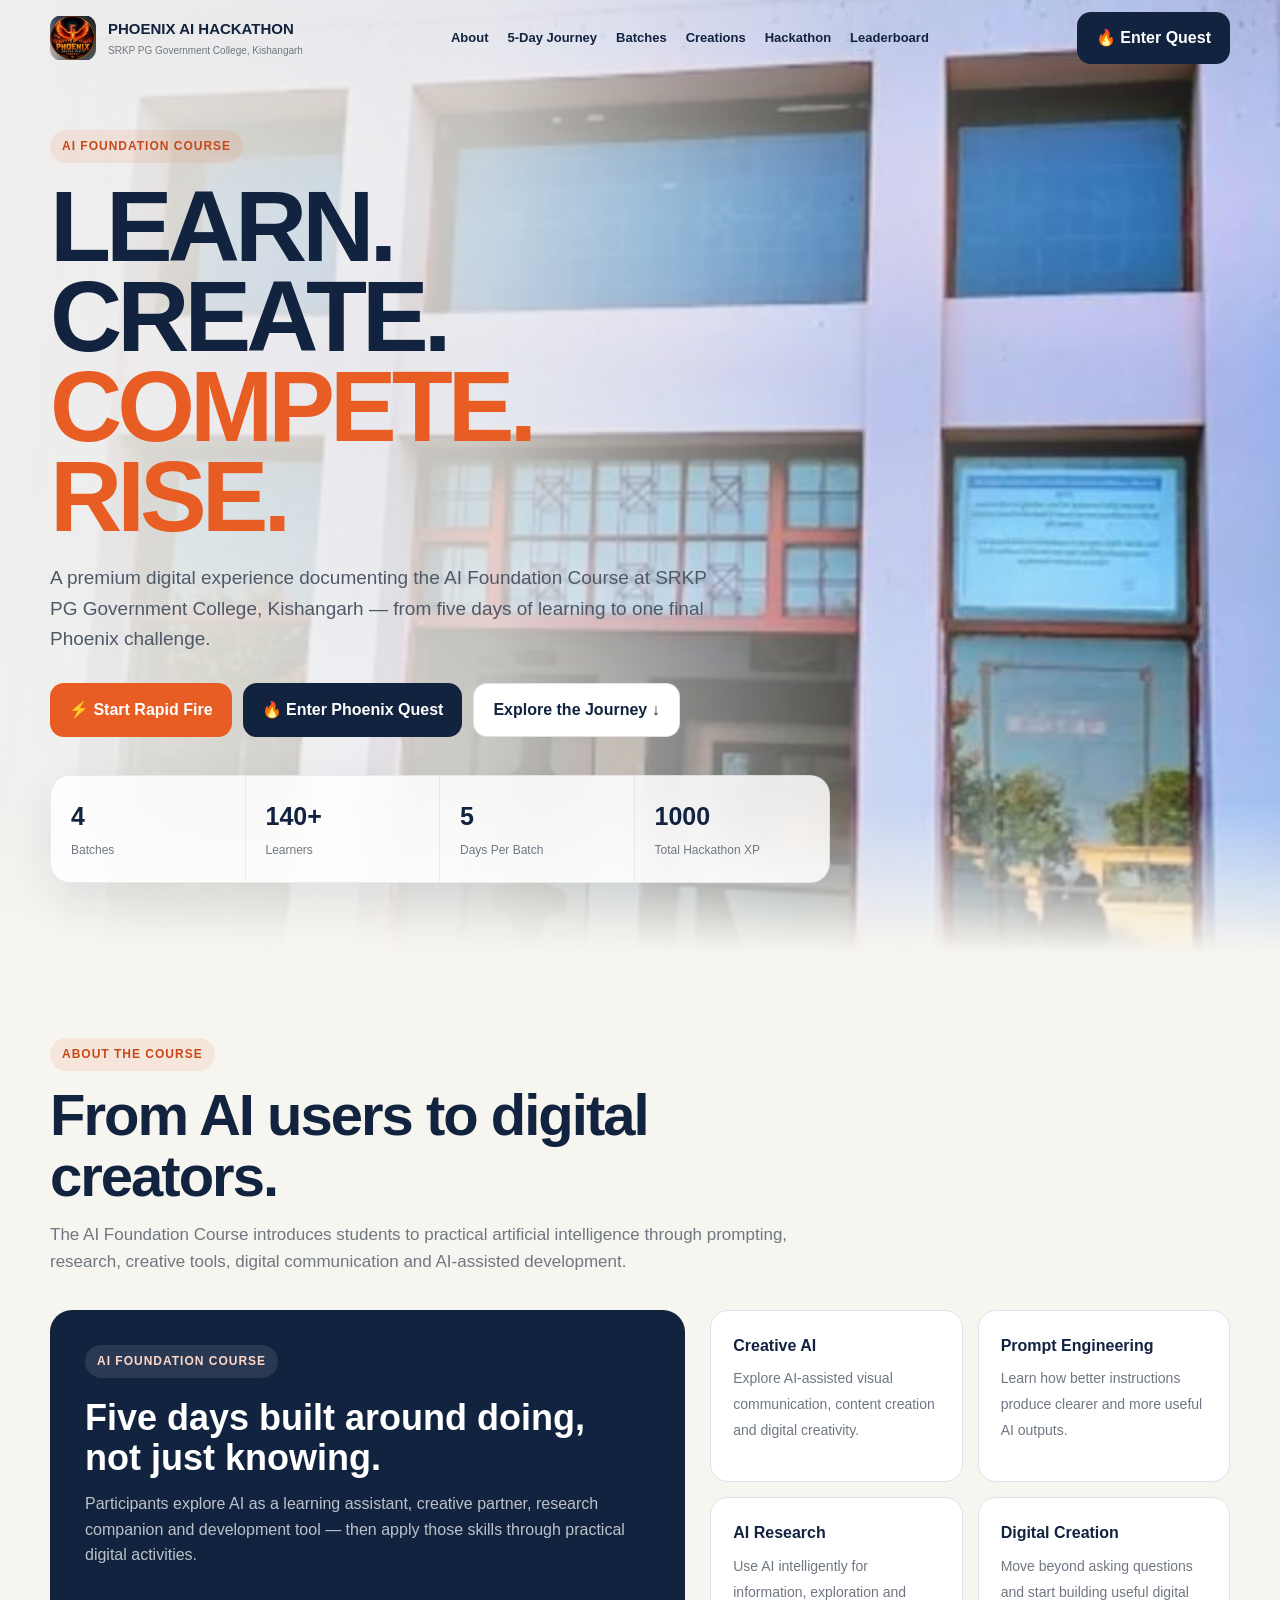
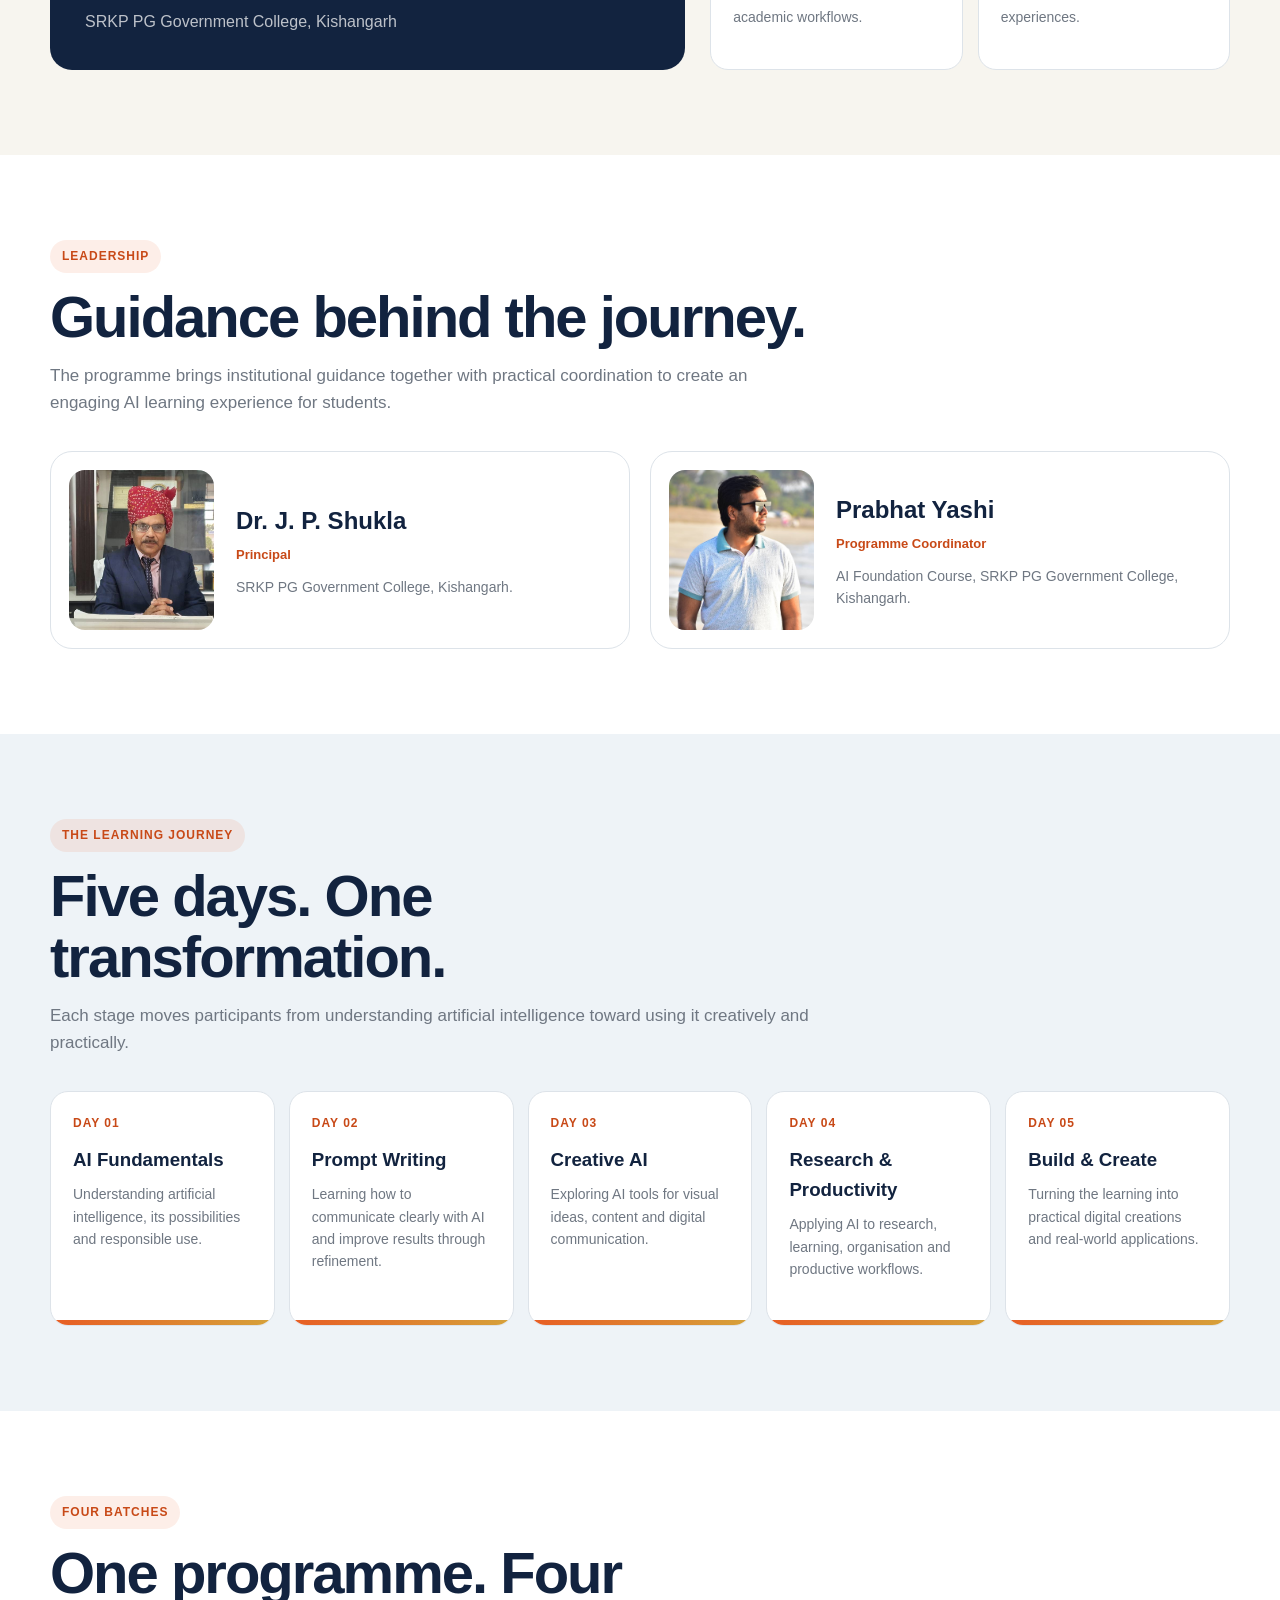
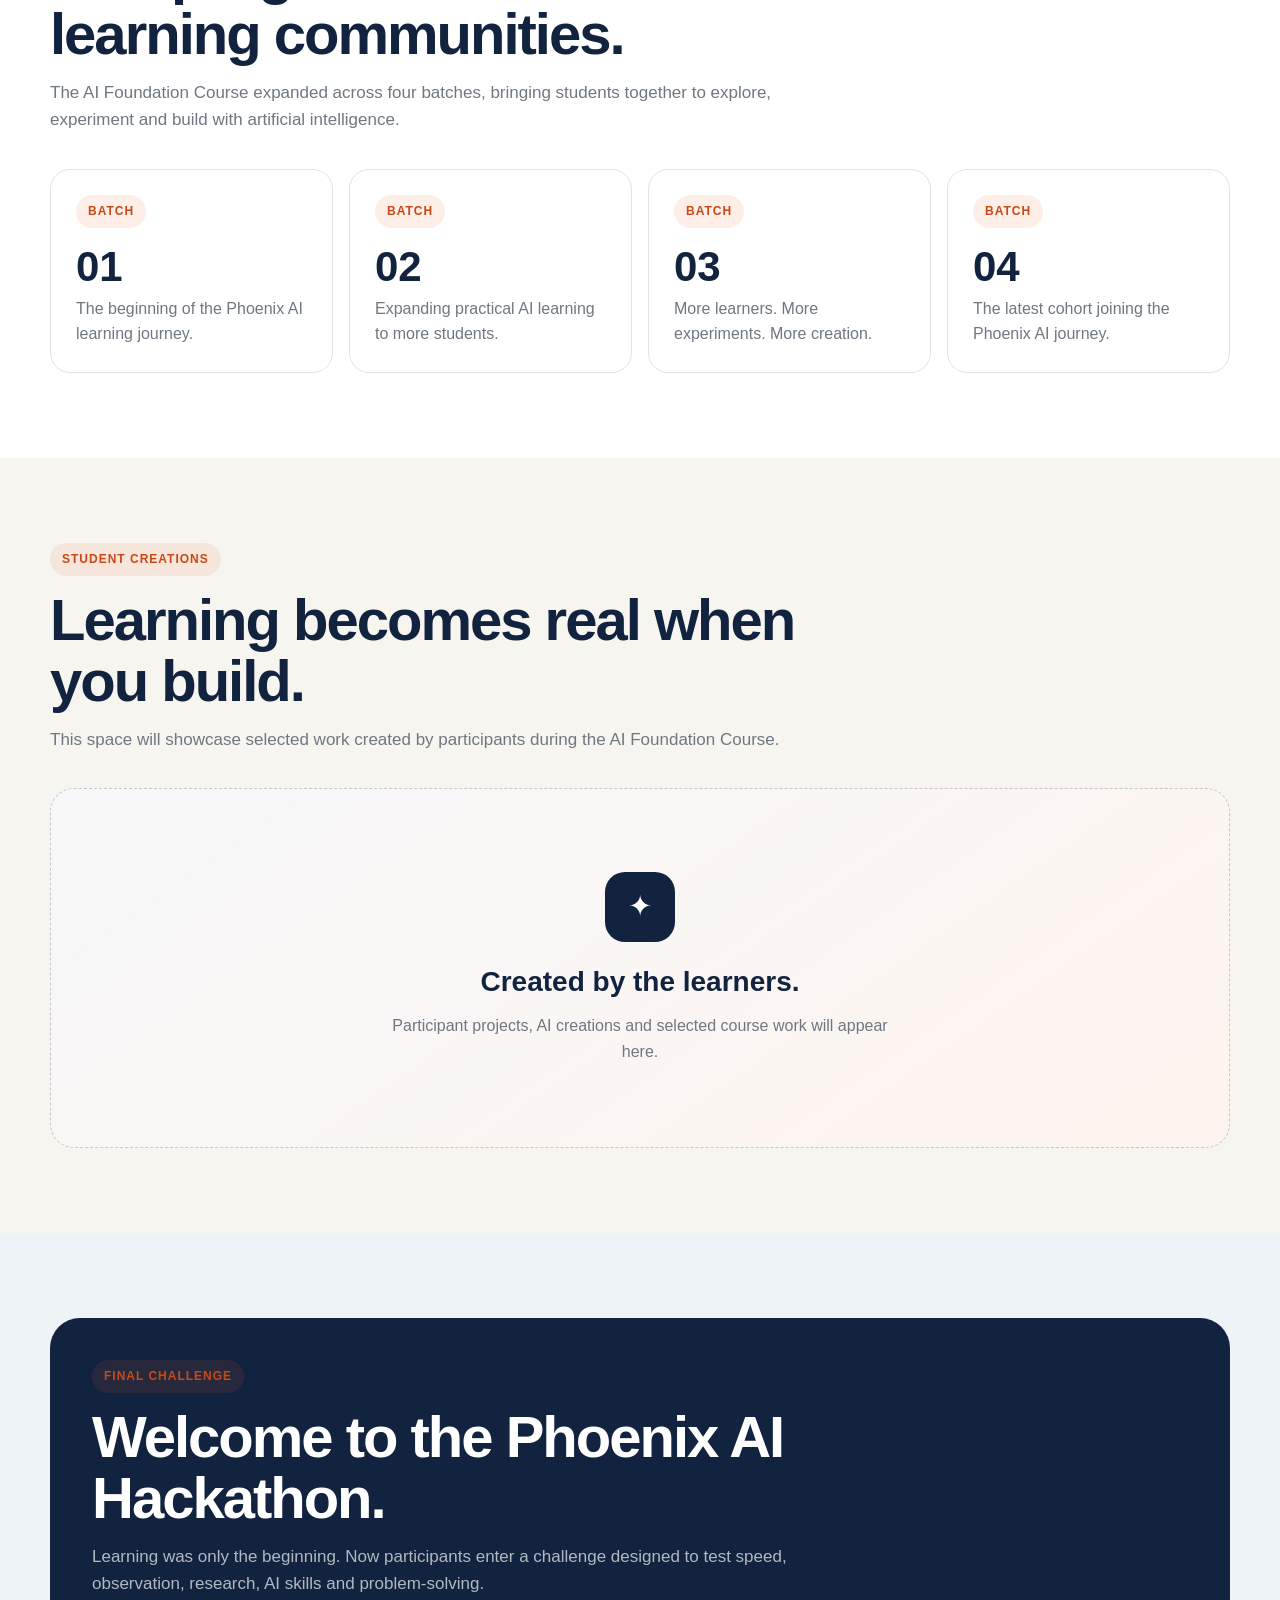
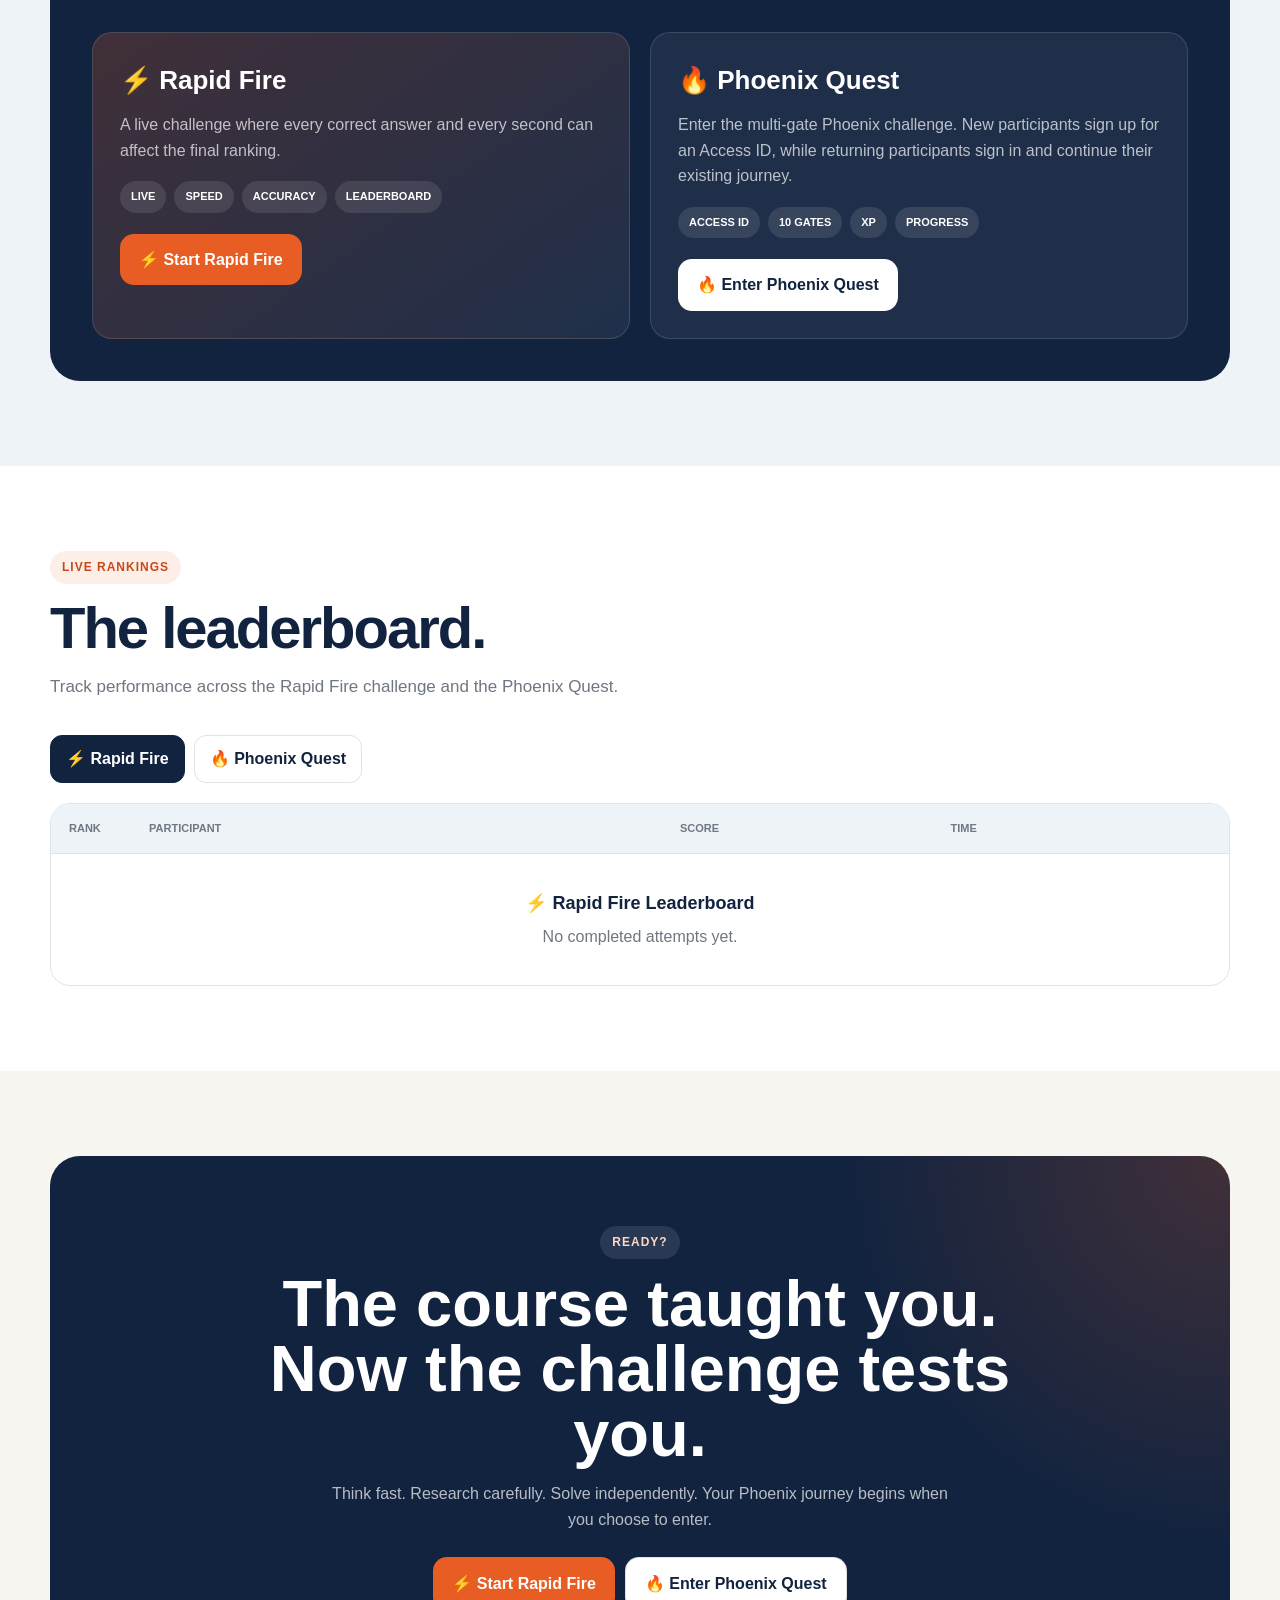
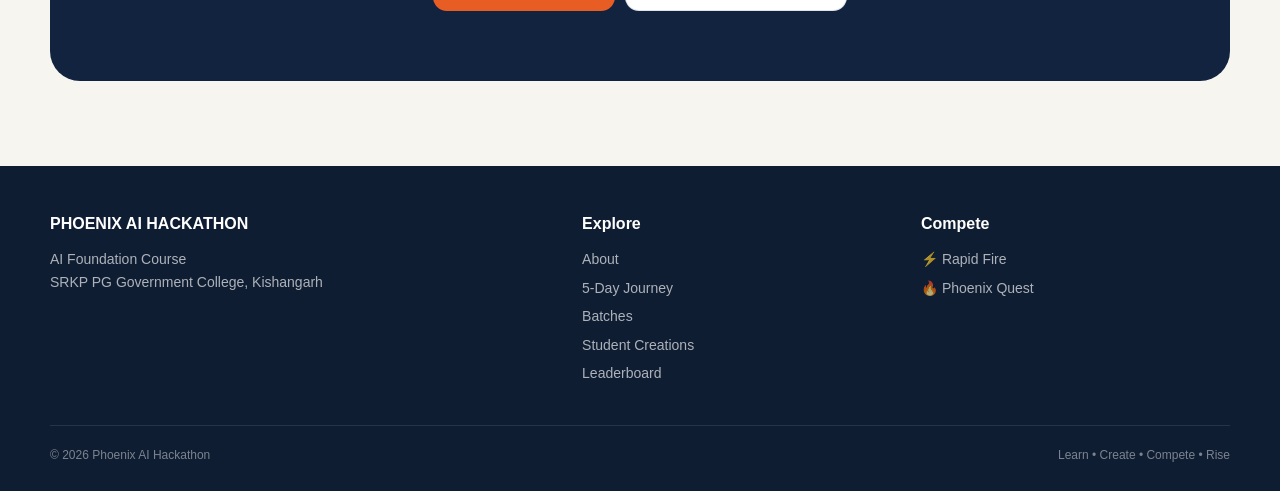
==== commit aedce3cf: "Update index.html" ====
--- a/index.html
+++ b/index.html
@@ -1823,11 +1823,16 @@
   background:
     linear-gradient(
       180deg,
-      rgba(247,245,239,0.62) 0%,
-      rgba(247,245,239,0.48) 45%,
-      rgba(247,245,239,0.88) 100%
+      rgba(247,245,239,0.30) 0%,
+      rgba(247,245,239,0.45) 35%,
+      rgba(247,245,239,0.88) 78%,
+      rgba(247,245,239,1) 100%
     ),
-    url("images/college.jpg") center center / cover no-repeat;
+    url("images/college.jpg")
+    top center / 100% auto
+    no-repeat;
+
+  background-color: var(--bg);
 
     }
 
